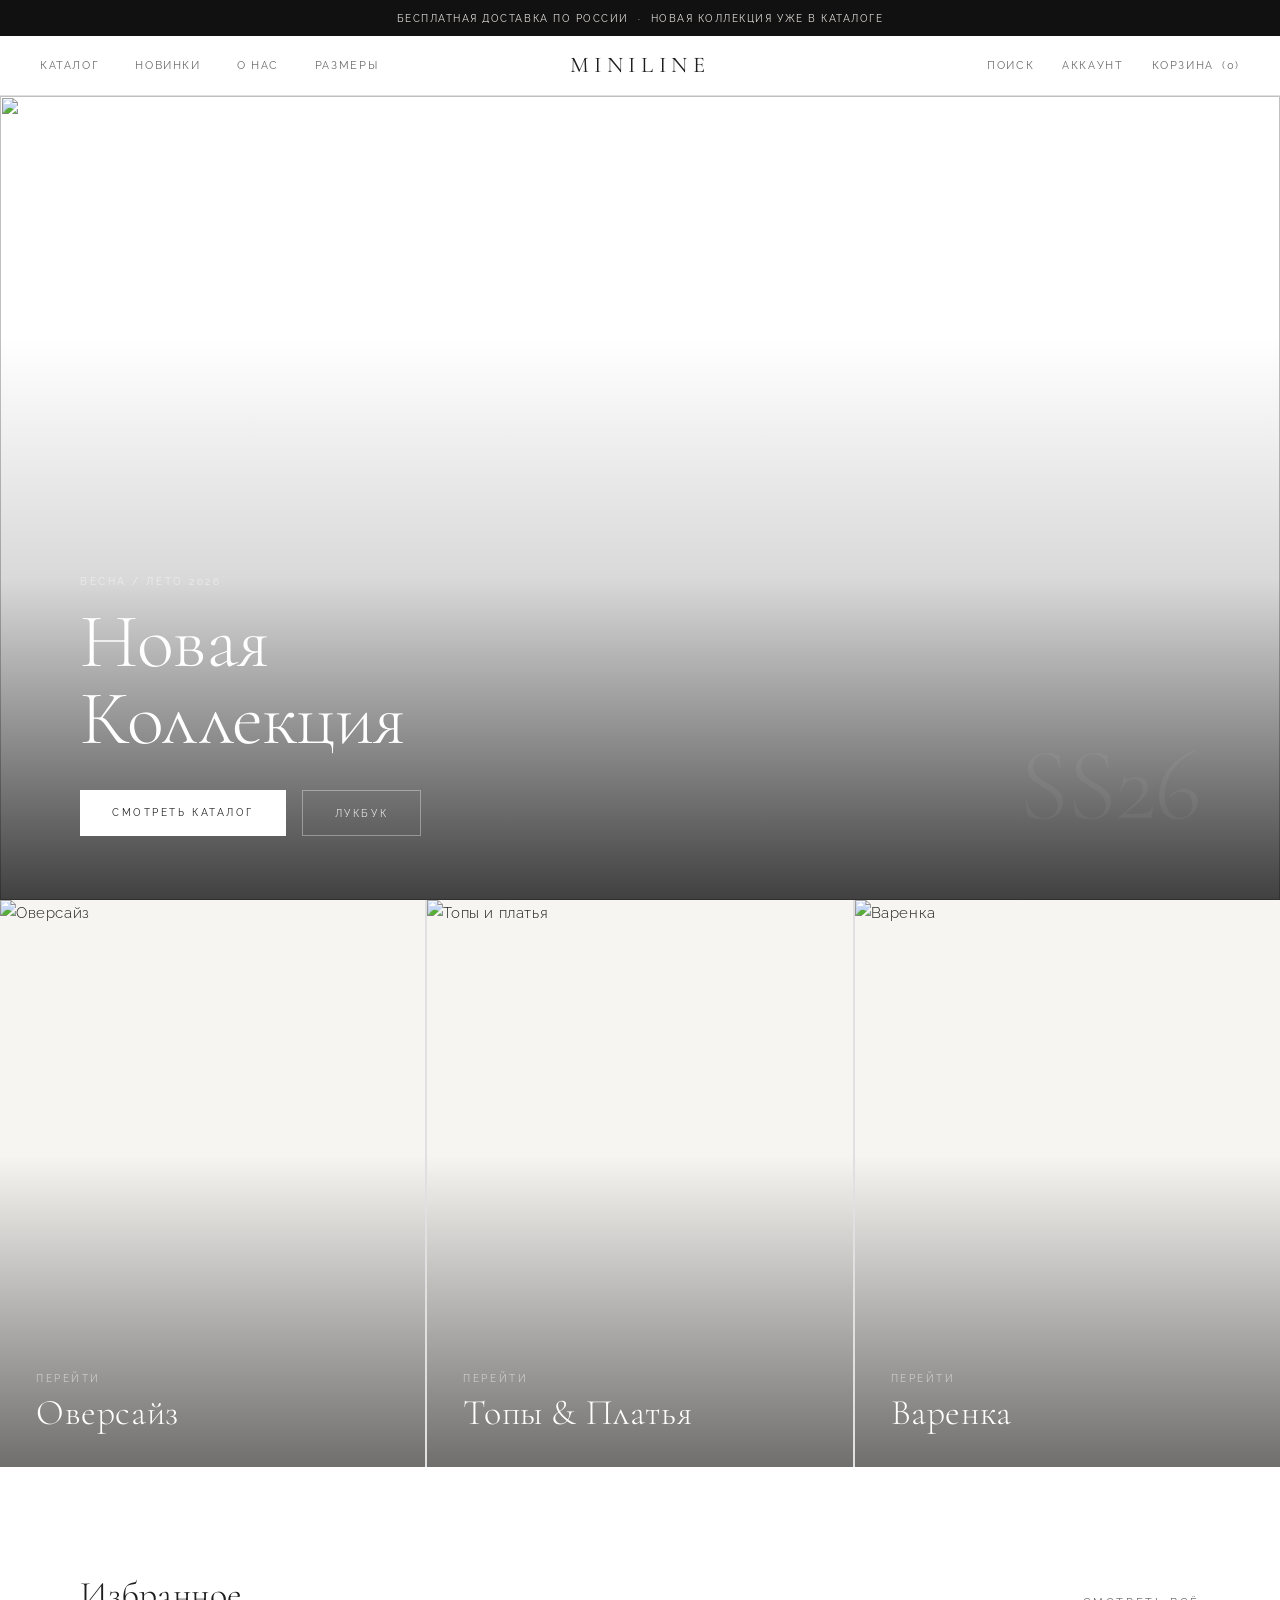
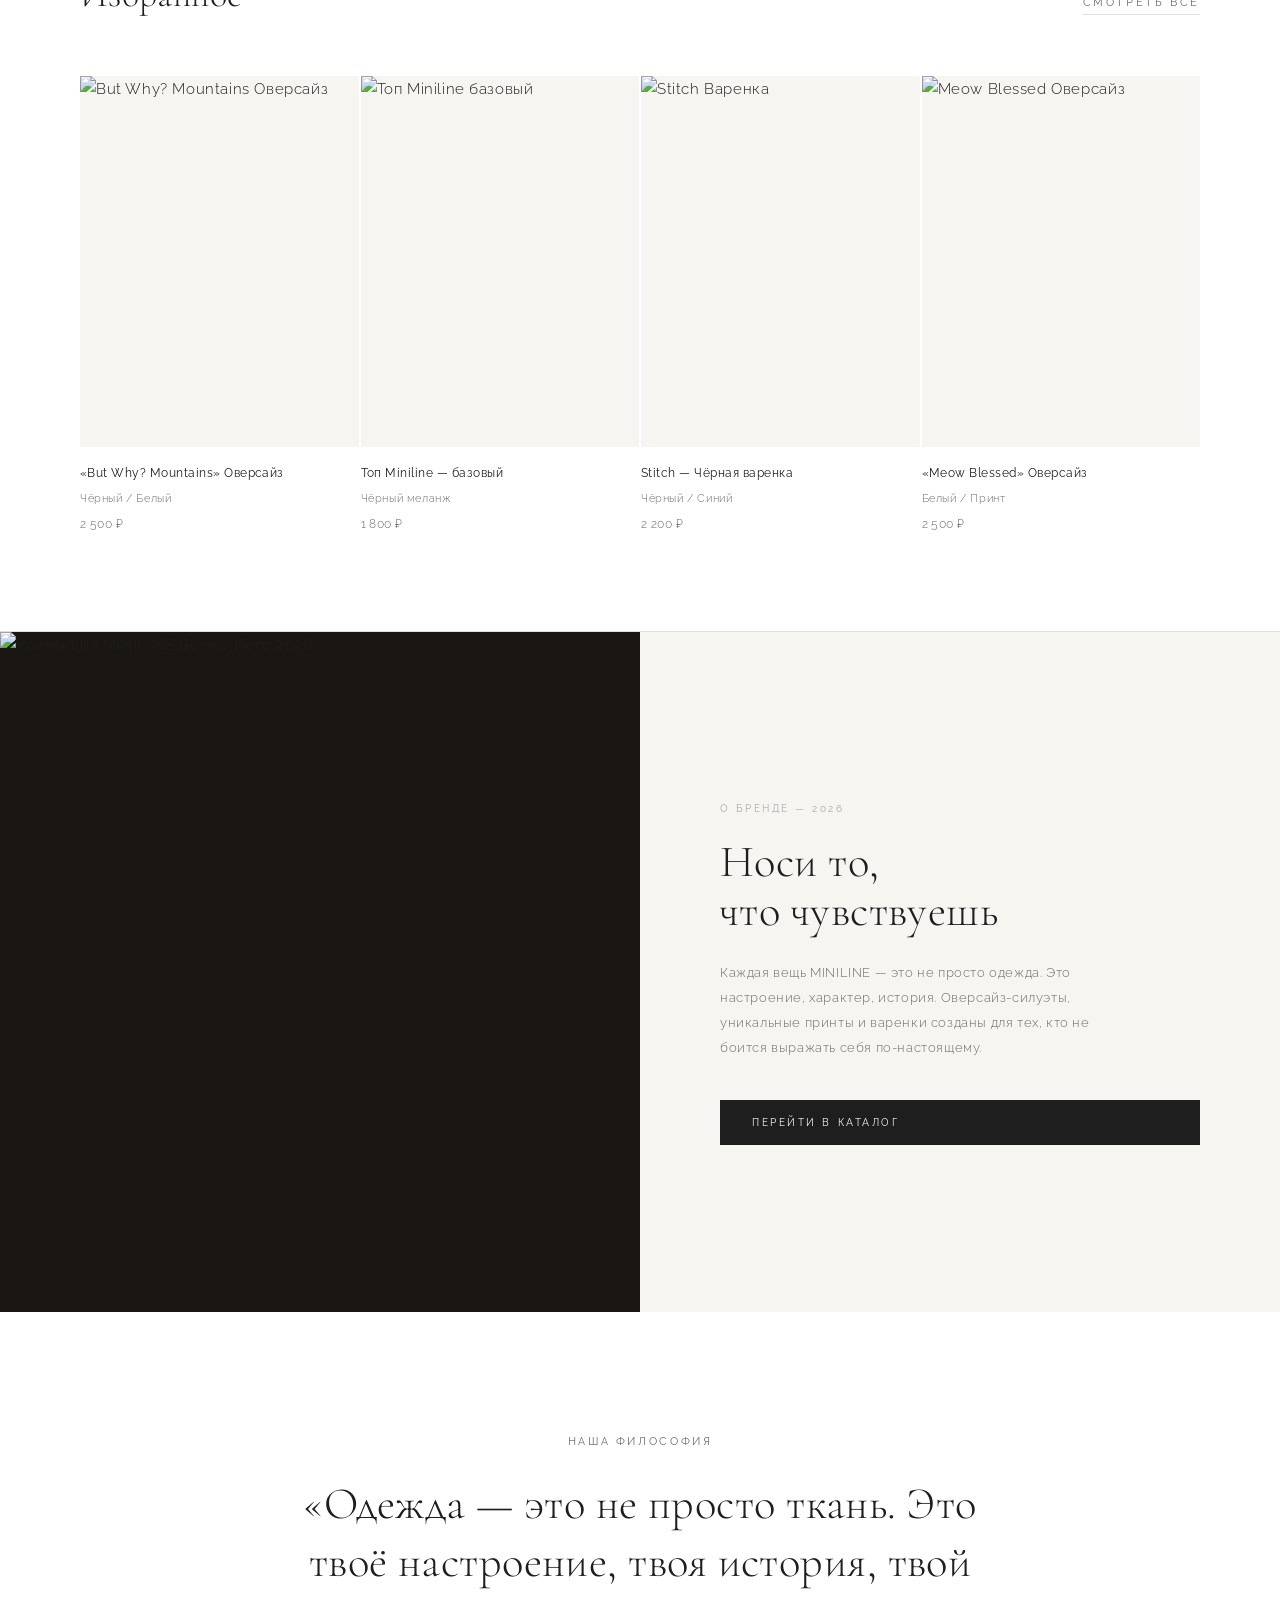
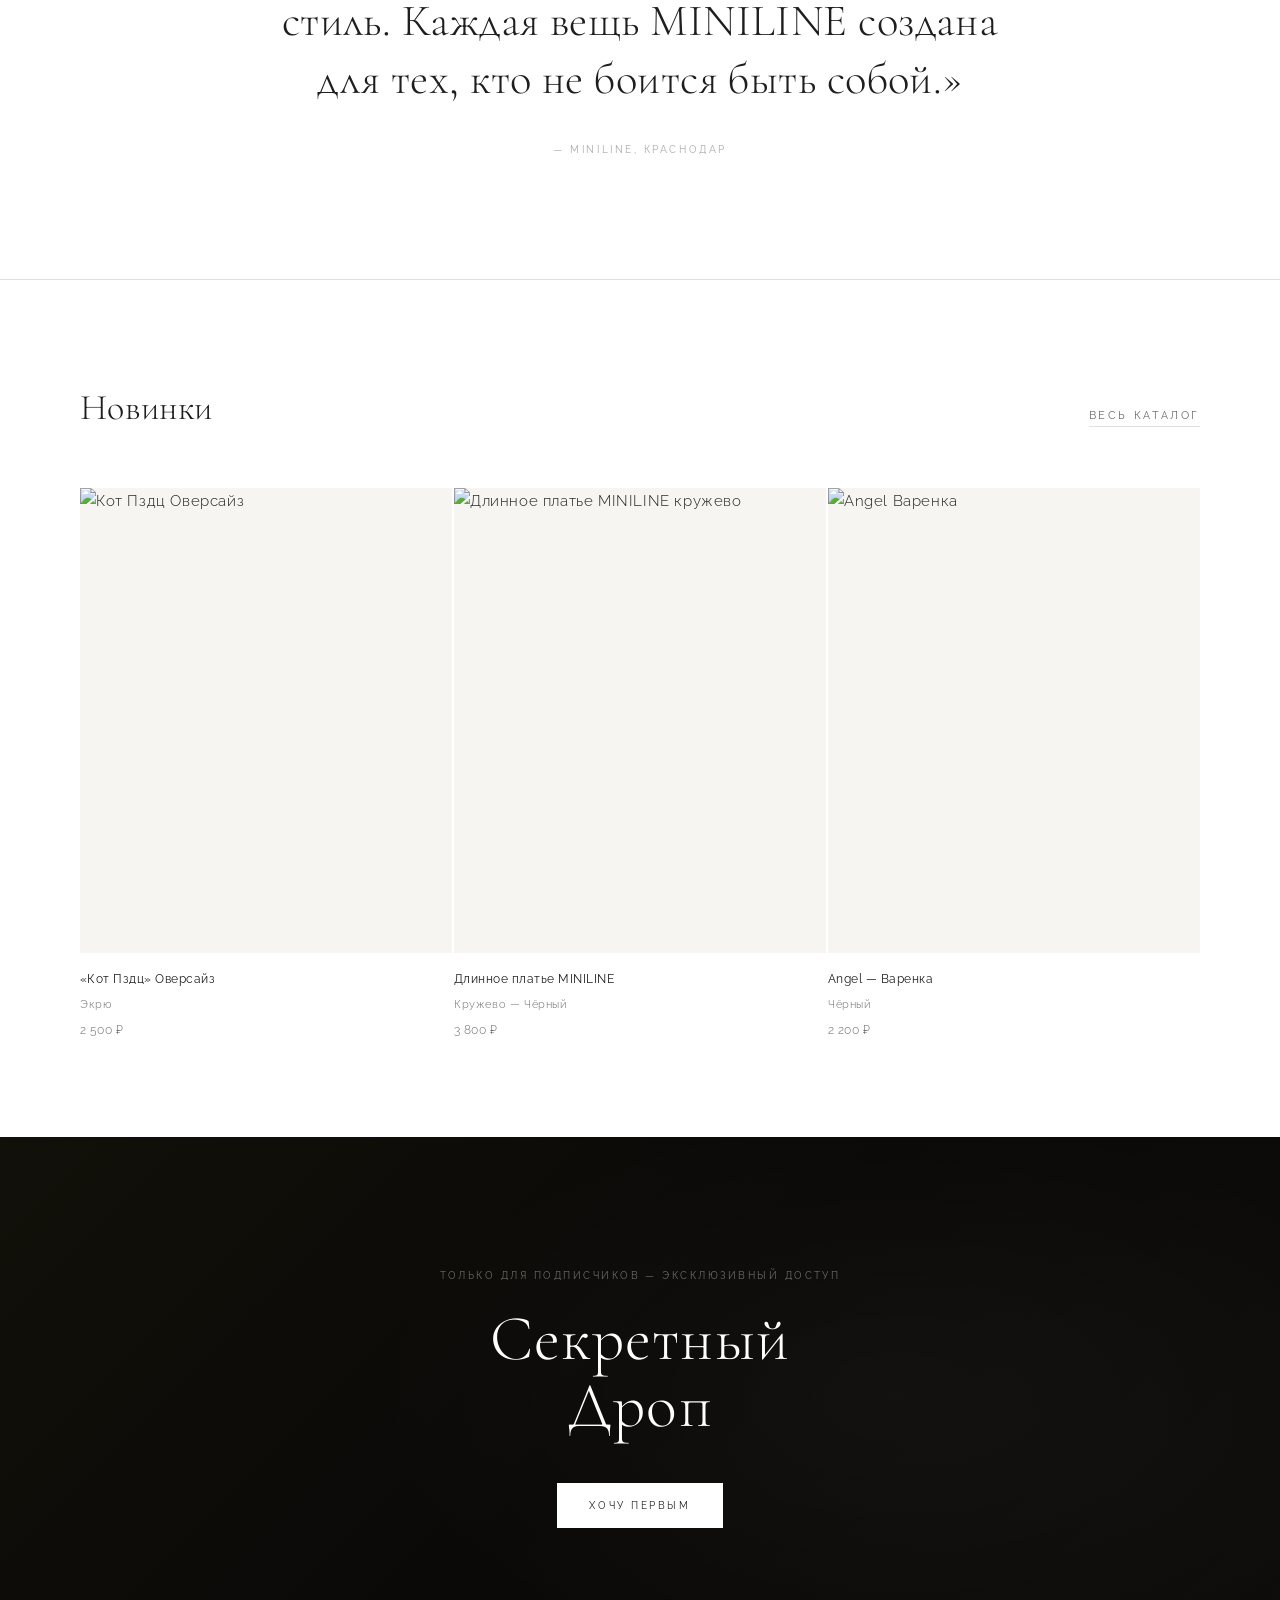
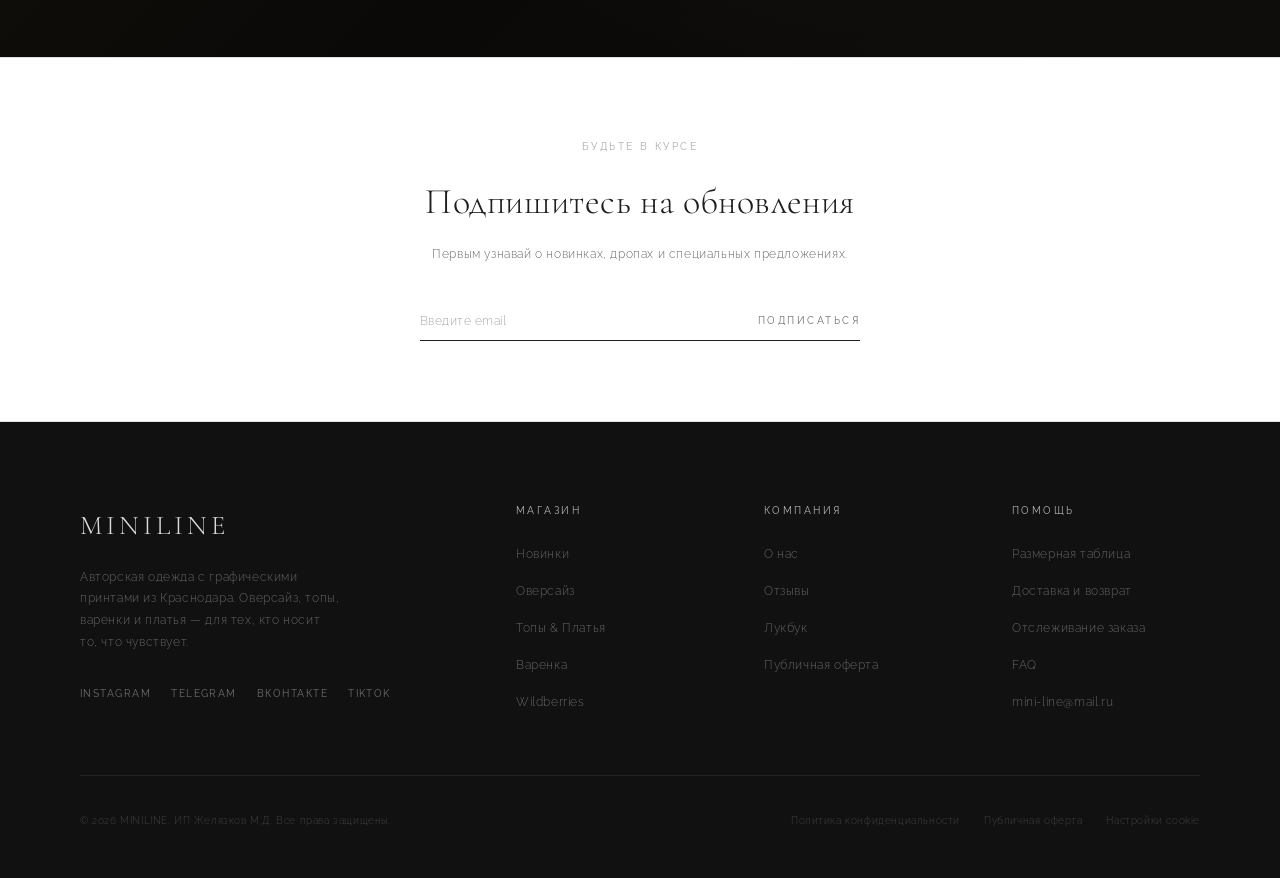
==== index.html @ 0793bf59 "Add files via upload" ====
<!DOCTYPE html>
<html lang="ru">
<head>
  <meta charset="UTF-8">
  <meta name="viewport" content="width=device-width, initial-scale=1.0">
  <title>MINILINE — Стиль и качество</title>
  <link rel="preconnect" href="https://fonts.googleapis.com">
  <link rel="preconnect" href="https://fonts.gstatic.com" crossorigin>
  <link href="https://fonts.googleapis.com/css2?family=Cormorant+Garamond:ital,wght@0,300;0,400;0,500;1,300;1,400&family=Raleway:wght@300;400;500&subset=cyrillic&display=swap" rel="stylesheet">
  <link rel="stylesheet" href="styles.css">
</head>
<body>

  <!-- =====================================================
       Announcement Bar
  ====================================================== -->
  <div class="announcement">
    Бесплатная доставка по России &nbsp;·&nbsp; Новая коллекция уже в каталоге
  </div>

  <!-- =====================================================
       Header
  ====================================================== -->
  <header class="header" id="header">
    <div class="header__inner">

      <nav class="nav__links">
        <a href="#">Каталог</a>
        <a href="#">Новинки</a>
        <a href="#">О нас</a>
        <a href="#">Размеры</a>
      </nav>

      <a href="#" class="logo">Miniline</a>

      <div class="nav__actions">
        <a href="#">Поиск</a>
        <a href="#">Аккаунт</a>
        <a href="#">Корзина &thinsp;(0)</a>
        <button class="nav__burger" id="burgerBtn" aria-label="Открыть меню">
          <span></span>
          <span></span>
          <span></span>
        </button>
      </div>

    </div>
  </header>

  <!-- =====================================================
       Mobile Navigation
  ====================================================== -->
  <nav class="mobile-nav" id="mobileNav">
    <button class="mobile-nav__close" id="navClose">Закрыть</button>
    <div class="mobile-nav__links">
      <a href="#">Каталог</a>
      <a href="#">Новинки</a>
      <a href="#">О нас</a>
      <a href="#">Размеры</a>
      <a href="#">Доставка</a>
    </div>
    <div class="mobile-nav__actions">
      <a href="#">Поиск</a>
      <a href="#">Аккаунт</a>
      <a href="#">Корзина (0)</a>
    </div>
  </nav>

  <!-- =====================================================
       Hero
  ====================================================== -->
  <section class="hero">
    <img
      class="hero__img"
      src="https://images.pexels.com/photos/30816952/pexels-photo-30816952.jpeg?auto=compress&cs=tinysrgb&w=1920&dpr=1"
      alt=""
      loading="eager"
    >
    <div class="hero__overlay"></div>

    <div class="hero__content">
      <div class="hero__text">
        <p class="hero__eyebrow">Весна / Лето 2026</p>
        <h1 class="hero__title">Новая<br>Коллекция</h1>
        <div class="hero__cta-group">
          <a href="#" class="btn btn--light">Смотреть каталог</a>
          <a href="#" class="btn btn--ghost">Лукбук</a>
        </div>
      </div>
      <div class="hero__meta">
        <div class="hero__season">SS26</div>
      </div>
    </div>
  </section>

  <!-- =====================================================
       Category Tiles
  ====================================================== -->
  <div class="categories">

    <div class="category">
      <img
        class="category__img"
        src="https://images.pexels.com/photos/12301327/pexels-photo-12301327.jpeg?auto=compress&cs=tinysrgb&w=900&dpr=1"
        alt="Оверсайз"
        loading="lazy"
      >
      <div class="category__inner">
        <span class="category__label">Перейти</span>
        <span class="category__name">Оверсайз</span>
      </div>
    </div>

    <div class="category">
      <img
        class="category__img"
        src="https://images.pexels.com/photos/24287022/pexels-photo-24287022.jpeg?auto=compress&cs=tinysrgb&w=900&dpr=1"
        alt="Топы и платья"
        loading="lazy"
      >
      <div class="category__inner">
        <span class="category__label">Перейти</span>
        <span class="category__name">Топы & Платья</span>
      </div>
    </div>

    <div class="category">
      <img
        class="category__img"
        src="https://images.pexels.com/photos/14666378/pexels-photo-14666378.jpeg?auto=compress&cs=tinysrgb&w=900&dpr=1"
        alt="Варенка"
        loading="lazy"
      >
      <div class="category__inner">
        <span class="category__label">Перейти</span>
        <span class="category__name">Варенка</span>
      </div>
    </div>

  </div>

  <!-- =====================================================
       Featured Collection
  ====================================================== -->
  <div class="section">
    <div class="section__header">
      <h2 class="section__title">Избранное</h2>
      <a href="#" class="section__link">Смотреть всё</a>
    </div>

    <div class="product-grid product-grid--4">

      <div class="product-card">
        <div class="product-card__image">
          <img
            class="product-card__img"
            src="https://images.pexels.com/photos/35587808/pexels-photo-35587808.jpeg?auto=compress&cs=tinysrgb&w=700&dpr=1"
            alt="But Why? Mountains Оверсайз"
            loading="lazy"
          >
          <div class="product-card__image-overlay">
            <button class="product-card__quick-add">Добавить</button>
          </div>
        </div>
        <div class="product-card__info">
          <p class="product-card__name">«But Why? Mountains» Оверсайз</p>
          <p class="product-card__sub">Чёрный / Белый</p>
          <p class="product-card__price">2 500 ₽</p>
        </div>
      </div>

      <div class="product-card">
        <div class="product-card__image">
          <img
            class="product-card__img"
            src="https://images.pexels.com/photos/13644599/pexels-photo-13644599.jpeg?auto=compress&cs=tinysrgb&w=700&dpr=1"
            alt="Топ Miniline базовый"
            loading="lazy"
          >
          <div class="product-card__image-overlay">
            <button class="product-card__quick-add">Добавить</button>
          </div>
        </div>
        <div class="product-card__info">
          <p class="product-card__name">Топ Miniline — базовый</p>
          <p class="product-card__sub">Чёрный меланж</p>
          <p class="product-card__price">1 800 ₽</p>
        </div>
      </div>

      <div class="product-card">
        <div class="product-card__image">
          <img
            class="product-card__img"
            src="https://images.pexels.com/photos/28996386/pexels-photo-28996386.jpeg?auto=compress&cs=tinysrgb&w=700&dpr=1"
            alt="Stitch Варенка"
            loading="lazy"
          >
          <div class="product-card__image-overlay">
            <button class="product-card__quick-add">Добавить</button>
          </div>
        </div>
        <div class="product-card__info">
          <p class="product-card__name">Stitch — Чёрная варенка</p>
          <p class="product-card__sub">Чёрный / Синий</p>
          <p class="product-card__price">2 200 ₽</p>
        </div>
      </div>

      <div class="product-card">
        <div class="product-card__image">
          <img
            class="product-card__img"
            src="https://images.pexels.com/photos/2695854/pexels-photo-2695854.jpeg?auto=compress&cs=tinysrgb&w=700&dpr=1"
            alt="Meow Blessed Оверсайз"
            loading="lazy"
          >
          <div class="product-card__image-overlay">
            <button class="product-card__quick-add">Добавить</button>
          </div>
        </div>
        <div class="product-card__info">
          <p class="product-card__name">«Meow Blessed» Оверсайз</p>
          <p class="product-card__sub">Белый / Принт</p>
          <p class="product-card__price">2 500 ₽</p>
        </div>
      </div>

    </div>
  </div>

  <div class="divider"></div>

  <!-- =====================================================
       Editorial — Brand Story
  ====================================================== -->
  <div class="editorial">
    <div class="editorial__media">
      <img
        class="editorial__img"
        src="https://images.pexels.com/photos/32965721/pexels-photo-32965721.jpeg?auto=compress&cs=tinysrgb&w=1200&dpr=1"
        alt="Коллекция MINILINE Весна-Лето 2026"
        loading="lazy"
      >
    </div>
    <div class="editorial__content">
      <p class="editorial__eyebrow">О бренде — 2026</p>
      <h2 class="editorial__title">Носи то,<br>что чувствуешь</h2>
      <p class="editorial__body">
        Каждая вещь MINILINE — это не просто одежда. Это настроение, характер, история. Оверсайз-силуэты, уникальные принты и варенки созданы для тех, кто не боится выражать себя по-настоящему.
      </p>
      <a href="#" class="btn btn--dark">Перейти в каталог</a>
    </div>
  </div>

  <!-- =====================================================
       Brand Statement
  ====================================================== -->
  <div class="statement">
    <p class="t-label" style="margin-bottom: 24px;">Наша философия</p>
    <blockquote class="statement__quote">
      «Одежда — это не просто ткань. Это твоё настроение, твоя история, твой стиль. Каждая вещь MINILINE создана для тех, кто не боится быть собой.»
    </blockquote>
    <p class="statement__attr">— MINILINE, Краснодар</p>
  </div>

  <div class="divider"></div>

  <!-- =====================================================
       New Arrivals
  ====================================================== -->
  <div class="section">
    <div class="section__header">
      <h2 class="section__title">Новинки</h2>
      <a href="#" class="section__link">Весь каталог</a>
    </div>

    <div class="product-grid product-grid--3">

      <div class="product-card">
        <div class="product-card__image" style="aspect-ratio:4/5;">
          <img
            class="product-card__img"
            src="https://images.pexels.com/photos/3171641/pexels-photo-3171641.jpeg?auto=compress&cs=tinysrgb&w=700&dpr=1"
            alt="Кот Пздц Оверсайз"
            loading="lazy"
          >
          <div class="product-card__image-overlay">
            <button class="product-card__quick-add">Добавить</button>
          </div>
        </div>
        <div class="product-card__info">
          <p class="product-card__name">«Кот Пздц» Оверсайз</p>
          <p class="product-card__sub">Экрю</p>
          <p class="product-card__price">2 500 ₽</p>
        </div>
      </div>

      <div class="product-card">
        <div class="product-card__image" style="aspect-ratio:4/5;">
          <img
            class="product-card__img"
            src="https://images.pexels.com/photos/9594088/pexels-photo-9594088.jpeg?auto=compress&cs=tinysrgb&w=700&dpr=1"
            alt="Длинное платье MINILINE кружево"
            loading="lazy"
          >
          <div class="product-card__image-overlay">
            <button class="product-card__quick-add">Добавить</button>
          </div>
        </div>
        <div class="product-card__info">
          <p class="product-card__name">Длинное платье MINILINE</p>
          <p class="product-card__sub">Кружево — Чёрный</p>
          <p class="product-card__price">3 800 ₽</p>
        </div>
      </div>

      <div class="product-card">
        <div class="product-card__image" style="aspect-ratio:4/5;">
          <img
            class="product-card__img"
            src="https://images.pexels.com/photos/9594676/pexels-photo-9594676.jpeg?auto=compress&cs=tinysrgb&w=700&dpr=1"
            alt="Angel Варенка"
            loading="lazy"
          >
          <div class="product-card__image-overlay">
            <button class="product-card__quick-add">Добавить</button>
          </div>
        </div>
        <div class="product-card__info">
          <p class="product-card__name">Angel — Варенка</p>
          <p class="product-card__sub">Чёрный</p>
          <p class="product-card__price">2 200 ₽</p>
        </div>
      </div>

    </div>
  </div>

  <!-- =====================================================
       Banner — Secret Drop
  ====================================================== -->
  <div class="banner">
    <div class="banner__bg"></div>
    <div class="banner__content">
      <p class="banner__eyebrow">Только для подписчиков — эксклюзивный доступ</p>
      <h2 class="banner__title">Секретный<br>Дроп</h2>
      <a href="#" class="btn btn--light" style="margin-top:8px;">Хочу первым</a>
    </div>
  </div>

  <!-- =====================================================
       Newsletter
  ====================================================== -->
  <div class="newsletter">
    <p class="newsletter__label">Будьте в курсе</p>
    <h2 class="newsletter__title">Подпишитесь на обновления</h2>
    <p class="newsletter__sub">Первым узнавай о новинках, дропах и специальных предложениях.</p>
    <form class="newsletter__form" onsubmit="return false;">
      <input class="newsletter__input" type="email" placeholder="Введите email">
      <button class="newsletter__submit" type="submit">Подписаться</button>
    </form>
  </div>

  <!-- =====================================================
       Footer
  ====================================================== -->
  <footer class="footer">
    <div class="footer__top">

      <div>
        <p class="footer__brand-name">Miniline</p>
        <p class="footer__brand-desc">
          Авторская одежда с графическими принтами из Краснодара. Оверсайз, топы, варенки и платья — для тех, кто носит то, что чувствует.
        </p>
        <div class="footer__socials">
          <a href="https://instagram.com/miniline_shop/" class="footer__social" target="_blank" rel="noopener">Instagram</a>
          <a href="https://t.me/miniline_shop" class="footer__social" target="_blank" rel="noopener">Telegram</a>
          <a href="https://vk.com/miniline_shop" class="footer__social" target="_blank" rel="noopener">ВКонтакте</a>
          <a href="https://tiktok.com/@miniline_shop" class="footer__social" target="_blank" rel="noopener">TikTok</a>
        </div>
      </div>

      <div>
        <p class="footer__col-title">Магазин</p>
        <ul class="footer__col-links">
          <li><a href="#">Новинки</a></li>
          <li><a href="#">Оверсайз</a></li>
          <li><a href="#">Топы & Платья</a></li>
          <li><a href="#">Варенка</a></li>
          <li><a href="#">Wildberries</a></li>
        </ul>
      </div>

      <div>
        <p class="footer__col-title">Компания</p>
        <ul class="footer__col-links">
          <li><a href="#">О нас</a></li>
          <li><a href="#">Отзывы</a></li>
          <li><a href="#">Лукбук</a></li>
          <li><a href="#">Публичная оферта</a></li>
        </ul>
      </div>

      <div>
        <p class="footer__col-title">Помощь</p>
        <ul class="footer__col-links">
          <li><a href="#">Размерная таблица</a></li>
          <li><a href="#">Доставка и возврат</a></li>
          <li><a href="#">Отслеживание заказа</a></li>
          <li><a href="#">FAQ</a></li>
          <li><a href="mailto:mini-line@mail.ru">mini-line@mail.ru</a></li>
        </ul>
      </div>

    </div>

    <div class="footer__bottom">
      <span>&copy; 2026 MINILINE. ИП Желязков М.Д. Все права защищены.</span>
      <div class="footer__legal">
        <a href="#">Политика конфиденциальности</a>
        <a href="#">Публичная оферта</a>
        <a href="#">Настройки cookie</a>
      </div>
    </div>
  </footer>

  <!-- =====================================================
       Script — Header scroll + Mobile nav
  ====================================================== -->
  <script>
    // Header shadow on scroll
    const header = document.getElementById('header');
    window.addEventListener('scroll', () => {
      header.classList.toggle('scrolled', window.scrollY > 10);
    }, { passive: true });

    // Mobile nav
    const burger    = document.getElementById('burgerBtn');
    const mobileNav = document.getElementById('mobileNav');
    const navClose  = document.getElementById('navClose');

    burger.addEventListener('click', () => mobileNav.classList.add('open'));
    navClose.addEventListener('click', () => mobileNav.classList.remove('open'));
  </script>

</body>
</html>
---- styles.css ----
/* ============================================================
   Design Tokens
============================================================ */
:root {
  --bg:              #ffffff;
  --text-primary:    #1e1e1e;
  --text-secondary:  #6b6b6b;
  --text-muted:      #a8a8a8;
  --border:          #e0e0e0;
  --surface:         #f7f5f2;
  --surface-dark:    #111111;

  --font-display: 'Cormorant Garamond', 'Times New Roman', Georgia, serif;
  --font-body:    'Raleway', 'Optima', 'Segoe UI', system-ui, sans-serif;

  --header-h:         60px;
  --announce-h:       36px;

  --ease: 0.3s ease;
  --ease-fast: 0.15s ease;

  --ls-wide:  0.15em;
  --ls-wider: 0.25em;
  --ls-body:  0.04em;
}

/* ============================================================
   Reset & Base
============================================================ */
*, *::before, *::after { box-sizing: border-box; margin: 0; padding: 0; }

html { font-size: 15px; scroll-behavior: smooth; }

body {
  background: var(--bg);
  color: var(--text-primary);
  font-family: var(--font-body);
  font-weight: 300;
  line-height: 1.8;
  letter-spacing: var(--ls-body);
  -webkit-font-smoothing: antialiased;
}

img { display: block; max-width: 100%; }

a { color: inherit; text-decoration: none; }

ul { list-style: none; }

/* ============================================================
   Typography Helpers
============================================================ */
.t-display {
  font-family: var(--font-display);
  font-weight: 300;
  letter-spacing: 0.02em;
  line-height: 1.1;
}

.t-label {
  font-size: 0.7rem;
  font-weight: 400;
  letter-spacing: var(--ls-wider);
  text-transform: uppercase;
  color: var(--text-secondary);
}

/* ============================================================
   Announcement Bar
============================================================ */
.announcement {
  height: var(--announce-h);
  background: var(--surface-dark);
  color: #e8e4de;
  display: flex;
  align-items: center;
  justify-content: center;
  font-size: 0.68rem;
  font-weight: 400;
  letter-spacing: var(--ls-wide);
  text-transform: uppercase;
}

/* ============================================================
   Header
============================================================ */
.header {
  position: sticky;
  top: 0;
  z-index: 100;
  height: var(--header-h);
  background: var(--bg);
  border-bottom: 1px solid var(--border);
  transition: box-shadow var(--ease);
}

.header.scrolled {
  box-shadow: 0 1px 12px rgba(0,0,0,0.06);
}

.header__inner {
  max-width: 1440px;
  height: 100%;
  margin: 0 auto;
  padding: 0 40px;
  display: grid;
  grid-template-columns: 1fr auto 1fr;
  align-items: center;
}

.nav__links {
  display: flex;
  gap: 36px;
}

.nav__links a {
  font-size: 0.72rem;
  font-weight: 400;
  letter-spacing: var(--ls-wide);
  text-transform: uppercase;
  color: var(--text-secondary);
  transition: color var(--ease-fast);
  position: relative;
}

.nav__links a::after {
  content: '';
  position: absolute;
  bottom: -2px;
  left: 0;
  width: 0;
  height: 1px;
  background: var(--text-primary);
  transition: width var(--ease);
}

.nav__links a:hover { color: var(--text-primary); }
.nav__links a:hover::after { width: 100%; }

.logo {
  text-align: center;
  font-family: var(--font-display);
  font-size: 1.5rem;
  font-weight: 400;
  letter-spacing: var(--ls-wider);
  text-transform: uppercase;
  color: var(--text-primary);
}

.nav__actions {
  display: flex;
  gap: 28px;
  justify-content: flex-end;
  align-items: center;
}

.nav__actions a {
  font-size: 0.72rem;
  font-weight: 400;
  letter-spacing: var(--ls-wide);
  text-transform: uppercase;
  color: var(--text-secondary);
  transition: color var(--ease-fast);
  display: flex;
  align-items: center;
  gap: 6px;
}

.nav__actions a:hover { color: var(--text-primary); }

.nav__burger {
  display: none;
  flex-direction: column;
  gap: 5px;
  cursor: pointer;
  padding: 4px;
}
.nav__burger span {
  display: block;
  width: 22px;
  height: 1px;
  background: var(--text-primary);
  transition: var(--ease);
}

/* ============================================================
   Hero
============================================================ */
.hero {
  position: relative;
  height: calc(100vh - var(--header-h) - var(--announce-h));
  min-height: 600px;
  overflow: hidden;
}

.hero__bg {
  position: absolute;
  inset: 0;
  background:
    linear-gradient(160deg, #1a1712 0%, #0d0c0a 50%, #0a0908 100%);
}

/* decorative vertical lines */
.hero__bg::before {
  content: '';
  position: absolute;
  inset: 0;
  background:
    repeating-linear-gradient(
      90deg,
      transparent,
      transparent 160px,
      rgba(255,255,255,0.015) 160px,
      rgba(255,255,255,0.015) 161px
    );
}

.hero__visual {
  position: absolute;
  inset: 0;
  display: grid;
  grid-template-columns: 1fr 1fr;
}

.hero__visual-pane {
  height: 100%;
  position: relative;
  overflow: hidden;
}

.hero__visual-pane--left {
  background: linear-gradient(135deg, #1c1813 0%, #111009 100%);
}

.hero__visual-pane--right {
  background: linear-gradient(225deg, #14130f 0%, #0e0d0a 100%);
}

/* Simulated garment silhouettes via CSS */
.hero__visual-pane--left::after {
  content: '';
  position: absolute;
  bottom: 0;
  left: 50%;
  transform: translateX(-50%);
  width: 52%;
  height: 78%;
  background: linear-gradient(180deg,
    rgba(40,36,30,0.6) 0%,
    rgba(25,23,18,0.9) 60%,
    rgba(15,14,11,1) 100%);
  clip-path: polygon(20% 0%, 80% 0%, 95% 100%, 5% 100%);
}

.hero__visual-pane--right::after {
  content: '';
  position: absolute;
  bottom: 0;
  left: 50%;
  transform: translateX(-50%);
  width: 46%;
  height: 82%;
  background: linear-gradient(180deg,
    rgba(45,40,33,0.5) 0%,
    rgba(28,25,20,0.85) 55%,
    rgba(12,11,9,1) 100%);
  clip-path: polygon(10% 0%, 90% 0%, 100% 100%, 0% 100%);
}

.hero__overlay {
  position: absolute;
  inset: 0;
  background: linear-gradient(
    to top,
    rgba(0,0,0,0.75) 0%,
    rgba(0,0,0,0.15) 40%,
    transparent 70%
  );
}

.hero__content {
  position: absolute;
  bottom: 0;
  left: 0;
  right: 0;
  padding: 0 80px 64px;
  display: flex;
  align-items: flex-end;
  justify-content: space-between;
}

.hero__text { max-width: 560px; }

.hero__eyebrow {
  font-size: 0.68rem;
  font-weight: 400;
  letter-spacing: var(--ls-wider);
  text-transform: uppercase;
  color: rgba(255,255,255,0.55);
  margin-bottom: 14px;
}

.hero__title {
  font-family: var(--font-display);
  font-size: clamp(3rem, 6vw, 5.5rem);
  font-weight: 300;
  line-height: 1.0;
  letter-spacing: -0.01em;
  color: #ffffff;
  margin-bottom: 32px;
}

.hero__cta-group {
  display: flex;
  gap: 16px;
  flex-wrap: wrap;
}

.btn {
  display: inline-block;
  padding: 13px 32px;
  font-family: var(--font-body);
  font-size: 0.68rem;
  font-weight: 400;
  letter-spacing: var(--ls-wider);
  text-transform: uppercase;
  cursor: pointer;
  transition: var(--ease);
  border: none;
}

.btn--light {
  background: #ffffff;
  color: var(--text-primary);
}
.btn--light:hover {
  background: #f0ede8;
}

.btn--ghost {
  background: transparent;
  color: rgba(255,255,255,0.85);
  border: 1px solid rgba(255,255,255,0.35);
}
.btn--ghost:hover {
  background: rgba(255,255,255,0.08);
  border-color: rgba(255,255,255,0.65);
  color: #ffffff;
}

.btn--dark {
  background: var(--text-primary);
  color: #ffffff;
}
.btn--dark:hover { background: #3a3a3a; }

.btn--outline {
  background: transparent;
  color: var(--text-primary);
  border: 1px solid var(--border);
}
.btn--outline:hover {
  border-color: var(--text-primary);
}

.hero__meta {
  text-align: right;
  color: rgba(255,255,255,0.4);
}

.hero__season {
  font-family: var(--font-display);
  font-size: clamp(4rem, 8vw, 8rem);
  font-weight: 300;
  line-height: 1;
  letter-spacing: -0.02em;
  opacity: 0.12;
}

/* ============================================================
   Section Commons
============================================================ */
.section { max-width: 1440px; margin: 0 auto; padding: 96px 80px; }

.section--flush { padding-left: 0; padding-right: 0; max-width: 100%; }

.section__header {
  display: flex;
  align-items: baseline;
  justify-content: space-between;
  margin-bottom: 48px;
}

.section__title {
  font-family: var(--font-display);
  font-size: clamp(1.6rem, 3vw, 2.4rem);
  font-weight: 300;
  letter-spacing: 0.01em;
}

.section__link {
  font-size: 0.7rem;
  font-weight: 400;
  letter-spacing: var(--ls-wider);
  text-transform: uppercase;
  color: var(--text-secondary);
  border-bottom: 1px solid var(--border);
  padding-bottom: 2px;
  transition: color var(--ease-fast), border-color var(--ease-fast);
}

.section__link:hover {
  color: var(--text-primary);
  border-color: var(--text-primary);
}

/* ============================================================
   Category Tiles
============================================================ */
.categories {
  display: grid;
  grid-template-columns: repeat(3, 1fr);
  gap: 2px;
  background: var(--border);
}

.category {
  position: relative;
  aspect-ratio: 3/4;
  overflow: hidden;
  background: var(--surface);
  cursor: pointer;
}

.category--dark-1 {
  background: linear-gradient(160deg, #1e1b16 0%, #141210 100%);
}
.category--warm {
  background: linear-gradient(160deg, #c8bdb0 0%, #b0a496 100%);
}
.category--dark-2 {
  background: linear-gradient(160deg, #222018 0%, #161410 100%);
}

/* inner texture */
.category::before {
  content: '';
  position: absolute;
  inset: 0;
  background: inherit;
  transition: transform 0.6s cubic-bezier(0.25, 0.46, 0.45, 0.94);
}

.category:hover::before {
  transform: scale(1.04);
}

.category__inner {
  position: absolute;
  inset: 0;
  display: flex;
  flex-direction: column;
  justify-content: flex-end;
  padding: 36px;
  background: linear-gradient(to top, rgba(0,0,0,0.55) 0%, transparent 55%);
  z-index: 1;
}

.category__label {
  font-size: 0.68rem;
  font-weight: 400;
  letter-spacing: var(--ls-wider);
  text-transform: uppercase;
  color: rgba(255,255,255,0.55);
  margin-bottom: 8px;
}

.category__name {
  font-family: var(--font-display);
  font-size: 2.4rem;
  font-weight: 300;
  color: #ffffff;
  line-height: 1;
}

.category--warm .category__inner {
  background: linear-gradient(to top, rgba(0,0,0,0.45) 0%, transparent 55%);
}

/* ============================================================
   Product Grid
============================================================ */
.product-grid {
  display: grid;
  gap: 2px;
}

.product-grid--4 { grid-template-columns: repeat(4, 1fr); }
.product-grid--3 { grid-template-columns: repeat(3, 1fr); }

.product-card {
  position: relative;
  cursor: pointer;
}

.product-card__image {
  position: relative;
  aspect-ratio: 3/4;
  background: var(--surface);
  overflow: hidden;
}

.product-card--warm .product-card__image {
  background: linear-gradient(160deg, #ede8e0 0%, #e2dbd0 100%);
}
.product-card--cool .product-card__image {
  background: linear-gradient(160deg, #e5e8ec 0%, #d8dce2 100%);
}
.product-card--dark .product-card__image {
  background: linear-gradient(160deg, #2c2a25 0%, #1e1c18 100%);
}
.product-card--stone .product-card__image {
  background: linear-gradient(160deg, #d4cfc7 0%, #c8c2b8 100%);
}

/* garment silhouette */
.product-card__image::after {
  content: '';
  position: absolute;
  bottom: 0;
  left: 50%;
  transform: translateX(-50%);
  width: 55%;
  height: 72%;
  border-radius: 2px 2px 0 0;
  background: rgba(0,0,0,0.06);
  clip-path: polygon(15% 0%, 85% 0%, 92% 100%, 8% 100%);
  transition: opacity var(--ease);
}

.product-card__image-overlay {
  position: absolute;
  inset: 0;
  background: rgba(0,0,0,0);
  transition: background var(--ease);
  display: flex;
  align-items: flex-end;
  justify-content: center;
  padding: 24px;
}

.product-card:hover .product-card__image-overlay {
  background: rgba(0,0,0,0.04);
}

.product-card__quick-add {
  width: 100%;
  padding: 12px;
  font-size: 0.65rem;
  font-weight: 400;
  letter-spacing: var(--ls-wider);
  text-transform: uppercase;
  background: var(--bg);
  color: var(--text-primary);
  border: none;
  cursor: pointer;
  opacity: 0;
  transform: translateY(8px);
  transition: opacity var(--ease), transform var(--ease);
}

.product-card:hover .product-card__quick-add {
  opacity: 1;
  transform: translateY(0);
}

.product-card__quick-add:hover {
  background: var(--text-primary);
  color: var(--bg);
}

.product-card__info {
  padding: 16px 0 0;
}

.product-card__name {
  font-size: 0.8rem;
  font-weight: 400;
  letter-spacing: var(--ls-body);
  color: var(--text-primary);
  margin-bottom: 4px;
}

.product-card__sub {
  font-size: 0.72rem;
  color: var(--text-secondary);
  margin-bottom: 6px;
}

.product-card__price {
  font-size: 0.78rem;
  font-weight: 300;
  letter-spacing: var(--ls-body);
  color: var(--text-secondary);
}

/* ============================================================
   Editorial
============================================================ */
.editorial {
  display: grid;
  grid-template-columns: 1fr 1fr;
  min-height: 680px;
}

.editorial--reverse { direction: rtl; }
.editorial--reverse > * { direction: ltr; }

.editorial__media {
  position: relative;
  overflow: hidden;
  background: #1a1712;
  min-height: 580px;
}

.editorial__media-inner {
  position: absolute;
  inset: 0;
  background: linear-gradient(135deg, #1c1912 0%, #0e0d0a 100%);
  transition: transform 0.7s cubic-bezier(0.25, 0.46, 0.45, 0.94);
}

.editorial:hover .editorial__media-inner {
  transform: scale(1.03);
}

/* styled figure element as fashion image stand-in */
.editorial__figure {
  position: absolute;
  bottom: 0;
  left: 50%;
  transform: translateX(-50%);
  width: 56%;
  height: 88%;
  background: linear-gradient(180deg,
    rgba(50,44,35,0.7) 0%,
    rgba(30,27,21,0.9) 50%,
    rgba(10,9,7,1) 100%);
  clip-path: polygon(18% 0%, 82% 0%, 90% 100%, 10% 100%);
}

.editorial__content {
  background: var(--surface);
  display: flex;
  flex-direction: column;
  justify-content: center;
  padding: 80px;
}

.editorial__eyebrow {
  font-size: 0.66rem;
  font-weight: 400;
  letter-spacing: var(--ls-wider);
  text-transform: uppercase;
  color: var(--text-muted);
  margin-bottom: 20px;
}

.editorial__title {
  font-family: var(--font-display);
  font-size: clamp(2rem, 3.5vw, 3.2rem);
  font-weight: 300;
  line-height: 1.1;
  letter-spacing: 0.01em;
  color: var(--text-primary);
  margin-bottom: 24px;
}

.editorial__body {
  font-size: 0.88rem;
  line-height: 1.9;
  color: var(--text-secondary);
  max-width: 400px;
  margin-bottom: 40px;
}

/* ============================================================
   Brand Statement
============================================================ */
.statement {
  max-width: 900px;
  margin: 0 auto;
  padding: 120px 80px;
  text-align: center;
}

.statement__quote {
  font-family: var(--font-display);
  font-size: clamp(1.6rem, 3.5vw, 3rem);
  font-weight: 300;
  line-height: 1.3;
  letter-spacing: 0.01em;
  color: var(--text-primary);
  margin-bottom: 32px;
}

.statement__attr {
  font-size: 0.68rem;
  font-weight: 400;
  letter-spacing: var(--ls-wider);
  text-transform: uppercase;
  color: var(--text-muted);
}

/* ============================================================
   Feature Banner
============================================================ */
.banner {
  position: relative;
  height: 520px;
  overflow: hidden;
  background: var(--surface-dark);
}

.banner__bg {
  position: absolute;
  inset: 0;
  background: linear-gradient(135deg, #111009 0%, #0a0908 50%, #0e0d0b 100%);
}

.banner__bg::after {
  content: '';
  position: absolute;
  inset: 0;
  background:
    radial-gradient(ellipse 60% 80% at 70% 50%,
      rgba(255,255,255,0.03) 0%,
      transparent 70%);
}

.banner__content {
  position: absolute;
  inset: 0;
  display: flex;
  flex-direction: column;
  align-items: center;
  justify-content: center;
  text-align: center;
  padding: 60px 80px;
  z-index: 1;
}

.banner__eyebrow {
  font-size: 0.66rem;
  font-weight: 400;
  letter-spacing: var(--ls-wider);
  text-transform: uppercase;
  color: rgba(255,255,255,0.4);
  margin-bottom: 20px;
}

.banner__title {
  font-family: var(--font-display);
  font-size: clamp(2.4rem, 5vw, 5rem);
  font-weight: 300;
  color: #ffffff;
  letter-spacing: 0.02em;
  line-height: 1.05;
  margin-bottom: 36px;
}

/* ============================================================
   Newsletter
============================================================ */
.newsletter {
  border-top: 1px solid var(--border);
  border-bottom: 1px solid var(--border);
  padding: 80px;
  text-align: center;
}

.newsletter__label {
  font-size: 0.66rem;
  font-weight: 400;
  letter-spacing: var(--ls-wider);
  text-transform: uppercase;
  color: var(--text-muted);
  margin-bottom: 14px;
}

.newsletter__title {
  font-family: var(--font-display);
  font-size: clamp(1.6rem, 3vw, 2.4rem);
  font-weight: 300;
  color: var(--text-primary);
  margin-bottom: 8px;
}

.newsletter__sub {
  font-size: 0.82rem;
  color: var(--text-secondary);
  margin-bottom: 36px;
}

.newsletter__form {
  display: flex;
  max-width: 440px;
  margin: 0 auto;
  border-bottom: 1px solid var(--text-primary);
}

.newsletter__input {
  flex: 1;
  padding: 12px 0;
  font-family: var(--font-body);
  font-size: 0.82rem;
  font-weight: 300;
  letter-spacing: var(--ls-body);
  color: var(--text-primary);
  background: transparent;
  border: none;
  outline: none;
}

.newsletter__input::placeholder { color: var(--text-muted); }

.newsletter__submit {
  padding: 12px 0 12px 24px;
  font-family: var(--font-body);
  font-size: 0.66rem;
  font-weight: 400;
  letter-spacing: var(--ls-wider);
  text-transform: uppercase;
  color: var(--text-secondary);
  background: transparent;
  border: none;
  cursor: pointer;
  transition: color var(--ease-fast);
}

.newsletter__submit:hover { color: var(--text-primary); }

/* ============================================================
   Footer
============================================================ */
.footer {
  background: var(--surface-dark);
  color: rgba(255,255,255,0.5);
  padding: 80px 80px 48px;
}

.footer__top {
  display: grid;
  grid-template-columns: 2fr 1fr 1fr 1fr;
  gap: 60px;
  padding-bottom: 60px;
  border-bottom: 1px solid rgba(255,255,255,0.08);
  margin-bottom: 36px;
}

.footer__brand-name {
  font-family: var(--font-display);
  font-size: 1.8rem;
  font-weight: 300;
  letter-spacing: var(--ls-wide);
  text-transform: uppercase;
  color: rgba(255,255,255,0.85);
  margin-bottom: 16px;
}

.footer__brand-desc {
  font-size: 0.78rem;
  line-height: 1.85;
  color: rgba(255,255,255,0.35);
  max-width: 260px;
  margin-bottom: 32px;
}

.footer__socials {
  display: flex;
  gap: 20px;
}

.footer__social {
  font-size: 0.65rem;
  font-weight: 400;
  letter-spacing: var(--ls-wide);
  text-transform: uppercase;
  color: rgba(255,255,255,0.4);
  transition: color var(--ease-fast);
}

.footer__social:hover { color: rgba(255,255,255,0.85); }

.footer__col-title {
  font-size: 0.65rem;
  font-weight: 400;
  letter-spacing: var(--ls-wider);
  text-transform: uppercase;
  color: rgba(255,255,255,0.7);
  margin-bottom: 20px;
}

.footer__col-links {
  display: flex;
  flex-direction: column;
  gap: 10px;
}

.footer__col-links a {
  font-size: 0.78rem;
  color: rgba(255,255,255,0.35);
  transition: color var(--ease-fast);
}

.footer__col-links a:hover { color: rgba(255,255,255,0.75); }

.footer__bottom {
  display: flex;
  align-items: center;
  justify-content: space-between;
  font-size: 0.66rem;
  letter-spacing: 0.06em;
  color: rgba(255,255,255,0.2);
}

.footer__legal {
  display: flex;
  gap: 24px;
}

.footer__legal a {
  color: rgba(255,255,255,0.2);
  transition: color var(--ease-fast);
}
.footer__legal a:hover { color: rgba(255,255,255,0.5); }

/* ============================================================
   Divider
============================================================ */
.divider {
  height: 1px;
  background: var(--border);
  margin: 0;
}

/* ============================================================
   Mobile Nav Overlay
============================================================ */
.mobile-nav {
  position: fixed;
  inset: 0;
  background: var(--bg);
  z-index: 200;
  display: flex;
  flex-direction: column;
  padding: 80px 48px;
  opacity: 0;
  pointer-events: none;
  transform: translateY(-8px);
  transition: opacity 0.4s ease, transform 0.4s ease;
}

.mobile-nav.open {
  opacity: 1;
  pointer-events: all;
  transform: translateY(0);
}

.mobile-nav__close {
  position: absolute;
  top: 20px;
  right: 40px;
  font-size: 0.7rem;
  letter-spacing: var(--ls-wide);
  text-transform: uppercase;
  color: var(--text-secondary);
  cursor: pointer;
  background: none;
  border: none;
  font-family: var(--font-body);
  transition: color var(--ease-fast);
}
.mobile-nav__close:hover { color: var(--text-primary); }

.mobile-nav__links {
  display: flex;
  flex-direction: column;
  gap: 8px;
  margin-bottom: 48px;
}

.mobile-nav__links a {
  font-family: var(--font-display);
  font-size: clamp(2rem, 6vw, 3rem);
  font-weight: 300;
  color: var(--text-primary);
  line-height: 1.3;
  padding: 6px 0;
  border-bottom: 1px solid transparent;
  transition: border-color var(--ease-fast), color var(--ease-fast);
}

.mobile-nav__links a:hover {
  color: var(--text-secondary);
  border-color: var(--border);
}

.mobile-nav__actions {
  display: flex;
  gap: 28px;
  margin-top: auto;
}

.mobile-nav__actions a {
  font-size: 0.7rem;
  letter-spacing: var(--ls-wider);
  text-transform: uppercase;
  color: var(--text-secondary);
}

/* ============================================================
   Real Image Handling
============================================================ */

/* Remove CSS silhouette placeholder — real images are in place */
.product-card__image::after { content: none; }

/* Hero */
.hero__img {
  position: absolute;
  inset: 0;
  width: 100%;
  height: 100%;
  object-fit: cover;
  object-position: center 20%;
}

/* Category tiles — disable gradient ::before, use img */
.category::before { content: none; }

.category__img {
  position: absolute;
  inset: 0;
  width: 100%;
  height: 100%;
  object-fit: cover;
  object-position: center top;
  transition: transform 0.65s cubic-bezier(0.25, 0.46, 0.45, 0.94);
}

.category:hover .category__img { transform: scale(1.06); }

/* Product cards */
.product-card__img {
  position: absolute;
  inset: 0;
  width: 100%;
  height: 100%;
  object-fit: cover;
  object-position: center top;
  transition: transform 0.5s cubic-bezier(0.25, 0.46, 0.45, 0.94);
}

.product-card:hover .product-card__img { transform: scale(1.04); }

/* Editorial */
.editorial__img {
  position: absolute;
  inset: 0;
  width: 100%;
  height: 100%;
  object-fit: cover;
  object-position: center top;
  transition: transform 0.7s cubic-bezier(0.25, 0.46, 0.45, 0.94);
}

.editorial:hover .editorial__img { transform: scale(1.03); }

/* ============================================================
   Responsive
============================================================ */
@media (max-width: 1100px) {
  .section { padding: 72px 48px; }
  .footer { padding: 64px 48px 40px; }
  .newsletter { padding: 64px 48px; }
  .statement { padding: 96px 48px; }

  .product-grid--4 { grid-template-columns: repeat(2, 1fr); }
  .footer__top { grid-template-columns: 1fr 1fr; gap: 40px; }
  .hero__content { padding: 0 48px 48px; }
}

@media (max-width: 860px) {
  .header__inner { padding: 0 24px; }
  .nav__links { display: none; }
  .nav__burger { display: flex; }

  .categories { grid-template-columns: 1fr; }
  .category { aspect-ratio: 16/9; }

  .editorial { grid-template-columns: 1fr; }
  .editorial__media { min-height: 360px; aspect-ratio: 4/3; }
  .editorial__content { padding: 48px 40px; }

  .section { padding: 56px 24px; }
  .newsletter { padding: 56px 24px; }
  .statement { padding: 72px 24px; }
  .footer { padding: 56px 24px 36px; }
  .footer__top { grid-template-columns: 1fr 1fr; gap: 32px; }
  .banner__content { padding: 48px 24px; }
  .hero__content { padding: 0 24px 40px; }
  .hero__meta { display: none; }
}

@media (max-width: 600px) {
  :root { --header-h: 52px; }
  .logo { font-size: 1.2rem; }
  .product-grid--3 { grid-template-columns: repeat(2, 1fr); }
  .footer__top { grid-template-columns: 1fr; }
  .footer__bottom { flex-direction: column; gap: 16px; text-align: center; }
  .hero__season { display: none; }
  .hero__title { font-size: 2.8rem; }
}
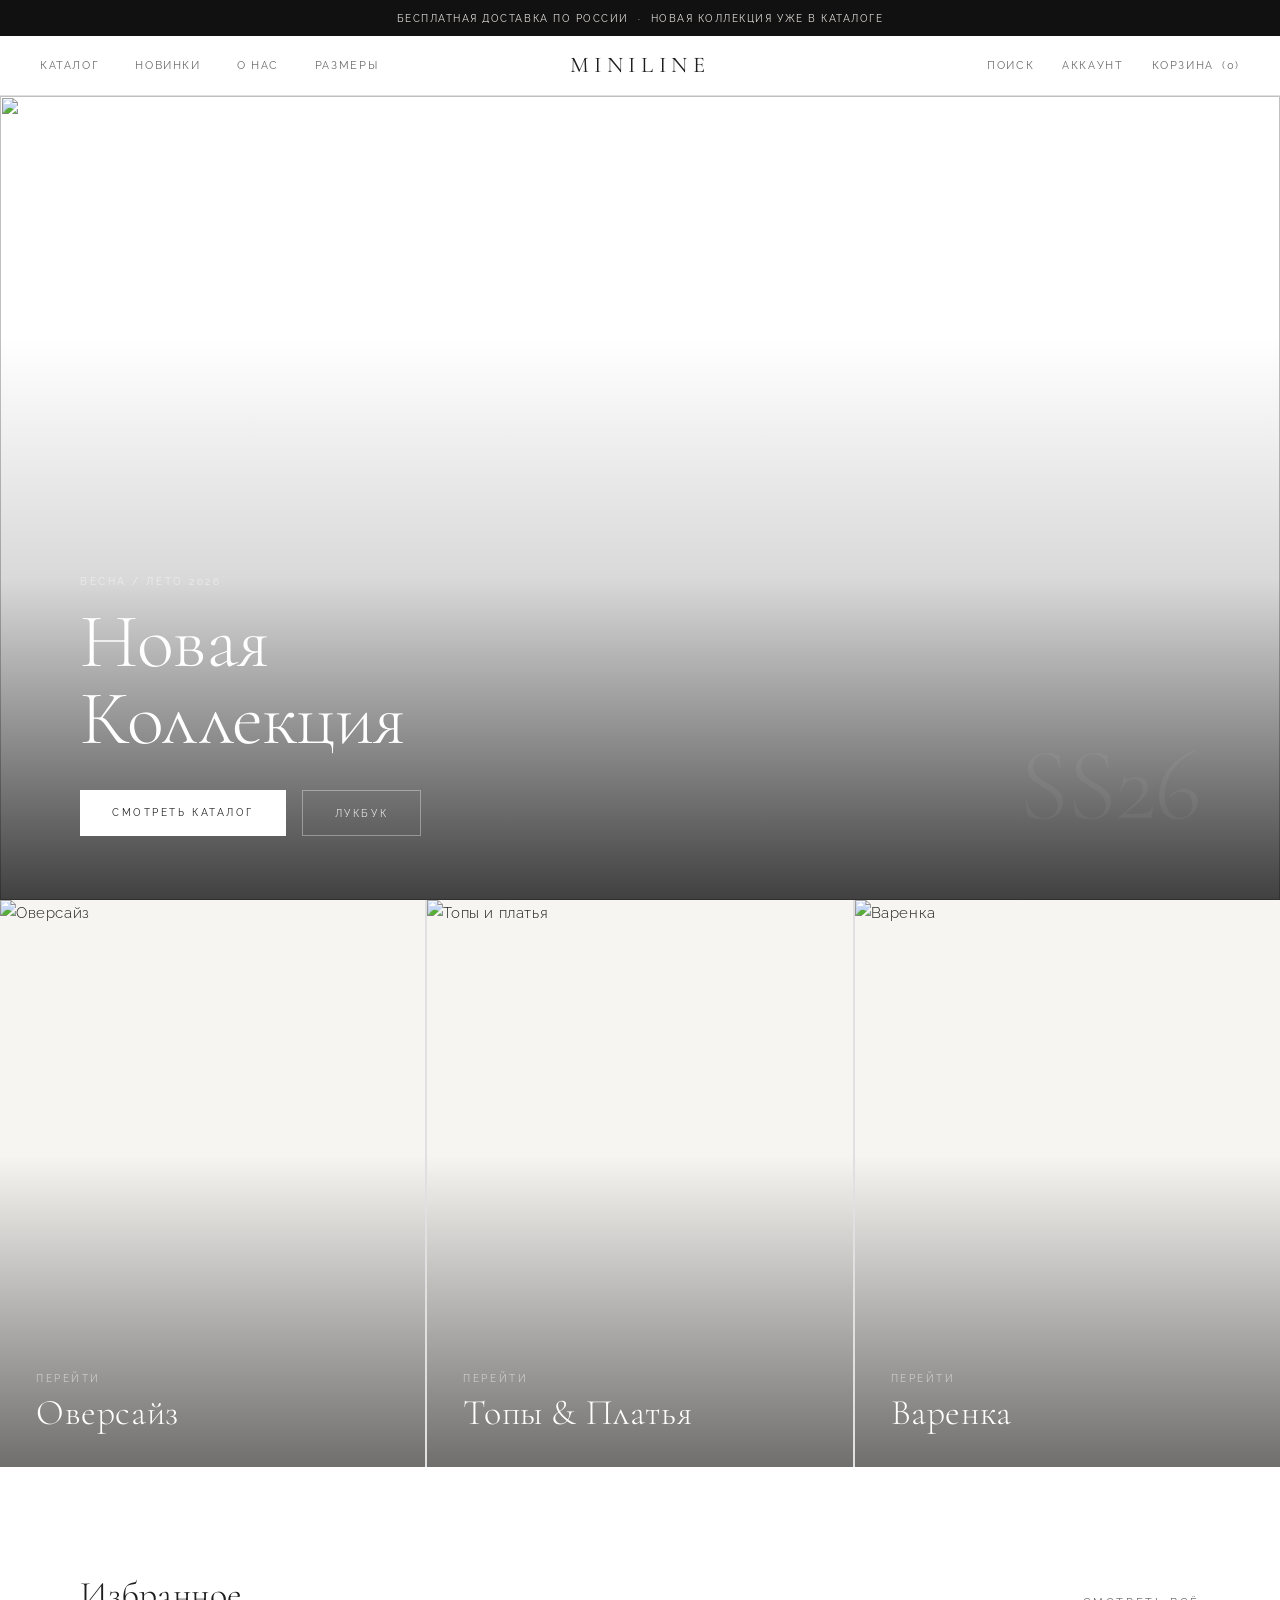
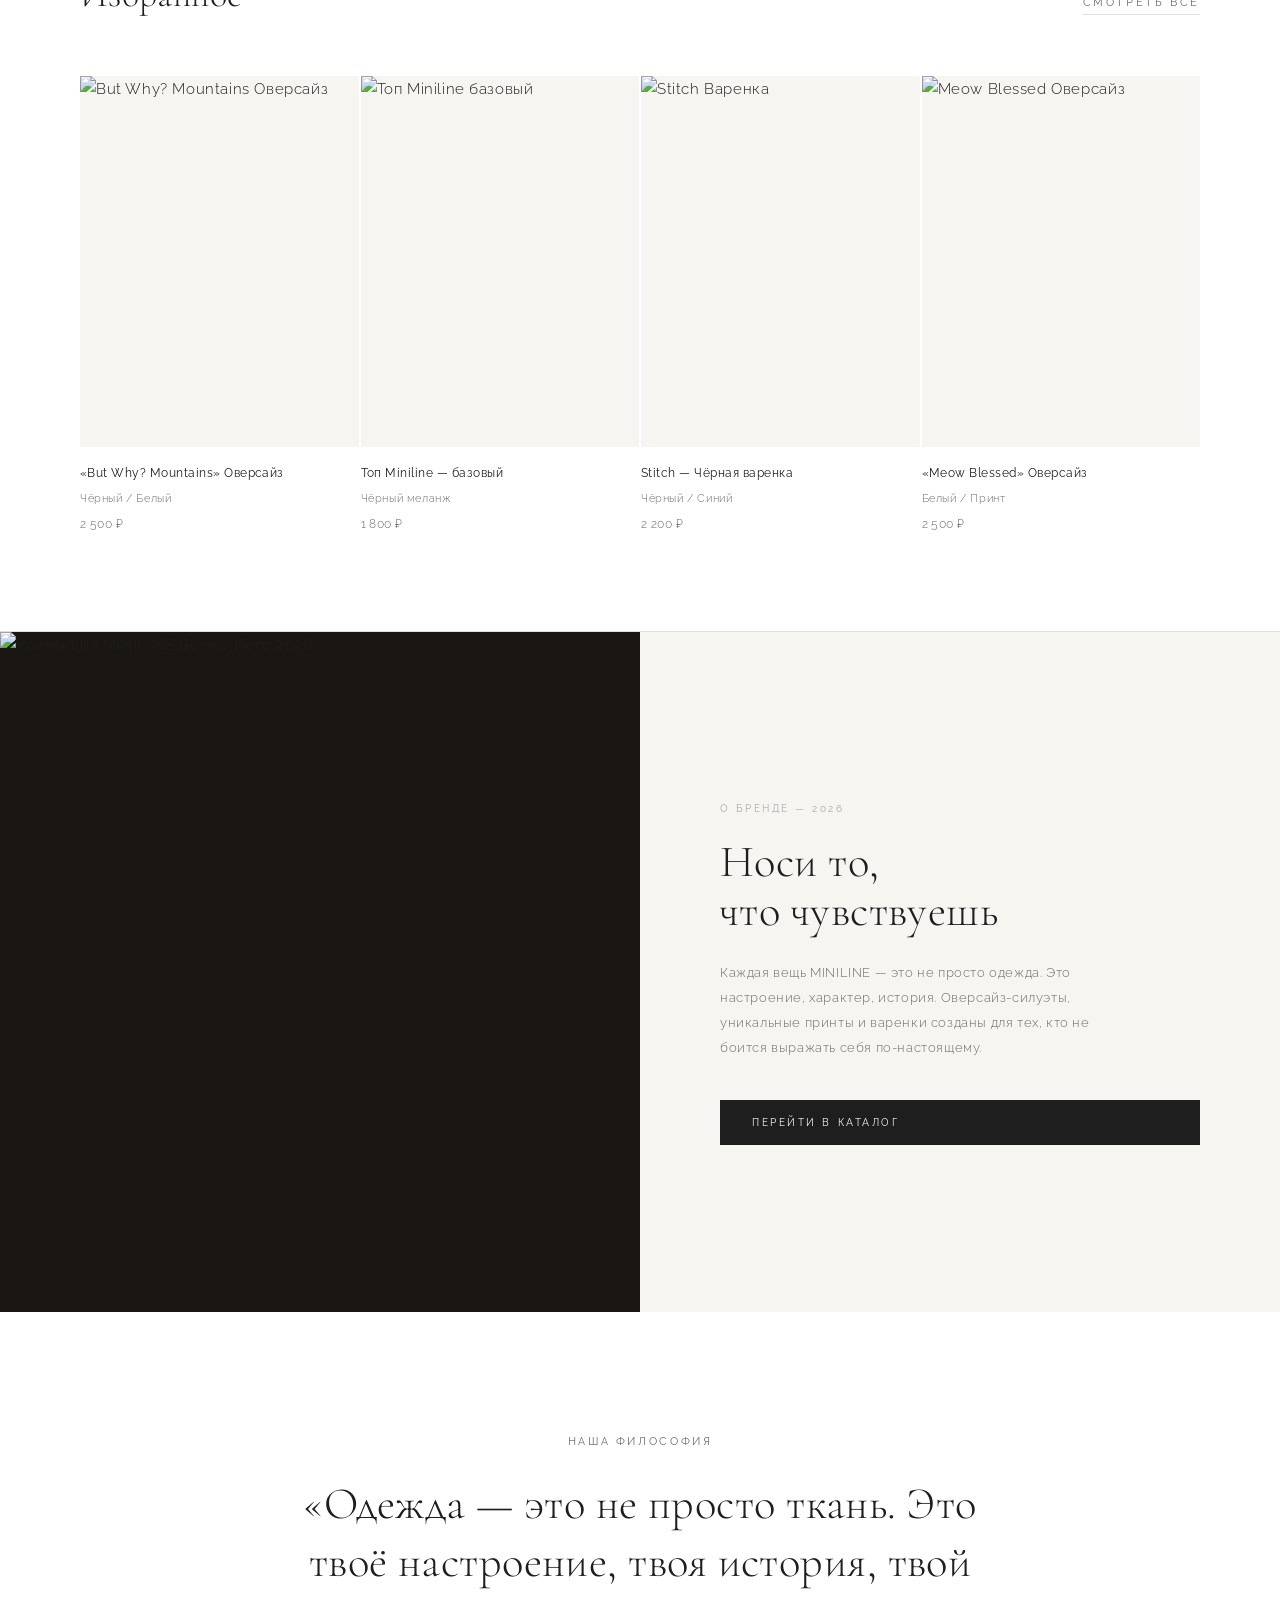
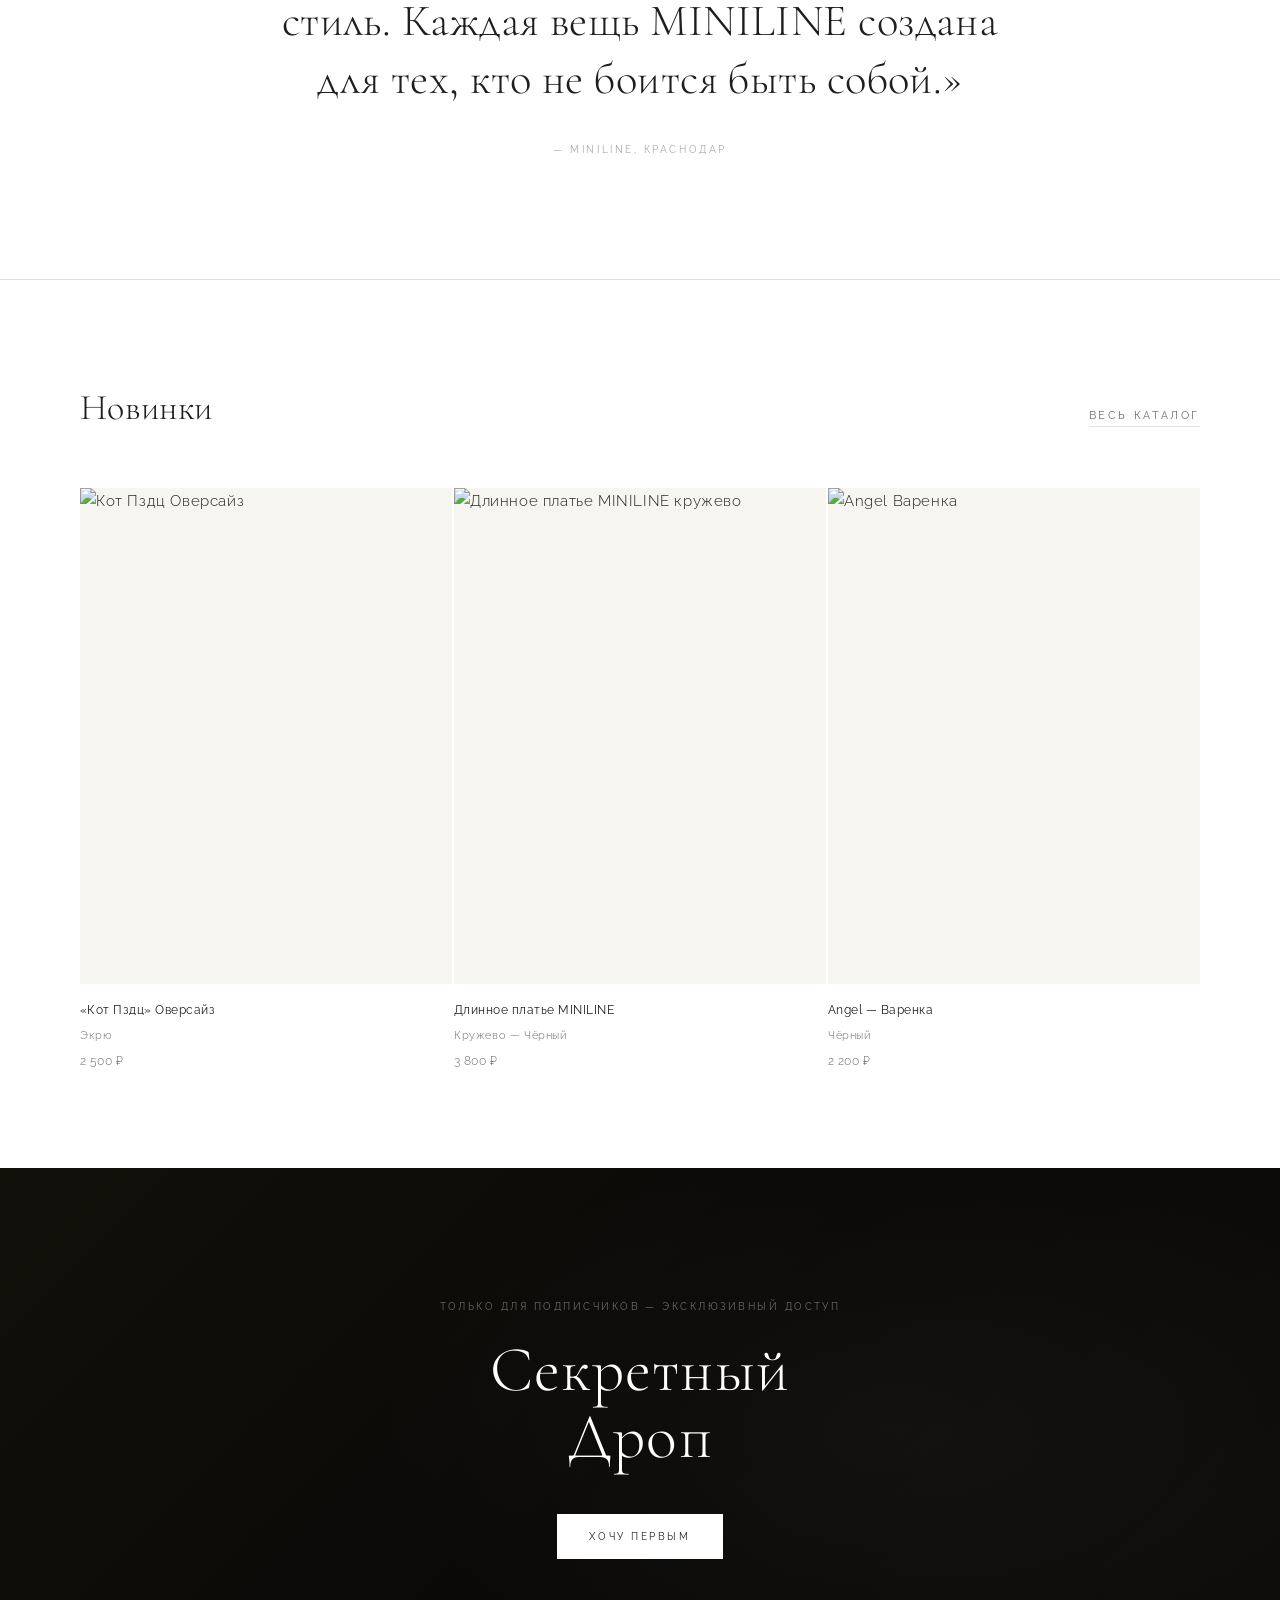
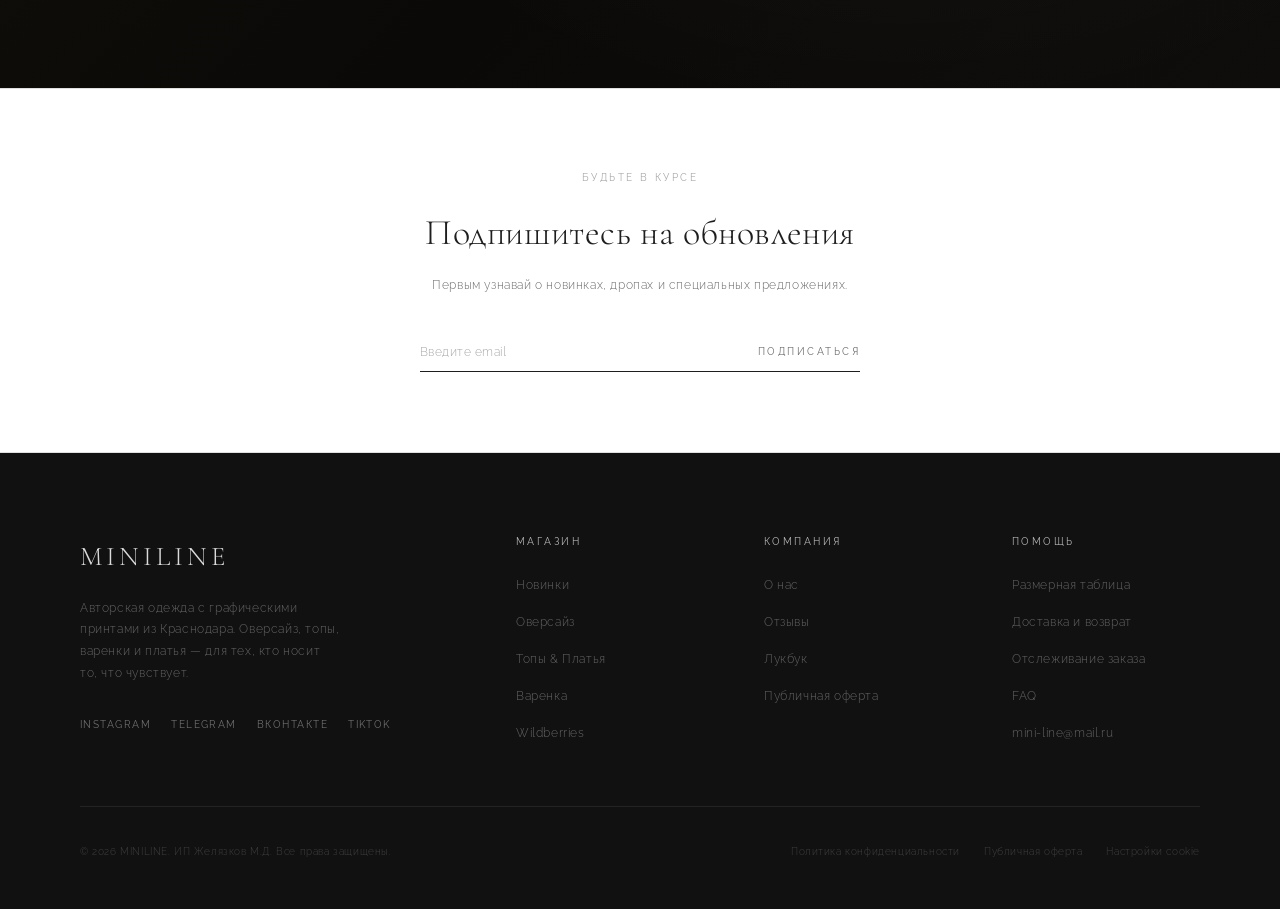
==== commit 2f8947a5: "Update index.html" ====
--- a/index.html
+++ b/index.html
@@ -278,9 +278,9 @@
     <div class="product-grid product-grid--3">
 
       <div class="product-card">
-        <div class="product-card__image" style="aspect-ratio:4/5;">
-          <img
-            class="product-card__img"
+        <div class="product-card__image">
+          <img
+            class="product-card__img product-card__img--45"
             src="https://images.pexels.com/photos/3171641/pexels-photo-3171641.jpeg?auto=compress&cs=tinysrgb&w=700&dpr=1"
             alt="Кот Пздц Оверсайз"
             loading="lazy"
@@ -297,9 +297,9 @@
       </div>
 
       <div class="product-card">
-        <div class="product-card__image" style="aspect-ratio:4/5;">
-          <img
-            class="product-card__img"
+        <div class="product-card__image">
+          <img
+            class="product-card__img product-card__img--45"
             src="https://images.pexels.com/photos/9594088/pexels-photo-9594088.jpeg?auto=compress&cs=tinysrgb&w=700&dpr=1"
             alt="Длинное платье MINILINE кружево"
             loading="lazy"
@@ -316,9 +316,9 @@
       </div>
 
       <div class="product-card">
-        <div class="product-card__image" style="aspect-ratio:4/5;">
-          <img
-            class="product-card__img"
+        <div class="product-card__image">
+          <img
+            class="product-card__img product-card__img--45"
             src="https://images.pexels.com/photos/9594676/pexels-photo-9594676.jpeg?auto=compress&cs=tinysrgb&w=700&dpr=1"
             alt="Angel Варенка"
             loading="lazy"
@@ -435,13 +435,35 @@
       header.classList.toggle('scrolled', window.scrollY > 10);
     }, { passive: true });
 
-    // Mobile nav
+    // Mobile nav + burger animation
     const burger    = document.getElementById('burgerBtn');
     const mobileNav = document.getElementById('mobileNav');
     const navClose  = document.getElementById('navClose');
 
-    burger.addEventListener('click', () => mobileNav.classList.add('open'));
-    navClose.addEventListener('click', () => mobileNav.classList.remove('open'));
+    function openNav() {
+      mobileNav.classList.add('open');
+      burger.classList.add('open');
+      document.body.style.overflow = 'hidden'; // lock scroll when menu open
+    }
+
+    function closeNav() {
+      mobileNav.classList.remove('open');
+      burger.classList.remove('open');
+      document.body.style.overflow = '';
+    }
+
+    burger.addEventListener('click', openNav);
+    navClose.addEventListener('click', closeNav);
+
+    // Close on outside tap
+    mobileNav.addEventListener('click', (e) => {
+      if (e.target === mobileNav) closeNav();
+    });
+
+    // Close on Escape
+    document.addEventListener('keydown', (e) => {
+      if (e.key === 'Escape') closeNav();
+    });
   </script>
 
 </body>
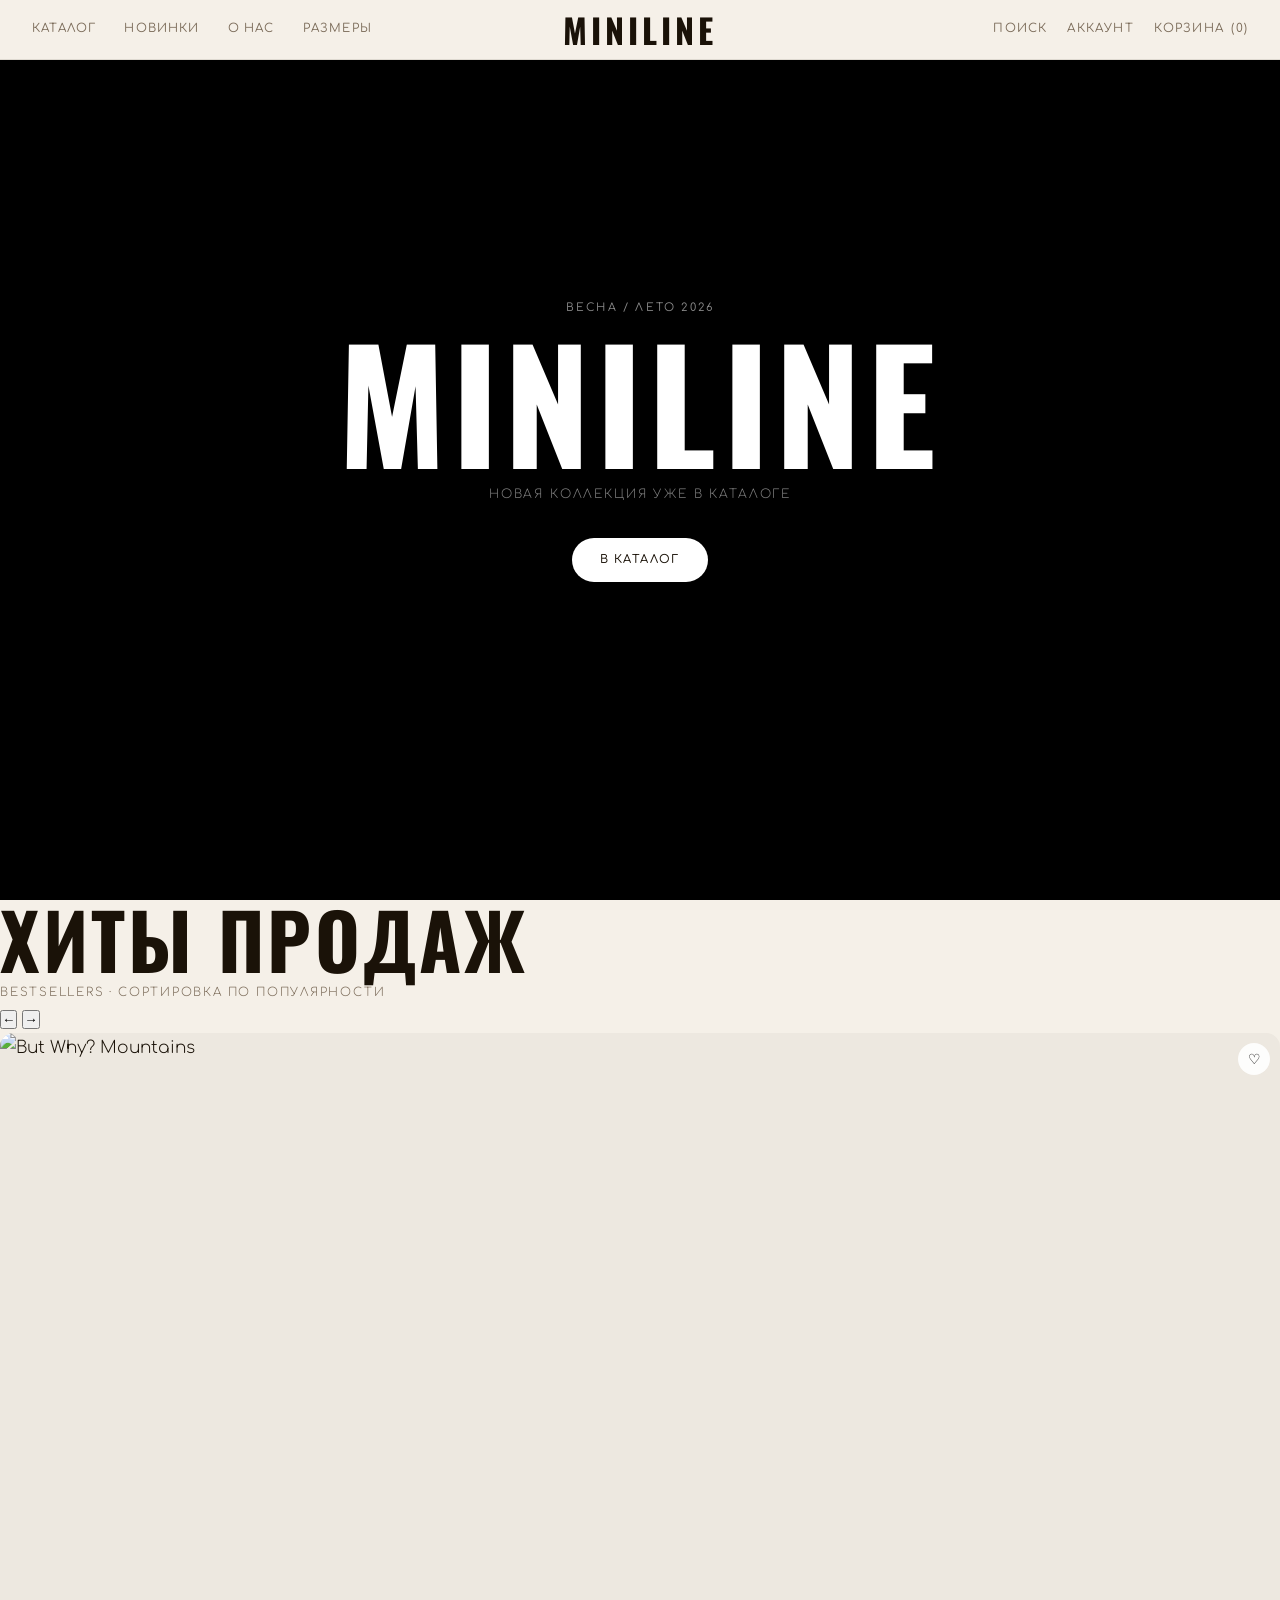
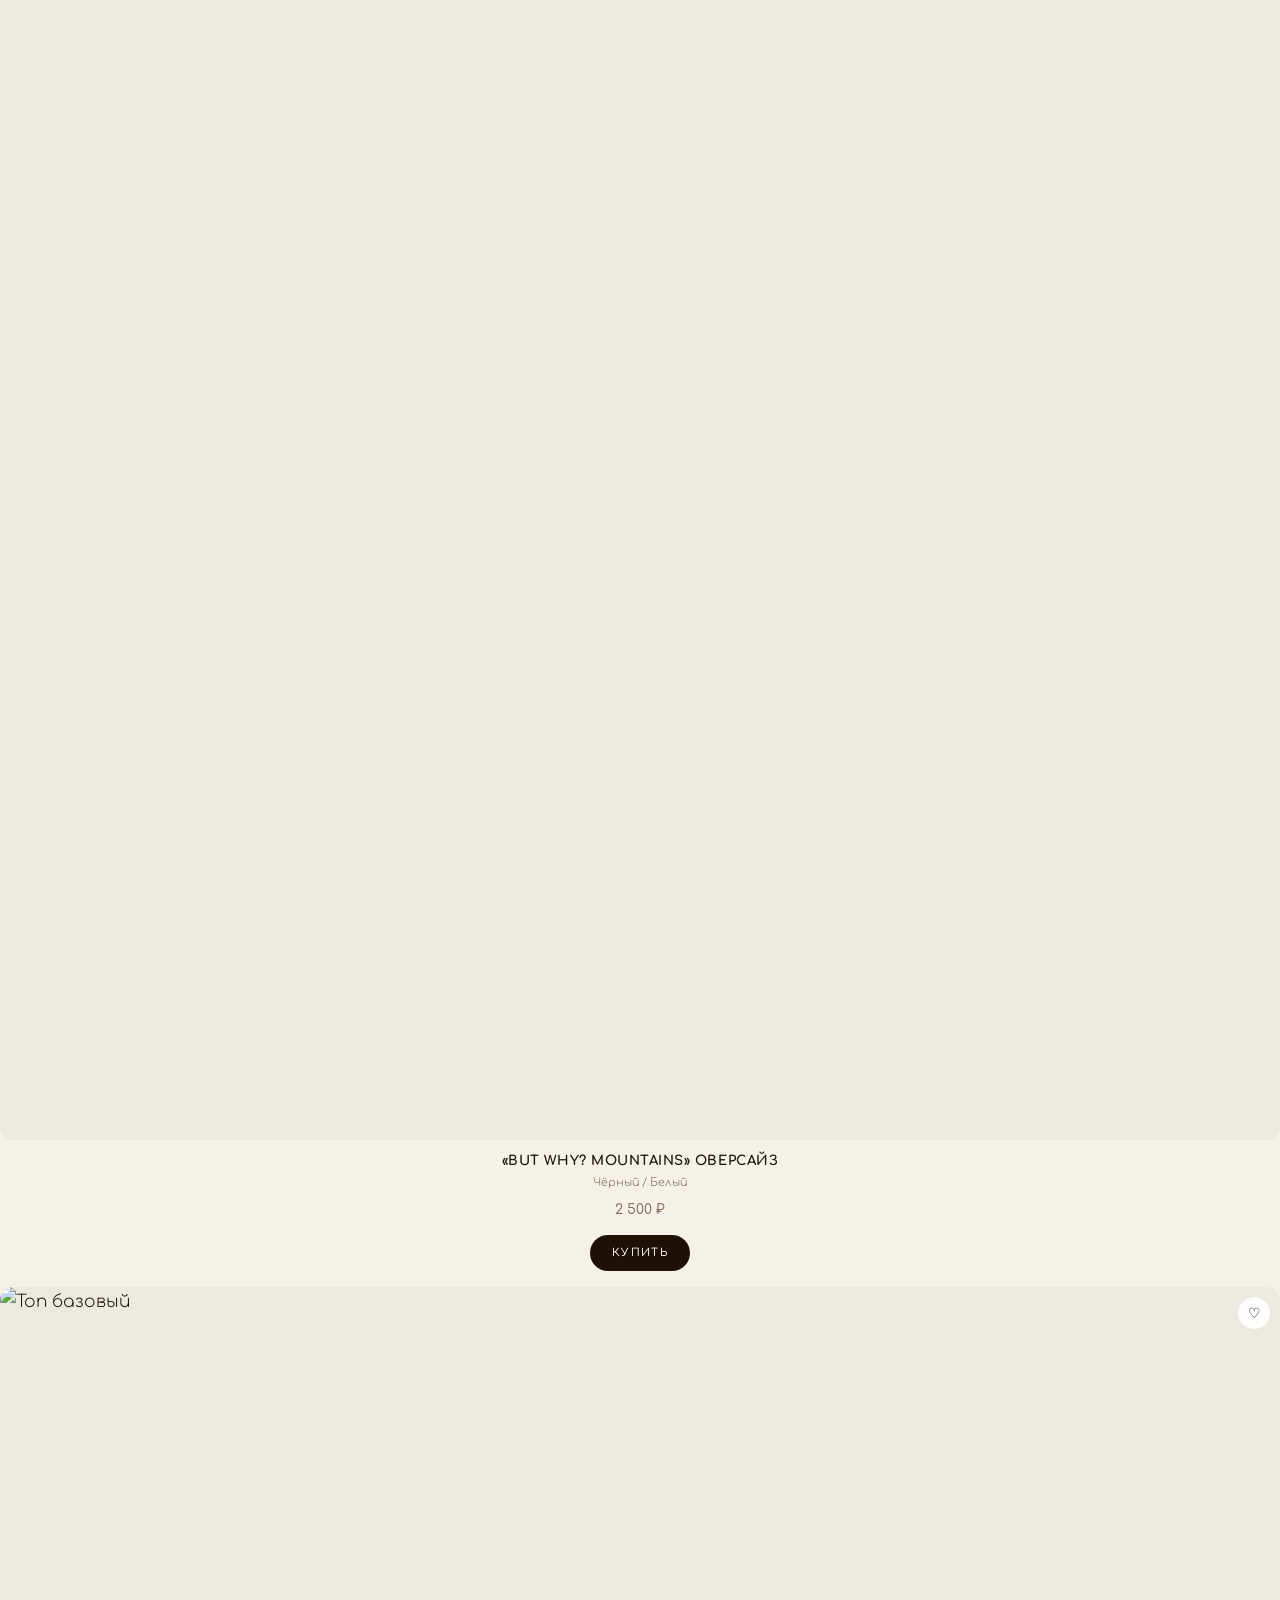
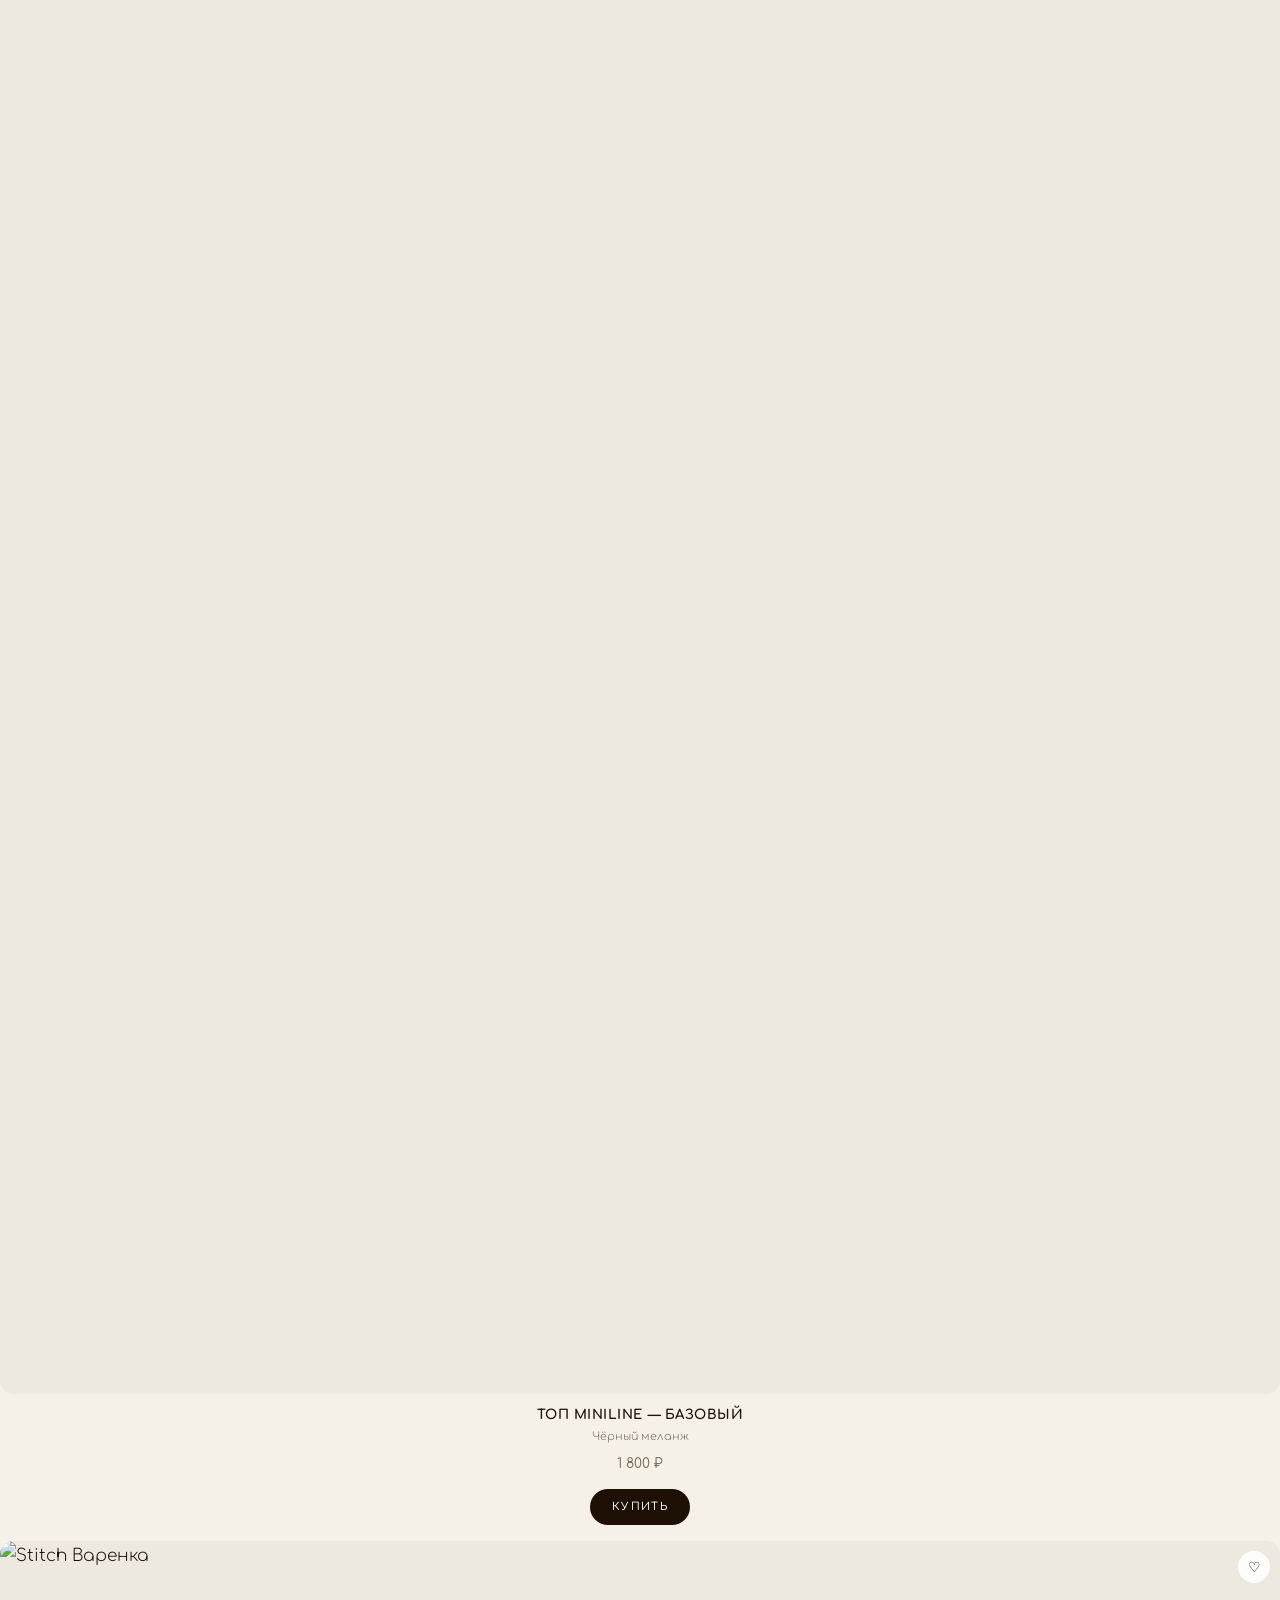
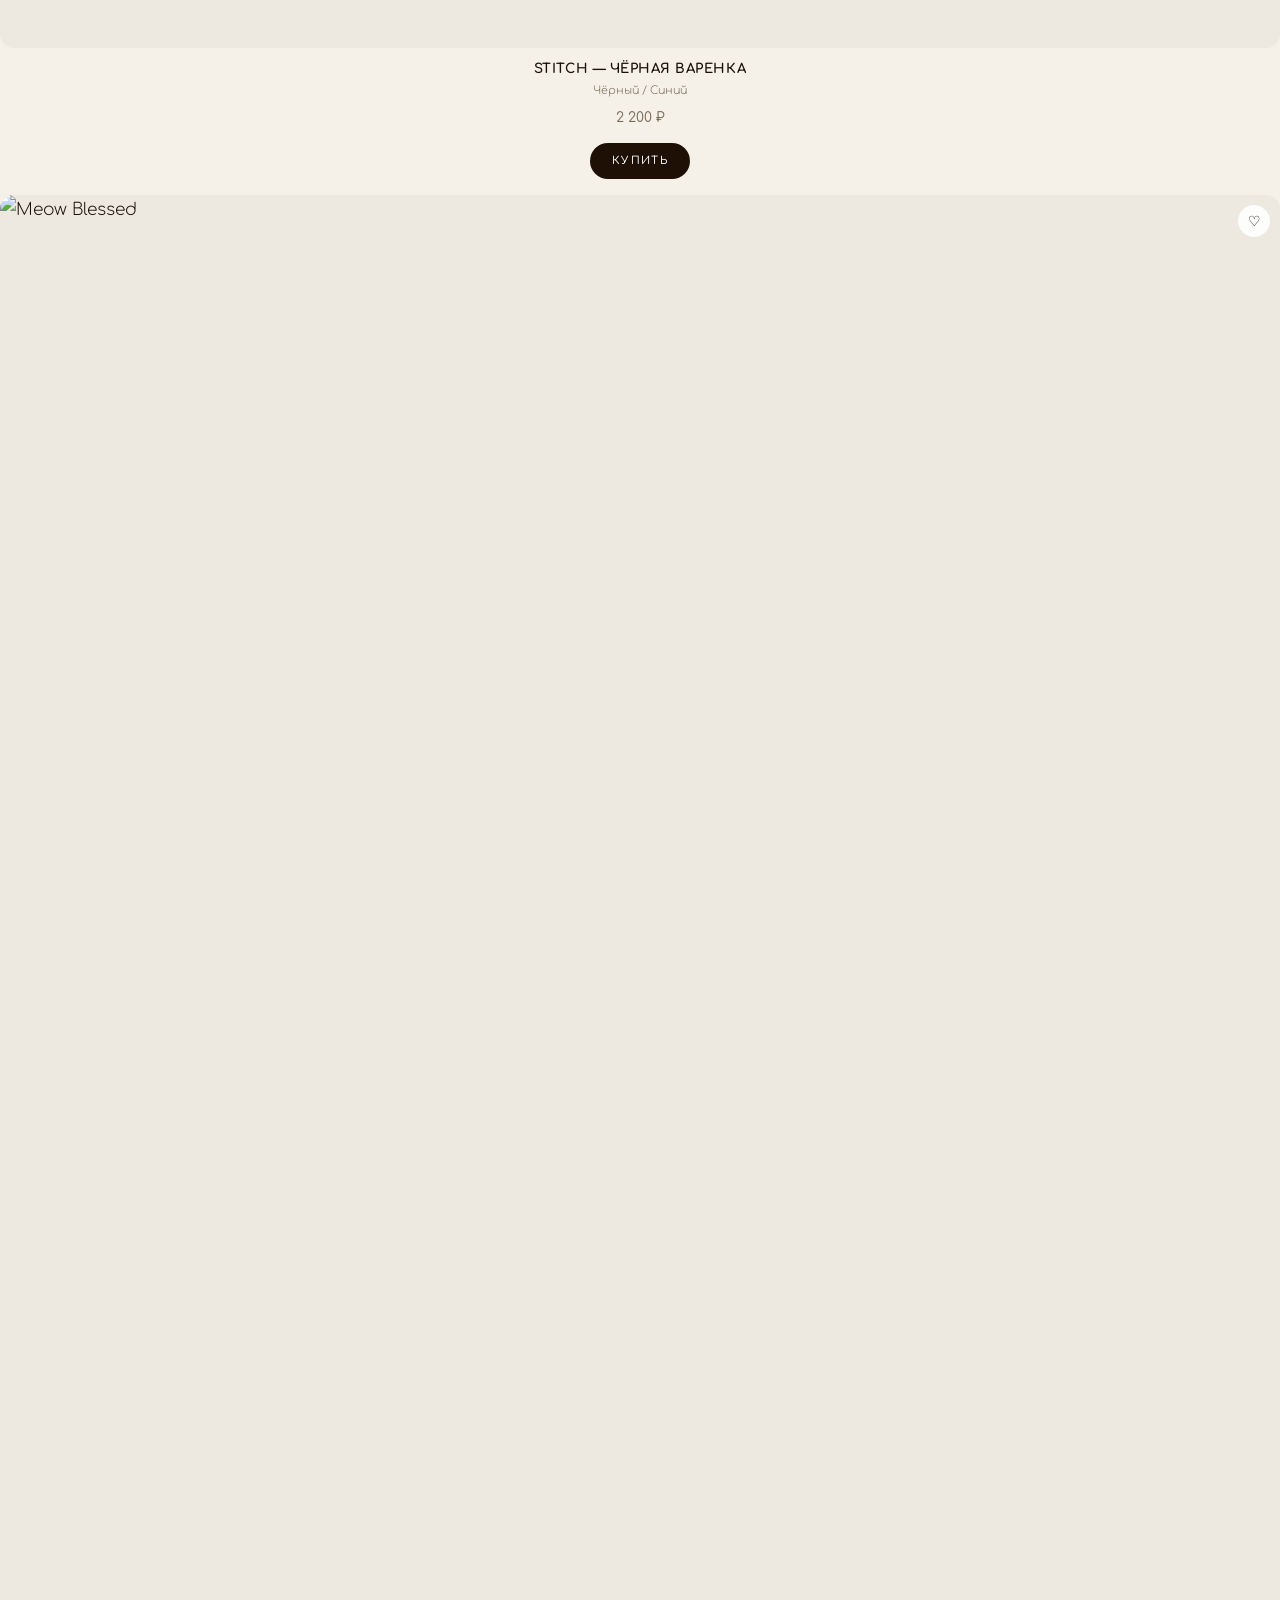
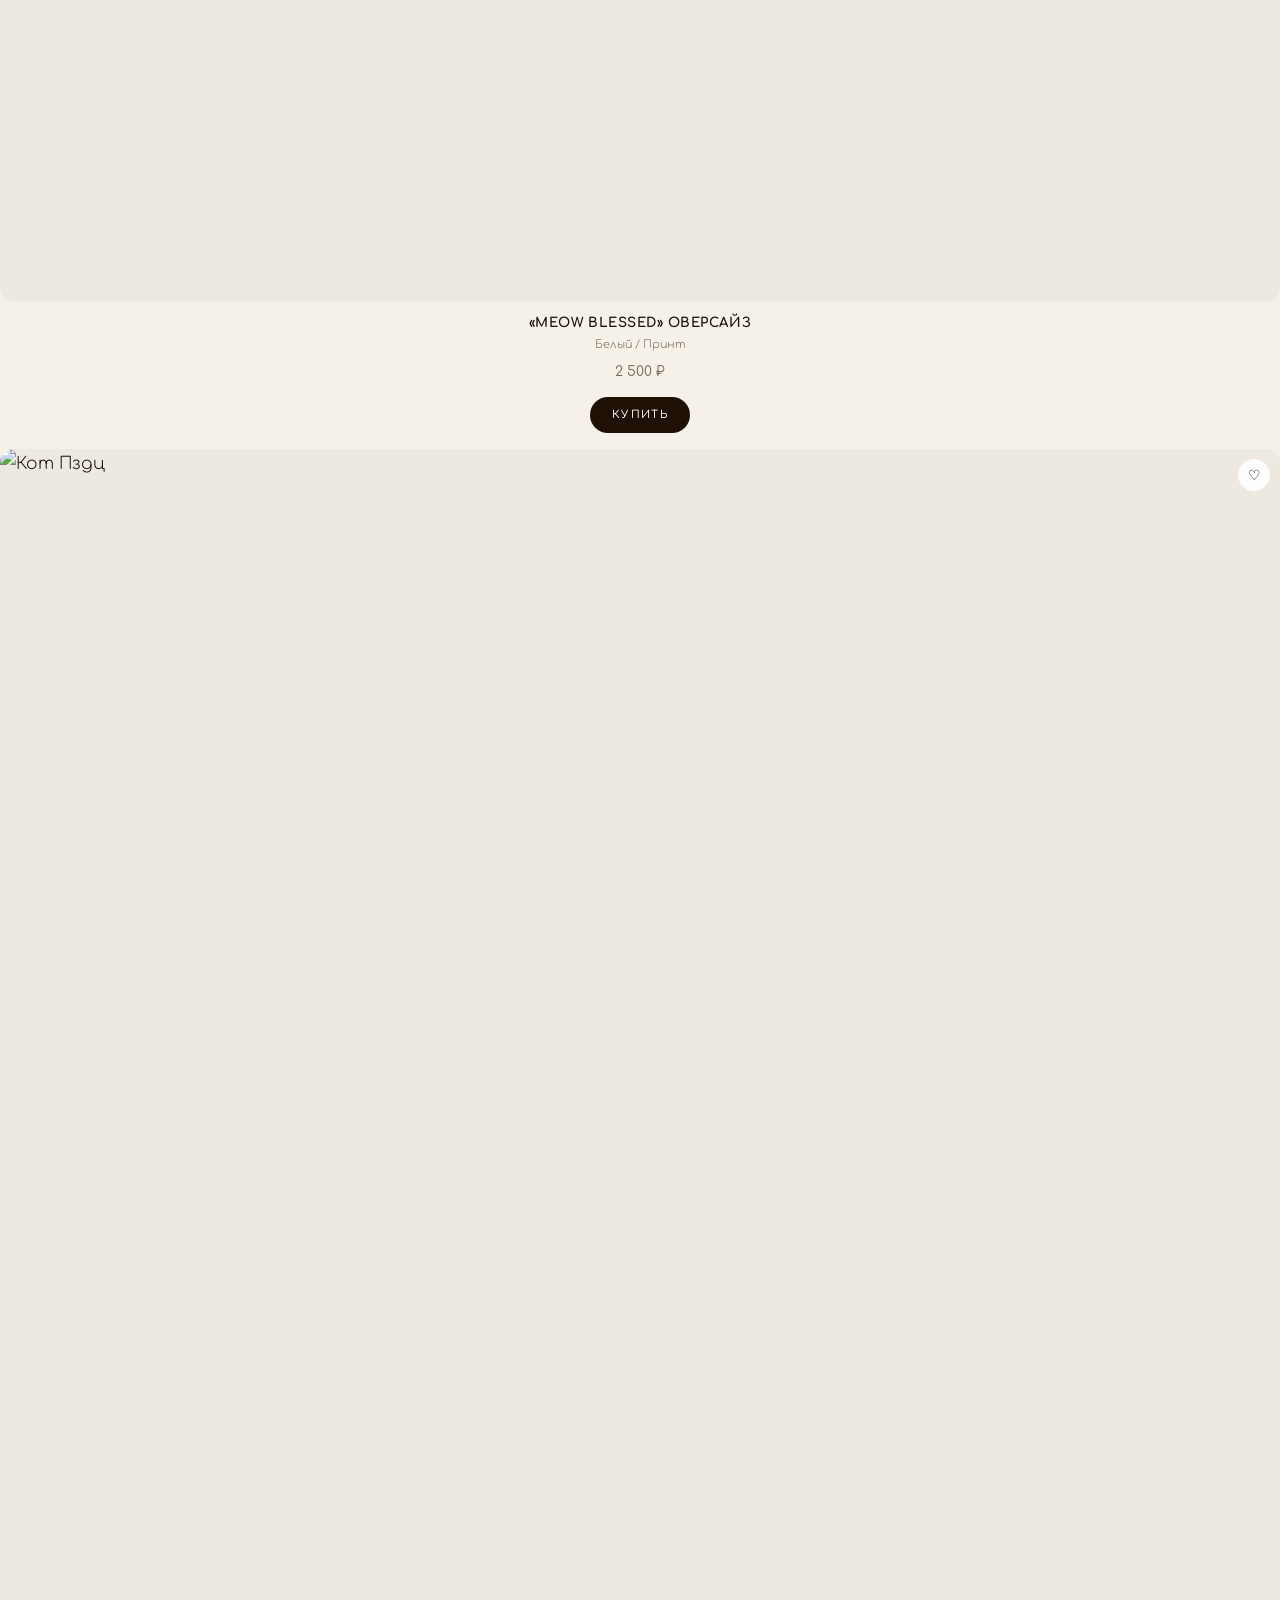
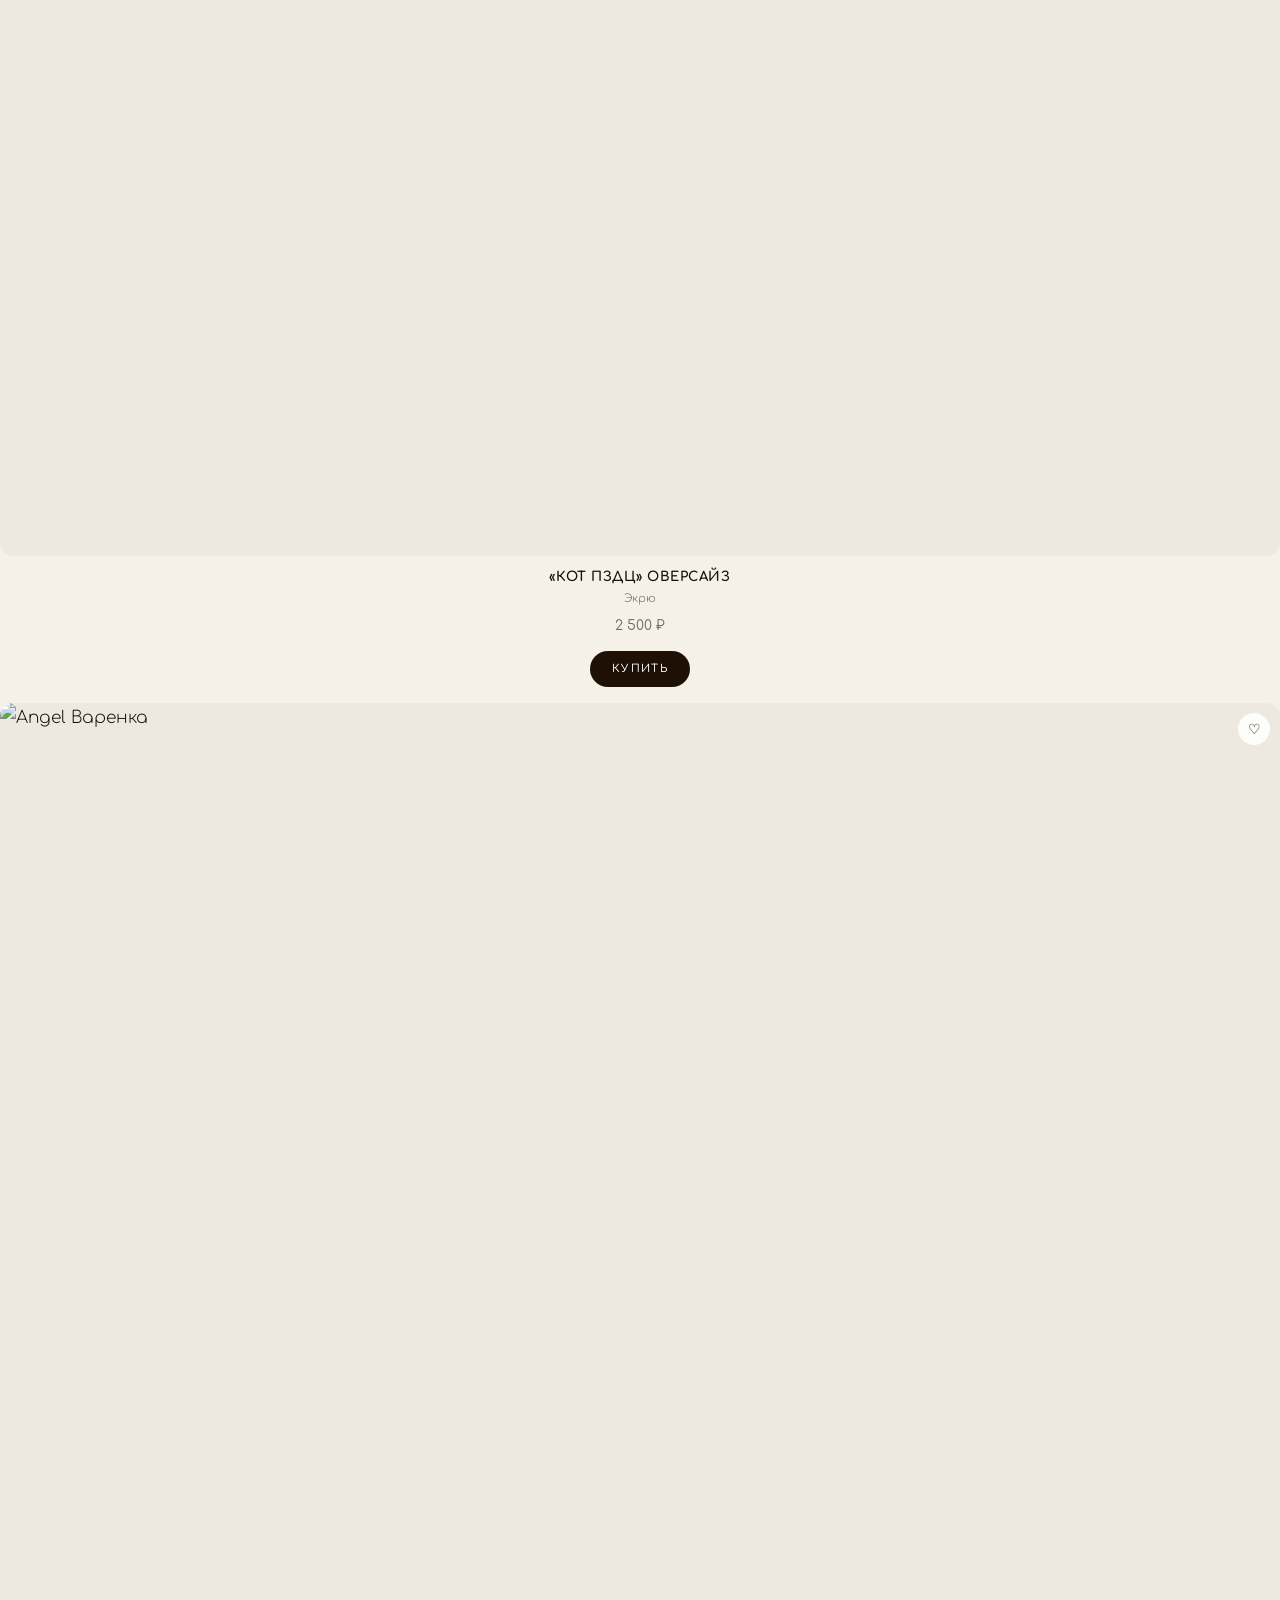
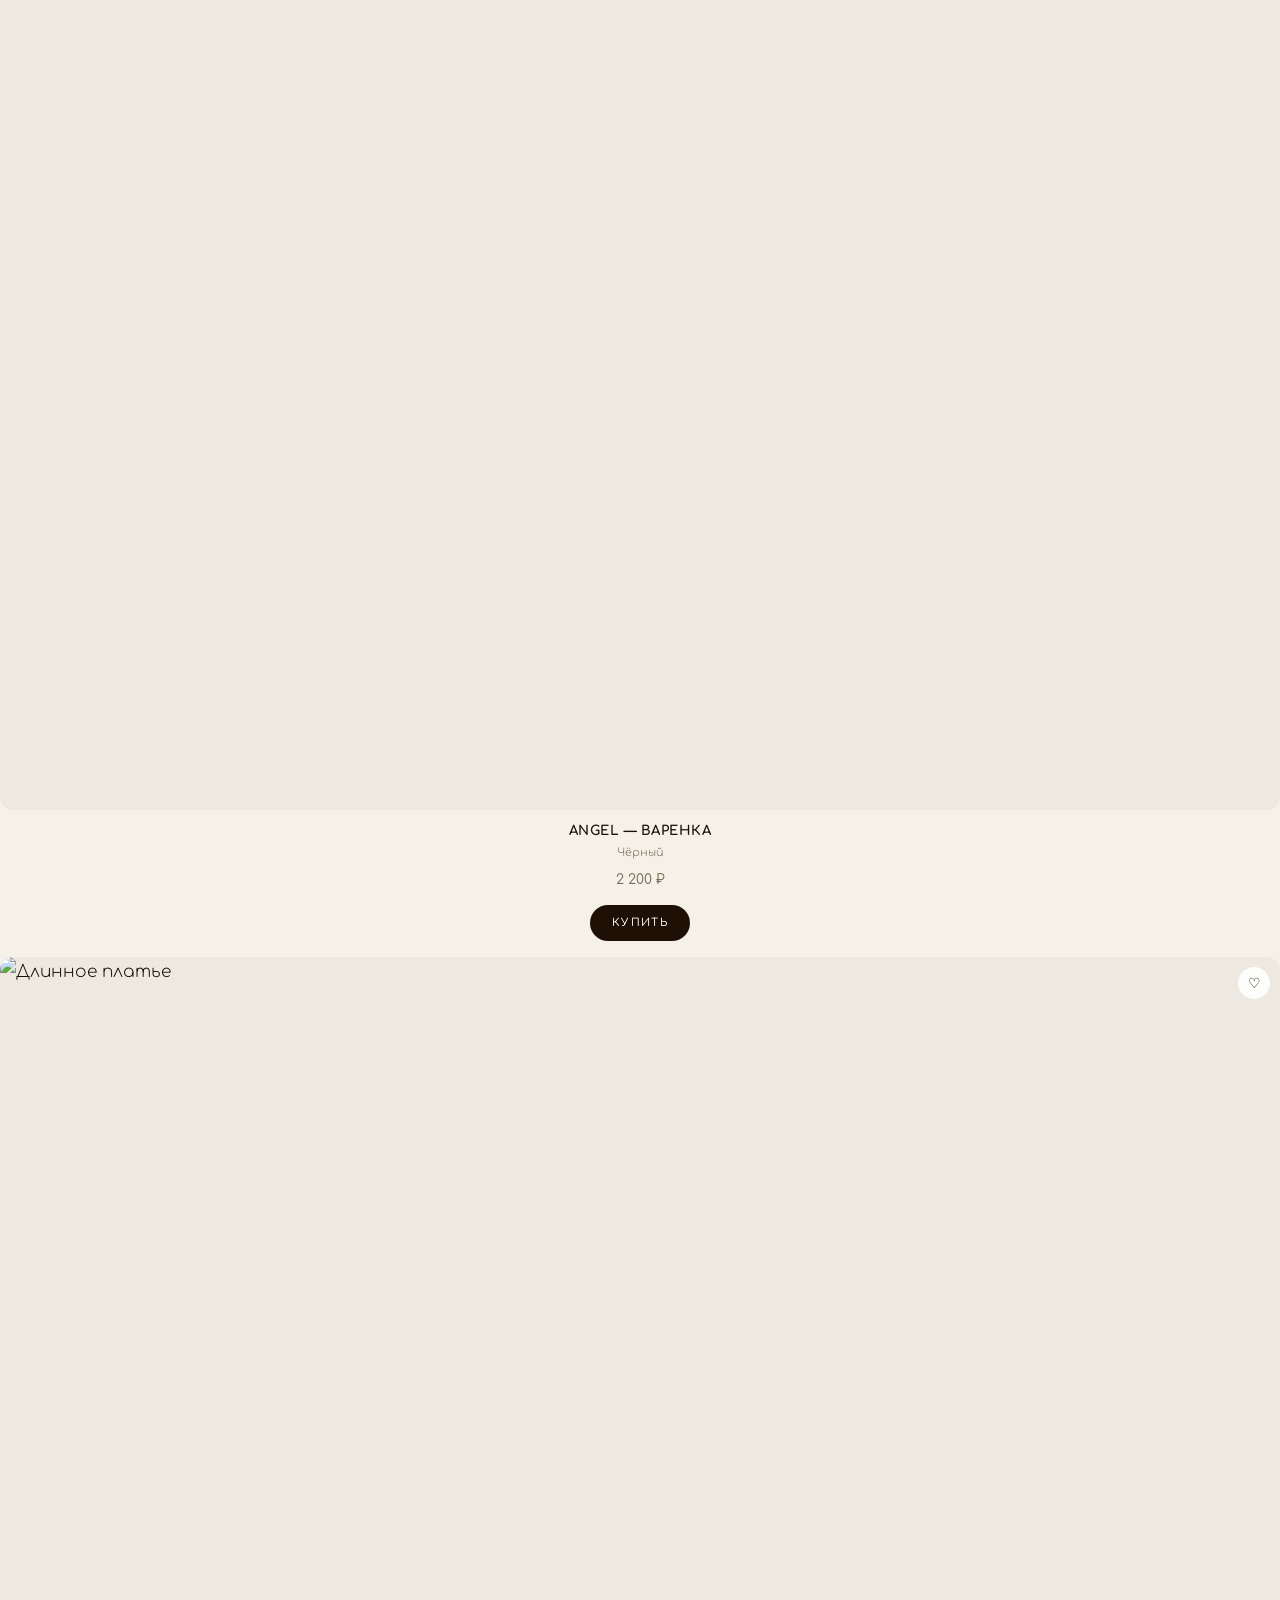
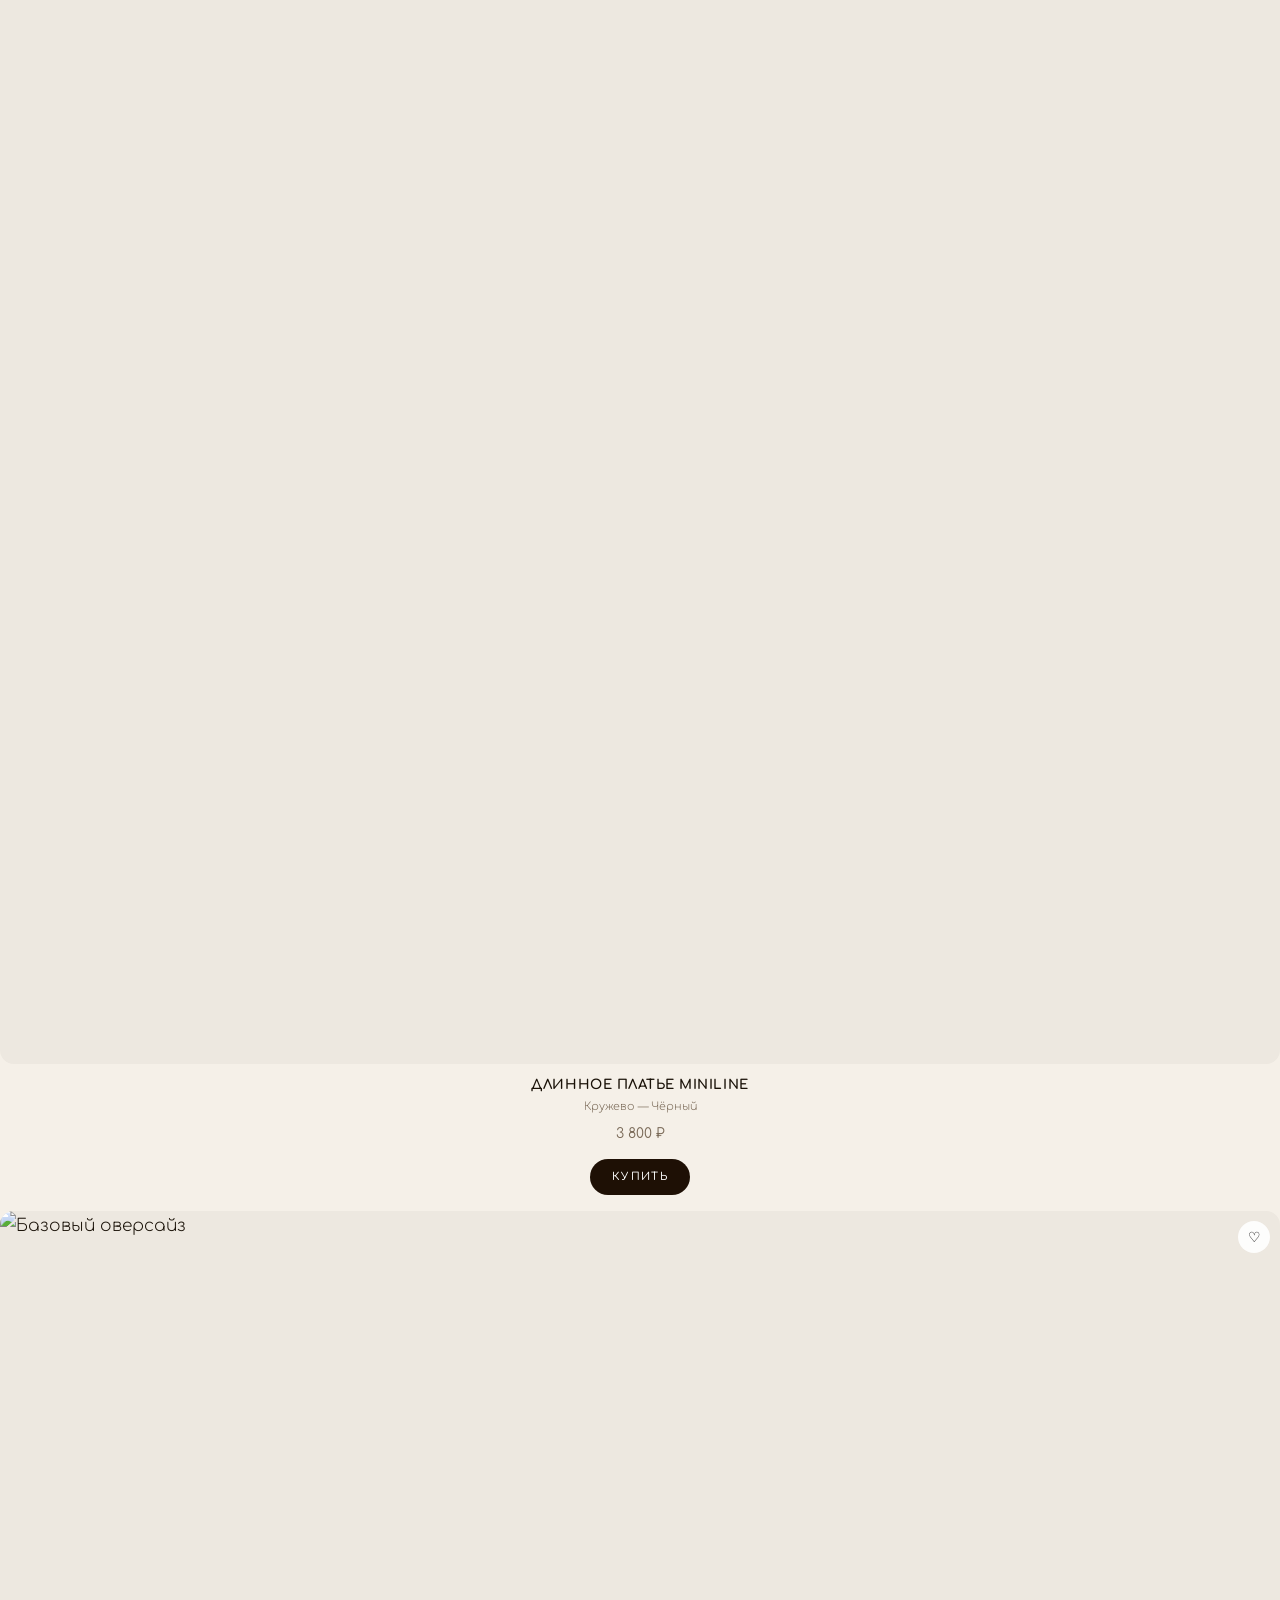
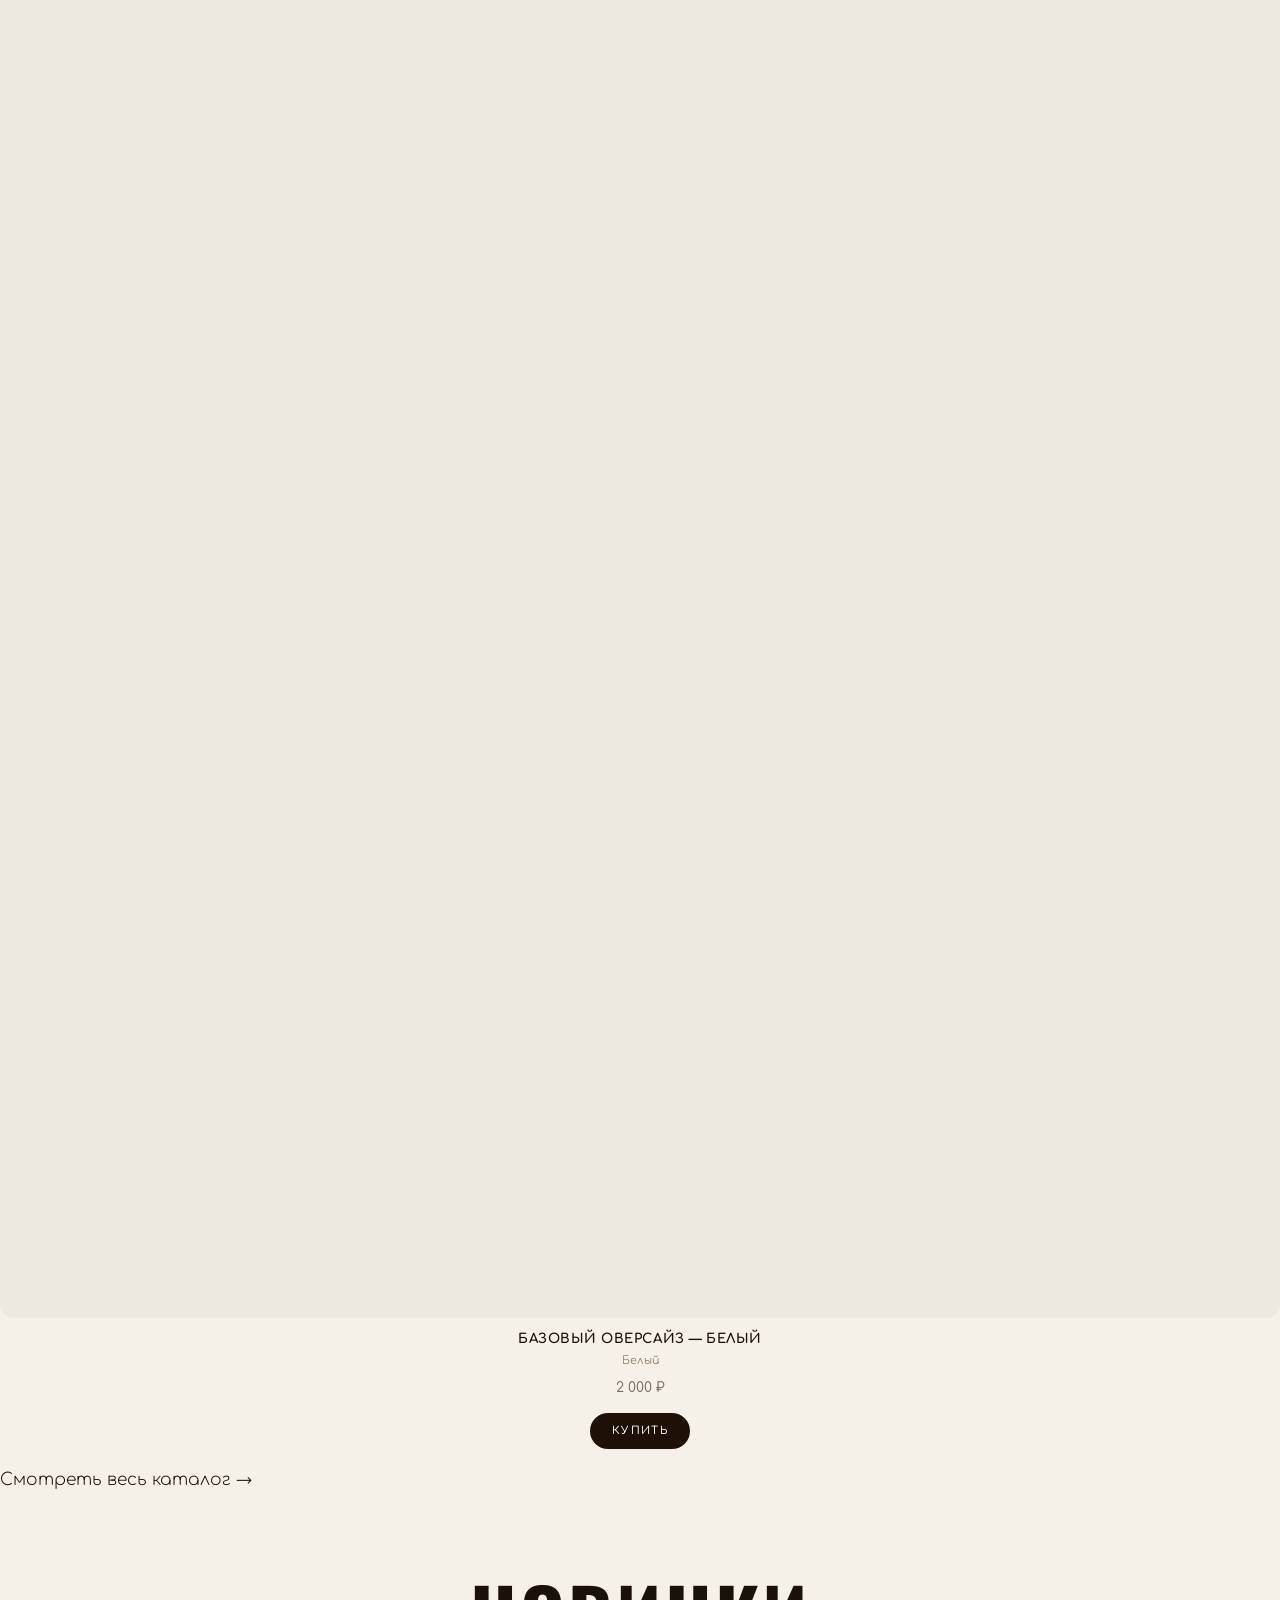
==== commit 947f9b31: "Add files via upload" ====
--- a/index.html
+++ b/index.html
@@ -6,166 +6,224 @@
   <title>MINILINE — Стиль и качество</title>
   <link rel="preconnect" href="https://fonts.googleapis.com">
   <link rel="preconnect" href="https://fonts.gstatic.com" crossorigin>
-  <link href="https://fonts.googleapis.com/css2?family=Cormorant+Garamond:ital,wght@0,300;0,400;0,500;1,300;1,400&family=Raleway:wght@300;400;500&subset=cyrillic&display=swap" rel="stylesheet">
+  <link href="https://fonts.googleapis.com/css2?family=Comfortaa:wght@300;400;500;600;700&family=Oswald:wght@400;600;700&display=swap" rel="stylesheet">
   <link rel="stylesheet" href="styles.css">
 </head>
 <body>
 
   <!-- =====================================================
-       Announcement Bar
-  ====================================================== -->
-  <div class="announcement">
-    Бесплатная доставка по России &nbsp;·&nbsp; Новая коллекция уже в каталоге
-  </div>
-
-  <!-- =====================================================
        Header
   ====================================================== -->
   <header class="header" id="header">
     <div class="header__inner">
 
       <nav class="nav__links">
-        <a href="#">Каталог</a>
-        <a href="#">Новинки</a>
-        <a href="#">О нас</a>
-        <a href="#">Размеры</a>
+        <a href="catalog.html">Каталог</a>
+        <a href="shop.html">Новинки</a>
+        <a href="delivery.html">О нас</a>
+        <a href="delivery.html">Размеры</a>
       </nav>
 
-      <a href="#" class="logo">Miniline</a>
+      <a href="index.html" class="logo">Miniline</a>
 
       <div class="nav__actions">
         <a href="#">Поиск</a>
-        <a href="#">Аккаунт</a>
-        <a href="#">Корзина &thinsp;(0)</a>
+        <a href="account.html">Аккаунт</a>
+        <a href="cart.html">Корзина &thinsp;(0)</a>
         <button class="nav__burger" id="burgerBtn" aria-label="Открыть меню">
-          <span></span>
-          <span></span>
-          <span></span>
+          <span></span><span></span><span></span>
         </button>
       </div>
 
     </div>
   </header>
 
-  <!-- =====================================================
-       Mobile Navigation
-  ====================================================== -->
+  <!-- Mobile Nav -->
   <nav class="mobile-nav" id="mobileNav">
     <button class="mobile-nav__close" id="navClose">Закрыть</button>
     <div class="mobile-nav__links">
-      <a href="#">Каталог</a>
-      <a href="#">Новинки</a>
-      <a href="#">О нас</a>
-      <a href="#">Размеры</a>
-      <a href="#">Доставка</a>
+      <a href="catalog.html">Каталог</a>
+      <a href="shop.html">Новинки</a>
+      <a href="delivery.html">О нас</a>
+      <a href="delivery.html">Размеры</a>
+      <a href="delivery.html">Доставка</a>
     </div>
     <div class="mobile-nav__actions">
       <a href="#">Поиск</a>
-      <a href="#">Аккаунт</a>
-      <a href="#">Корзина (0)</a>
+      <a href="account.html">Аккаунт</a>
+      <a href="cart.html">Корзина (0)</a>
     </div>
   </nav>
 
   <!-- =====================================================
        Hero
   ====================================================== -->
-  <section class="hero">
-    <img
-      class="hero__img"
-      src="https://images.pexels.com/photos/30816952/pexels-photo-30816952.jpeg?auto=compress&cs=tinysrgb&w=1920&dpr=1"
-      alt=""
-      loading="eager"
-    >
-    <div class="hero__overlay"></div>
-
+  <section class="hero hero--dark">
     <div class="hero__content">
-      <div class="hero__text">
-        <p class="hero__eyebrow">Весна / Лето 2026</p>
-        <h1 class="hero__title">Новая<br>Коллекция</h1>
-        <div class="hero__cta-group">
-          <a href="#" class="btn btn--light">Смотреть каталог</a>
-          <a href="#" class="btn btn--ghost">Лукбук</a>
-        </div>
-      </div>
-      <div class="hero__meta">
-        <div class="hero__season">SS26</div>
+      <p class="hero__eyebrow">Весна / Лето 2026</p>
+      <h1 class="hero__title">Miniline</h1>
+      <p class="hero__sub">Новая коллекция уже в каталоге</p>
+      <div class="hero__cta-group">
+        <a href="catalog.html" class="btn btn--light">В каталог</a>
       </div>
     </div>
   </section>
 
-  <!-- =====================================================
-       Category Tiles
-  ====================================================== -->
-  <div class="categories">
-
-    <div class="category">
-      <img
-        class="category__img"
-        src="https://images.pexels.com/photos/12301327/pexels-photo-12301327.jpeg?auto=compress&cs=tinysrgb&w=900&dpr=1"
-        alt="Оверсайз"
-        loading="lazy"
-      >
-      <div class="category__inner">
-        <span class="category__label">Перейти</span>
-        <span class="category__name">Оверсайз</span>
-      </div>
-    </div>
-
-    <div class="category">
-      <img
-        class="category__img"
-        src="https://images.pexels.com/photos/24287022/pexels-photo-24287022.jpeg?auto=compress&cs=tinysrgb&w=900&dpr=1"
-        alt="Топы и платья"
-        loading="lazy"
-      >
-      <div class="category__inner">
-        <span class="category__label">Перейти</span>
-        <span class="category__name">Топы & Платья</span>
-      </div>
-    </div>
-
-    <div class="category">
-      <img
-        class="category__img"
-        src="https://images.pexels.com/photos/14666378/pexels-photo-14666378.jpeg?auto=compress&cs=tinysrgb&w=900&dpr=1"
-        alt="Варенка"
-        loading="lazy"
-      >
-      <div class="category__inner">
-        <span class="category__label">Перейти</span>
-        <span class="category__name">Варенка</span>
-      </div>
-    </div>
-
+
+  <!-- =====================================================
+       Bestsellers Carousel
+  ====================================================== -->
+  <div class="carousel-section">
+    <div class="carousel-section__head">
+      <div>
+        <span class="section__title">Хиты продаж</span>
+        <span class="section__subtitle">Bestsellers · сортировка по популярности</span>
+      </div>
+      <div class="carousel-nav">
+        <button class="carousel-btn" id="bestPrev" aria-label="Назад">←</button>
+        <button class="carousel-btn" id="bestNext" aria-label="Вперёд">→</button>
+      </div>
+    </div>
+
+    <div class="carousel-track-wrap">
+      <div class="carousel-track" id="bestTrack">
+
+        <div class="product-card carousel-card">
+          <div class="product-card__image">
+            <img class="product-card__img" src="https://images.pexels.com/photos/35587808/pexels-photo-35587808.jpeg?auto=compress&cs=tinysrgb&w=700&dpr=1" alt="But Why? Mountains" loading="lazy">
+            <button class="product-card__wish" aria-label="В избранное">♡</button>
+          </div>
+          <div class="product-card__info">
+            <p class="product-card__name">«But Why? Mountains» Оверсайз</p>
+            <p class="product-card__sub">Чёрный / Белый</p>
+            <p class="product-card__price">2 500 ₽</p>
+            <a href="product.html" class="product-card__buy">Купить</a>
+          </div>
+        </div>
+
+        <div class="product-card carousel-card">
+          <div class="product-card__image">
+            <img class="product-card__img" src="https://images.pexels.com/photos/13644599/pexels-photo-13644599.jpeg?auto=compress&cs=tinysrgb&w=700&dpr=1" alt="Топ базовый" loading="lazy">
+            <button class="product-card__wish" aria-label="В избранное">♡</button>
+          </div>
+          <div class="product-card__info">
+            <p class="product-card__name">Топ Miniline — базовый</p>
+            <p class="product-card__sub">Чёрный меланж</p>
+            <p class="product-card__price">1 800 ₽</p>
+            <a href="product.html" class="product-card__buy">Купить</a>
+          </div>
+        </div>
+
+        <div class="product-card carousel-card">
+          <div class="product-card__image">
+            <img class="product-card__img" src="https://images.pexels.com/photos/28996386/pexels-photo-28996386.jpeg?auto=compress&cs=tinysrgb&w=700&dpr=1" alt="Stitch Варенка" loading="lazy">
+            <button class="product-card__wish" aria-label="В избранное">♡</button>
+          </div>
+          <div class="product-card__info">
+            <p class="product-card__name">Stitch — Чёрная варенка</p>
+            <p class="product-card__sub">Чёрный / Синий</p>
+            <p class="product-card__price">2 200 ₽</p>
+            <a href="product.html" class="product-card__buy">Купить</a>
+          </div>
+        </div>
+
+        <div class="product-card carousel-card">
+          <div class="product-card__image">
+            <img class="product-card__img" src="https://images.pexels.com/photos/2695854/pexels-photo-2695854.jpeg?auto=compress&cs=tinysrgb&w=700&dpr=1" alt="Meow Blessed" loading="lazy">
+            <button class="product-card__wish" aria-label="В избранное">♡</button>
+          </div>
+          <div class="product-card__info">
+            <p class="product-card__name">«Meow Blessed» Оверсайз</p>
+            <p class="product-card__sub">Белый / Принт</p>
+            <p class="product-card__price">2 500 ₽</p>
+            <a href="product.html" class="product-card__buy">Купить</a>
+          </div>
+        </div>
+
+        <div class="product-card carousel-card">
+          <div class="product-card__image">
+            <img class="product-card__img" src="https://images.pexels.com/photos/3171641/pexels-photo-3171641.jpeg?auto=compress&cs=tinysrgb&w=700&dpr=1" alt="Кот Пздц" loading="lazy">
+            <button class="product-card__wish" aria-label="В избранное">♡</button>
+          </div>
+          <div class="product-card__info">
+            <p class="product-card__name">«Кот Пздц» Оверсайз</p>
+            <p class="product-card__sub">Экрю</p>
+            <p class="product-card__price">2 500 ₽</p>
+            <a href="product.html" class="product-card__buy">Купить</a>
+          </div>
+        </div>
+
+        <div class="product-card carousel-card">
+          <div class="product-card__image">
+            <img class="product-card__img" src="https://images.pexels.com/photos/9594676/pexels-photo-9594676.jpeg?auto=compress&cs=tinysrgb&w=700&dpr=1" alt="Angel Варенка" loading="lazy">
+            <button class="product-card__wish" aria-label="В избранное">♡</button>
+          </div>
+          <div class="product-card__info">
+            <p class="product-card__name">Angel — Варенка</p>
+            <p class="product-card__sub">Чёрный</p>
+            <p class="product-card__price">2 200 ₽</p>
+            <a href="product.html" class="product-card__buy">Купить</a>
+          </div>
+        </div>
+
+        <div class="product-card carousel-card">
+          <div class="product-card__image">
+            <img class="product-card__img" src="https://images.pexels.com/photos/9594088/pexels-photo-9594088.jpeg?auto=compress&cs=tinysrgb&w=700&dpr=1" alt="Длинное платье" loading="lazy">
+            <button class="product-card__wish" aria-label="В избранное">♡</button>
+          </div>
+          <div class="product-card__info">
+            <p class="product-card__name">Длинное платье MINILINE</p>
+            <p class="product-card__sub">Кружево — Чёрный</p>
+            <p class="product-card__price">3 800 ₽</p>
+            <a href="product.html" class="product-card__buy">Купить</a>
+          </div>
+        </div>
+
+        <div class="product-card carousel-card">
+          <div class="product-card__image">
+            <img class="product-card__img" src="https://images.pexels.com/photos/2695854/pexels-photo-2695854.jpeg?auto=compress&cs=tinysrgb&w=700&dpr=1" alt="Базовый оверсайз" loading="lazy">
+            <button class="product-card__wish" aria-label="В избранное">♡</button>
+          </div>
+          <div class="product-card__info">
+            <p class="product-card__name">Базовый оверсайз — Белый</p>
+            <p class="product-card__sub">Белый</p>
+            <p class="product-card__price">2 000 ₽</p>
+            <a href="product.html" class="product-card__buy">Купить</a>
+          </div>
+        </div>
+
+      </div>
+    </div>
+
+    <a href="catalog.html" class="carousel-section__all">Смотреть весь каталог →</a>
   </div>
 
   <!-- =====================================================
-       Featured Collection
+       New Arrivals
   ====================================================== -->
   <div class="section">
-    <div class="section__header">
-      <h2 class="section__title">Избранное</h2>
-      <a href="#" class="section__link">Смотреть всё</a>
-    </div>
-
-    <div class="product-grid product-grid--4">
+    <div class="section__heading">
+      <span class="section__title">Новинки</span>
+      <span class="section__subtitle">New Drop</span>
+    </div>
+
+    <div class="product-grid product-grid--3">
 
       <div class="product-card">
         <div class="product-card__image">
           <img
             class="product-card__img"
-            src="https://images.pexels.com/photos/35587808/pexels-photo-35587808.jpeg?auto=compress&cs=tinysrgb&w=700&dpr=1"
-            alt="But Why? Mountains Оверсайз"
+            src="https://images.pexels.com/photos/3171641/pexels-photo-3171641.jpeg?auto=compress&cs=tinysrgb&w=700&dpr=1"
+            alt="Кот Пздц Оверсайз"
             loading="lazy"
           >
-          <div class="product-card__image-overlay">
-            <button class="product-card__quick-add">Добавить</button>
-          </div>
+          <button class="product-card__wish" aria-label="В избранное">♡</button>
         </div>
         <div class="product-card__info">
-          <p class="product-card__name">«But Why? Mountains» Оверсайз</p>
-          <p class="product-card__sub">Чёрный / Белый</p>
+          <p class="product-card__name">«Кот Пздц» Оверсайз</p>
+          <p class="product-card__sub">Экрю</p>
           <p class="product-card__price">2 500 ₽</p>
+          <button class="product-card__buy">Купить</button>
         </div>
       </div>
 
@@ -173,18 +231,17 @@
         <div class="product-card__image">
           <img
             class="product-card__img"
-            src="https://images.pexels.com/photos/13644599/pexels-photo-13644599.jpeg?auto=compress&cs=tinysrgb&w=700&dpr=1"
-            alt="Топ Miniline базовый"
+            src="https://images.pexels.com/photos/9594088/pexels-photo-9594088.jpeg?auto=compress&cs=tinysrgb&w=700&dpr=1"
+            alt="Длинное платье MINILINE кружево"
             loading="lazy"
           >
-          <div class="product-card__image-overlay">
-            <button class="product-card__quick-add">Добавить</button>
-          </div>
+          <button class="product-card__wish" aria-label="В избранное">♡</button>
         </div>
         <div class="product-card__info">
-          <p class="product-card__name">Топ Miniline — базовый</p>
-          <p class="product-card__sub">Чёрный меланж</p>
-          <p class="product-card__price">1 800 ₽</p>
+          <p class="product-card__name">Длинное платье MINILINE</p>
+          <p class="product-card__sub">Кружево — Чёрный</p>
+          <p class="product-card__price">3 800 ₽</p>
+          <button class="product-card__buy">Купить</button>
         </div>
       </div>
 
@@ -192,145 +249,17 @@
         <div class="product-card__image">
           <img
             class="product-card__img"
-            src="https://images.pexels.com/photos/28996386/pexels-photo-28996386.jpeg?auto=compress&cs=tinysrgb&w=700&dpr=1"
-            alt="Stitch Варенка"
-            loading="lazy"
-          >
-          <div class="product-card__image-overlay">
-            <button class="product-card__quick-add">Добавить</button>
-          </div>
-        </div>
-        <div class="product-card__info">
-          <p class="product-card__name">Stitch — Чёрная варенка</p>
-          <p class="product-card__sub">Чёрный / Синий</p>
-          <p class="product-card__price">2 200 ₽</p>
-        </div>
-      </div>
-
-      <div class="product-card">
-        <div class="product-card__image">
-          <img
-            class="product-card__img"
-            src="https://images.pexels.com/photos/2695854/pexels-photo-2695854.jpeg?auto=compress&cs=tinysrgb&w=700&dpr=1"
-            alt="Meow Blessed Оверсайз"
-            loading="lazy"
-          >
-          <div class="product-card__image-overlay">
-            <button class="product-card__quick-add">Добавить</button>
-          </div>
-        </div>
-        <div class="product-card__info">
-          <p class="product-card__name">«Meow Blessed» Оверсайз</p>
-          <p class="product-card__sub">Белый / Принт</p>
-          <p class="product-card__price">2 500 ₽</p>
-        </div>
-      </div>
-
-    </div>
-  </div>
-
-  <div class="divider"></div>
-
-  <!-- =====================================================
-       Editorial — Brand Story
-  ====================================================== -->
-  <div class="editorial">
-    <div class="editorial__media">
-      <img
-        class="editorial__img"
-        src="https://images.pexels.com/photos/32965721/pexels-photo-32965721.jpeg?auto=compress&cs=tinysrgb&w=1200&dpr=1"
-        alt="Коллекция MINILINE Весна-Лето 2026"
-        loading="lazy"
-      >
-    </div>
-    <div class="editorial__content">
-      <p class="editorial__eyebrow">О бренде — 2026</p>
-      <h2 class="editorial__title">Носи то,<br>что чувствуешь</h2>
-      <p class="editorial__body">
-        Каждая вещь MINILINE — это не просто одежда. Это настроение, характер, история. Оверсайз-силуэты, уникальные принты и варенки созданы для тех, кто не боится выражать себя по-настоящему.
-      </p>
-      <a href="#" class="btn btn--dark">Перейти в каталог</a>
-    </div>
-  </div>
-
-  <!-- =====================================================
-       Brand Statement
-  ====================================================== -->
-  <div class="statement">
-    <p class="t-label" style="margin-bottom: 24px;">Наша философия</p>
-    <blockquote class="statement__quote">
-      «Одежда — это не просто ткань. Это твоё настроение, твоя история, твой стиль. Каждая вещь MINILINE создана для тех, кто не боится быть собой.»
-    </blockquote>
-    <p class="statement__attr">— MINILINE, Краснодар</p>
-  </div>
-
-  <div class="divider"></div>
-
-  <!-- =====================================================
-       New Arrivals
-  ====================================================== -->
-  <div class="section">
-    <div class="section__header">
-      <h2 class="section__title">Новинки</h2>
-      <a href="#" class="section__link">Весь каталог</a>
-    </div>
-
-    <div class="product-grid product-grid--3">
-
-      <div class="product-card">
-        <div class="product-card__image">
-          <img
-            class="product-card__img product-card__img--45"
-            src="https://images.pexels.com/photos/3171641/pexels-photo-3171641.jpeg?auto=compress&cs=tinysrgb&w=700&dpr=1"
-            alt="Кот Пздц Оверсайз"
-            loading="lazy"
-          >
-          <div class="product-card__image-overlay">
-            <button class="product-card__quick-add">Добавить</button>
-          </div>
-        </div>
-        <div class="product-card__info">
-          <p class="product-card__name">«Кот Пздц» Оверсайз</p>
-          <p class="product-card__sub">Экрю</p>
-          <p class="product-card__price">2 500 ₽</p>
-        </div>
-      </div>
-
-      <div class="product-card">
-        <div class="product-card__image">
-          <img
-            class="product-card__img product-card__img--45"
-            src="https://images.pexels.com/photos/9594088/pexels-photo-9594088.jpeg?auto=compress&cs=tinysrgb&w=700&dpr=1"
-            alt="Длинное платье MINILINE кружево"
-            loading="lazy"
-          >
-          <div class="product-card__image-overlay">
-            <button class="product-card__quick-add">Добавить</button>
-          </div>
-        </div>
-        <div class="product-card__info">
-          <p class="product-card__name">Длинное платье MINILINE</p>
-          <p class="product-card__sub">Кружево — Чёрный</p>
-          <p class="product-card__price">3 800 ₽</p>
-        </div>
-      </div>
-
-      <div class="product-card">
-        <div class="product-card__image">
-          <img
-            class="product-card__img product-card__img--45"
             src="https://images.pexels.com/photos/9594676/pexels-photo-9594676.jpeg?auto=compress&cs=tinysrgb&w=700&dpr=1"
             alt="Angel Варенка"
             loading="lazy"
           >
-          <div class="product-card__image-overlay">
-            <button class="product-card__quick-add">Добавить</button>
-          </div>
+          <button class="product-card__wish" aria-label="В избранное">♡</button>
         </div>
         <div class="product-card__info">
           <p class="product-card__name">Angel — Варенка</p>
           <p class="product-card__sub">Чёрный</p>
           <p class="product-card__price">2 200 ₽</p>
+          <button class="product-card__buy">Купить</button>
         </div>
       </div>
 
@@ -338,28 +267,46 @@
   </div>
 
   <!-- =====================================================
-       Banner — Secret Drop
-  ====================================================== -->
-  <div class="banner">
-    <div class="banner__bg"></div>
-    <div class="banner__content">
-      <p class="banner__eyebrow">Только для подписчиков — эксклюзивный доступ</p>
-      <h2 class="banner__title">Секретный<br>Дроп</h2>
-      <a href="#" class="btn btn--light" style="margin-top:8px;">Хочу первым</a>
-    </div>
-  </div>
-
-  <!-- =====================================================
-       Newsletter
-  ====================================================== -->
-  <div class="newsletter">
-    <p class="newsletter__label">Будьте в курсе</p>
-    <h2 class="newsletter__title">Подпишитесь на обновления</h2>
-    <p class="newsletter__sub">Первым узнавай о новинках, дропах и специальных предложениях.</p>
-    <form class="newsletter__form" onsubmit="return false;">
-      <input class="newsletter__input" type="email" placeholder="Введите email">
-      <button class="newsletter__submit" type="submit">Подписаться</button>
-    </form>
+       Socials
+  ====================================================== -->
+  <div class="socials-section">
+    <p class="socials-section__label">Следите за нами</p>
+    <h2 class="socials-section__title">Мы в соцсетях</h2>
+    <div class="socials-grid">
+
+      <a href="https://instagram.com/miniline_shop/" class="social-card" target="_blank" rel="noopener">
+        <span class="social-card__icon">
+          <svg width="24" height="24" viewBox="0 0 24 24" fill="none" xmlns="http://www.w3.org/2000/svg"><rect x="2" y="2" width="20" height="20" rx="5.5" stroke="currentColor" stroke-width="1.7"/><circle cx="12" cy="12" r="4.5" stroke="currentColor" stroke-width="1.7"/><circle cx="17.5" cy="6.5" r="1" fill="currentColor"/></svg>
+        </span>
+        <span class="social-card__name">Instagram</span>
+        <span class="social-card__handle">@miniline_shop</span>
+      </a>
+
+      <a href="https://t.me/miniline_shop" class="social-card" target="_blank" rel="noopener">
+        <span class="social-card__icon">
+          <svg width="24" height="24" viewBox="0 0 24 24" fill="none" xmlns="http://www.w3.org/2000/svg"><path d="M21.5 3.5L2.5 10.5L9.5 13L17.5 7L11.5 14.5L18.5 18.5L21.5 3.5Z" stroke="currentColor" stroke-width="1.7" stroke-linejoin="round"/><path d="M9.5 13L11.5 20.5L14.5 16.5" stroke="currentColor" stroke-width="1.7" stroke-linejoin="round"/></svg>
+        </span>
+        <span class="social-card__name">Telegram</span>
+        <span class="social-card__handle">@miniline_shop</span>
+      </a>
+
+      <a href="https://vk.com/miniline_shop" class="social-card" target="_blank" rel="noopener">
+        <span class="social-card__icon">
+          <svg width="24" height="24" viewBox="0 0 24 24" fill="none" xmlns="http://www.w3.org/2000/svg"><path d="M2 6h4.5l2.5 7 2.5-7H16c.5 3 2 5.5 5 7" stroke="currentColor" stroke-width="1.7" stroke-linecap="round" stroke-linejoin="round"/><path d="M2 6C2 6 2 18 12 18C22 18 22 6 22 6" stroke="currentColor" stroke-width="1.7" stroke-linecap="round"/></svg>
+        </span>
+        <span class="social-card__name">ВКонтакте</span>
+        <span class="social-card__handle">miniline_shop</span>
+      </a>
+
+      <a href="https://tiktok.com/@miniline_shop" class="social-card" target="_blank" rel="noopener">
+        <span class="social-card__icon">
+          <svg width="24" height="24" viewBox="0 0 24 24" fill="none" xmlns="http://www.w3.org/2000/svg"><path d="M9 12a4 4 0 1 0 4 4V4c1 2 3 3 5 3" stroke="currentColor" stroke-width="1.7" stroke-linecap="round" stroke-linejoin="round"/></svg>
+        </span>
+        <span class="social-card__name">TikTok</span>
+        <span class="social-card__handle">@miniline_shop</span>
+      </a>
+
+    </div>
   </div>
 
   <!-- =====================================================
@@ -420,51 +367,12 @@
       <div class="footer__legal">
         <a href="#">Политика конфиденциальности</a>
         <a href="#">Публичная оферта</a>
-        <a href="#">Настройки cookie</a>
+        <a href="#">Cookie</a>
       </div>
     </div>
   </footer>
 
-  <!-- =====================================================
-       Script — Header scroll + Mobile nav
-  ====================================================== -->
-  <script>
-    // Header shadow on scroll
-    const header = document.getElementById('header');
-    window.addEventListener('scroll', () => {
-      header.classList.toggle('scrolled', window.scrollY > 10);
-    }, { passive: true });
-
-    // Mobile nav + burger animation
-    const burger    = document.getElementById('burgerBtn');
-    const mobileNav = document.getElementById('mobileNav');
-    const navClose  = document.getElementById('navClose');
-
-    function openNav() {
-      mobileNav.classList.add('open');
-      burger.classList.add('open');
-      document.body.style.overflow = 'hidden'; // lock scroll when menu open
-    }
-
-    function closeNav() {
-      mobileNav.classList.remove('open');
-      burger.classList.remove('open');
-      document.body.style.overflow = '';
-    }
-
-    burger.addEventListener('click', openNav);
-    navClose.addEventListener('click', closeNav);
-
-    // Close on outside tap
-    mobileNav.addEventListener('click', (e) => {
-      if (e.target === mobileNav) closeNav();
-    });
-
-    // Close on Escape
-    document.addEventListener('keydown', (e) => {
-      if (e.key === 'Escape') closeNav();
-    });
-  </script>
+  <script src="scripts.js"></script>
 
 </body>
 </html>
--- a/styles.css
+++ b/styles.css
@@ -2,26 +2,27 @@
    Design Tokens
 ============================================================ */
 :root {
-  --bg:              #ffffff;
-  --text-primary:    #1e1e1e;
-  --text-secondary:  #6b6b6b;
-  --text-muted:      #a8a8a8;
-  --border:          #e0e0e0;
-  --surface:         #f7f5f2;
-  --surface-dark:    #111111;
-
-  --font-display: 'Cormorant Garamond', 'Times New Roman', Georgia, serif;
-  --font-body:    'Raleway', 'Optima', 'Segoe UI', system-ui, sans-serif;
-
-  --header-h:         60px;
-  --announce-h:       36px;
-
-  --ease: 0.3s ease;
+  --bg:           #f5f0e8;
+  --bg-card:      #ffffff;
+  --text-primary:   #1a1208;
+  --text-secondary: #7a6a58;
+  --text-muted:     #a89880;
+  --border:         rgba(26,18,8,0.1);
+  --accent:         #1e1005;
+  --accent-hover:   #2f1d0a;
+
+  --font-display: 'Oswald', 'Impact', sans-serif;
+  --font-body:    'Comfortaa', system-ui, sans-serif;
+
+  --radius-card: 14px;
+  --radius-btn:  50px;
+  --shadow-card: 0 2px 14px rgba(0,0,0,0.07);
+
+  --header-h:    60px;
+  --announce-h:  0px;
+
+  --ease:      0.3s ease;
   --ease-fast: 0.15s ease;
-
-  --ls-wide:  0.15em;
-  --ls-wider: 0.25em;
-  --ls-body:  0.04em;
 }
 
 /* ============================================================
@@ -29,57 +30,35 @@
 ============================================================ */
 *, *::before, *::after { box-sizing: border-box; margin: 0; padding: 0; }
 
-html { font-size: 15px; scroll-behavior: smooth; }
+html {
+  font-size: 17px;
+  scroll-behavior: smooth;
+  overflow-x: hidden;
+}
 
 body {
   background: var(--bg);
   color: var(--text-primary);
   font-family: var(--font-body);
   font-weight: 300;
-  line-height: 1.8;
-  letter-spacing: var(--ls-body);
+  line-height: 1.75;
   -webkit-font-smoothing: antialiased;
+  overflow-x: hidden;
+  width: 100%;
 }
 
 img { display: block; max-width: 100%; }
-
-a { color: inherit; text-decoration: none; }
-
-ul { list-style: none; }
-
-/* ============================================================
-   Typography Helpers
-============================================================ */
-.t-display {
-  font-family: var(--font-display);
-  font-weight: 300;
-  letter-spacing: 0.02em;
-  line-height: 1.1;
-}
-
-.t-label {
-  font-size: 0.7rem;
-  font-weight: 400;
-  letter-spacing: var(--ls-wider);
-  text-transform: uppercase;
-  color: var(--text-secondary);
-}
-
+a   { color: inherit; text-decoration: none; }
+ul  { list-style: none; }
+
+::selection {
+  background: #ffcc00; /* Цвет фона выделения */
+  color: #333; /* Цвет самого текста */
+}
 /* ============================================================
    Announcement Bar
 ============================================================ */
-.announcement {
-  height: var(--announce-h);
-  background: var(--surface-dark);
-  color: #e8e4de;
-  display: flex;
-  align-items: center;
-  justify-content: center;
-  font-size: 0.68rem;
-  font-weight: 400;
-  letter-spacing: var(--ls-wide);
-  text-transform: uppercase;
-}
+.announcement { display: none; }
 
 /* ============================================================
    Header
@@ -93,36 +72,29 @@
   border-bottom: 1px solid var(--border);
   transition: box-shadow var(--ease);
 }
-
-.header.scrolled {
-  box-shadow: 0 1px 12px rgba(0,0,0,0.06);
-}
+.header.scrolled { box-shadow: 0 2px 16px rgba(0,0,0,0.08); }
 
 .header__inner {
   max-width: 1440px;
   height: 100%;
   margin: 0 auto;
-  padding: 0 40px;
+  padding: 0 32px;
   display: grid;
   grid-template-columns: 1fr auto 1fr;
   align-items: center;
 }
 
-.nav__links {
-  display: flex;
-  gap: 36px;
-}
+.nav__links { display: flex; gap: 28px; }
 
 .nav__links a {
-  font-size: 0.72rem;
+  font-size: 0.7rem;
   font-weight: 400;
-  letter-spacing: var(--ls-wide);
+  letter-spacing: 0.1em;
   text-transform: uppercase;
   color: var(--text-secondary);
   transition: color var(--ease-fast);
   position: relative;
 }
-
 .nav__links a::after {
   content: '';
   position: absolute;
@@ -133,54 +105,90 @@
   background: var(--text-primary);
   transition: width var(--ease);
 }
-
 .nav__links a:hover { color: var(--text-primary); }
 .nav__links a:hover::after { width: 100%; }
 
 .logo {
   text-align: center;
   font-family: var(--font-display);
-  font-size: 1.5rem;
+  font-size: 2rem;
+  font-weight: 700;
+  letter-spacing: 0.12em;
+  text-transform: uppercase;
+  color: var(--text-primary);
+}
+
+.nav__actions {
+  display: flex;
+  gap: 20px;
+  justify-content: flex-end;
+  align-items: center;
+}
+.nav__actions a {
+  font-size: 0.7rem;
   font-weight: 400;
-  letter-spacing: var(--ls-wider);
-  text-transform: uppercase;
-  color: var(--text-primary);
-}
-
-.nav__actions {
-  display: flex;
-  gap: 28px;
-  justify-content: flex-end;
-  align-items: center;
-}
-
-.nav__actions a {
-  font-size: 0.72rem;
-  font-weight: 400;
-  letter-spacing: var(--ls-wide);
+  letter-spacing: 0.1em;
   text-transform: uppercase;
   color: var(--text-secondary);
   transition: color var(--ease-fast);
-  display: flex;
-  align-items: center;
-  gap: 6px;
-}
-
+}
 .nav__actions a:hover { color: var(--text-primary); }
 
+/* Burger */
 .nav__burger {
   display: none;
   flex-direction: column;
+  justify-content: center;
   gap: 5px;
   cursor: pointer;
-  padding: 4px;
+  padding: 8px;
+  border: none;
+  background: none;
+  flex-shrink: 0;
 }
 .nav__burger span {
   display: block;
-  width: 22px;
-  height: 1px;
+  width: 24px;
+  height: 2px;
   background: var(--text-primary);
-  transition: var(--ease);
+  border-radius: 2px;
+  transition: transform var(--ease), opacity var(--ease);
+  transform-origin: center;
+}
+.nav__burger.open span:nth-child(1) { transform: translateY(7px) rotate(45deg); }
+.nav__burger.open span:nth-child(2) { opacity: 0; transform: scaleX(0); }
+.nav__burger.open span:nth-child(3) { transform: translateY(-7px) rotate(-45deg); }
+
+/* ============================================================
+   Buttons
+============================================================ */
+.btn {
+  display: inline-block;
+  padding: 12px 28px;
+  font-family: var(--font-body);
+  font-size: 0.68rem;
+  font-weight: 500;
+  letter-spacing: 0.12em;
+  text-transform: uppercase;
+  cursor: pointer;
+  border-radius: var(--radius-btn);
+  border: none;
+  transition: all var(--ease);
+  white-space: nowrap;
+}
+.btn--dark  { background: var(--accent); color: #fff; }
+.btn--dark:hover  { background: var(--accent-hover); }
+.btn--light { background: #fff; color: var(--text-primary); }
+.btn--light:hover { background: #f0ebe2; }
+.btn--ghost {
+  background: transparent;
+  color: rgba(255,255,255,0.85);
+  border: 1px solid rgba(255,255,255,0.4);
+}
+.btn--ghost:hover {
+  background: rgba(255,255,255,0.12);
+  border-color: rgba(255,255,255,0.7);
+  color: #fff;
 }
 
 /* ============================================================
@@ -189,882 +197,328 @@
 .hero {
   position: relative;
   height: calc(100vh - var(--header-h) - var(--announce-h));
-  min-height: 600px;
+  min-height: 560px;
   overflow: hidden;
 }
 
-.hero__bg {
+.hero--dark {
+  background: #000;
+}
+
+.hero__content {
   position: absolute;
   inset: 0;
-  background:
-    linear-gradient(160deg, #1a1712 0%, #0d0c0a 50%, #0a0908 100%);
-}
-
-/* decorative vertical lines */
-.hero__bg::before {
-  content: '';
-  position: absolute;
-  inset: 0;
-  background:
-    repeating-linear-gradient(
-      90deg,
-      transparent,
-      transparent 160px,
-      rgba(255,255,255,0.015) 160px,
-      rgba(255,255,255,0.015) 161px
-    );
-}
-
-.hero__visual {
-  position: absolute;
-  inset: 0;
+  display: flex;
+  flex-direction: column;
+  align-items: center;
+  justify-content: center;
+  padding: 0 32px 80px;
+  text-align: center;
+}
+
+.hero__eyebrow {
+  font-size: 0.65rem;
+  font-weight: 400;
+  letter-spacing: 0.2em;
+  text-transform: uppercase;
+  color: rgba(255,255,255,0.55);
+  margin-bottom: 12px;
+}
+
+.hero__title {
+  font-family: var(--font-display);
+  font-size: clamp(4.5rem, 12vw, 11rem);
+  font-weight: 700;
+  line-height: 0.92;
+  letter-spacing: 0.04em;
+  color: #ffffff;
+  text-transform: uppercase;
+  margin-bottom: 14px;
+}
+
+.hero__sub {
+  font-size: 0.72rem;
+  font-weight: 300;
+  letter-spacing: 0.15em;
+  color: rgba(255,255,255,0.5);
+  text-transform: uppercase;
+  margin-bottom: 32px;
+}
+
+.hero__cta-group {
+  display: flex;
+  gap: 12px;
+  flex-wrap: wrap;
+  justify-content: center;
+}
+
+/* ============================================================
+   Section Commons
+============================================================ */
+.section {
+  max-width: 1440px;
+  margin: 0 auto;
+  padding: 80px 32px;
+}
+
+/* Centered heading with big display title + small subtitle */
+.section__heading { text-align: center; margin-bottom: 48px; }
+
+.section__title {
+  display: block;
+  font-family: var(--font-display);
+  font-size: clamp(2.8rem, 6vw, 5.5rem);
+  font-weight: 700;
+  letter-spacing: 0.04em;
+  text-transform: uppercase;
+  color: var(--text-primary);
+  line-height: 1;
+}
+
+.section__subtitle {
+  display: block;
+  font-size: 0.7rem;
+  font-weight: 300;
+  letter-spacing: 0.15em;
+  text-transform: uppercase;
+  color: var(--text-secondary);
+  margin-top: 6px;
+}
+
+/* Header row with title-left + link-right */
+.section__header {
+  display: flex;
+  align-items: baseline;
+  justify-content: space-between;
+  margin-bottom: 40px;
+}
+.section__header .section__title {
+  font-size: clamp(2rem, 4vw, 3.8rem);
+  text-align: left;
+}
+.section__link {
+  font-size: 0.68rem;
+  font-weight: 400;
+  letter-spacing: 0.12em;
+  text-transform: uppercase;
+  color: var(--text-secondary);
+  border-bottom: 1px solid var(--border);
+  padding-bottom: 2px;
+  flex-shrink: 0;
+  transition: color var(--ease-fast), border-color var(--ease-fast);
+}
+.section__link:hover { color: var(--text-primary); border-color: var(--text-primary); }
+
+/* ============================================================
+   Category Tiles
+============================================================ */
+.categories {
   display: grid;
-  grid-template-columns: 1fr 1fr;
-}
-
-.hero__visual-pane {
-  height: 100%;
+  grid-template-columns: repeat(2, 1fr);
+  gap: 12px;
+  padding: 40px 32px 80px;
+  max-width: 1440px;
+  margin: 0 auto;
+}
+
+.category {
   position: relative;
   overflow: hidden;
-}
-
-.hero__visual-pane--left {
-  background: linear-gradient(135deg, #1c1813 0%, #111009 100%);
-}
-
-.hero__visual-pane--right {
-  background: linear-gradient(225deg, #14130f 0%, #0e0d0a 100%);
-}
-
-/* Simulated garment silhouettes via CSS */
-.hero__visual-pane--left::after {
-  content: '';
-  position: absolute;
-  bottom: 0;
-  left: 50%;
-  transform: translateX(-50%);
-  width: 52%;
-  height: 78%;
-  background: linear-gradient(180deg,
-    rgba(40,36,30,0.6) 0%,
-    rgba(25,23,18,0.9) 60%,
-    rgba(15,14,11,1) 100%);
-  clip-path: polygon(20% 0%, 80% 0%, 95% 100%, 5% 100%);
-}
-
-.hero__visual-pane--right::after {
-  content: '';
-  position: absolute;
-  bottom: 0;
-  left: 50%;
-  transform: translateX(-50%);
-  width: 46%;
-  height: 82%;
-  background: linear-gradient(180deg,
-    rgba(45,40,33,0.5) 0%,
-    rgba(28,25,20,0.85) 55%,
-    rgba(12,11,9,1) 100%);
-  clip-path: polygon(10% 0%, 90% 0%, 100% 100%, 0% 100%);
-}
-
-.hero__overlay {
-  position: absolute;
-  inset: 0;
-  background: linear-gradient(
-    to top,
-    rgba(0,0,0,0.75) 0%,
-    rgba(0,0,0,0.15) 40%,
-    transparent 70%
-  );
-}
-
-.hero__content {
+  border-radius: 18px;
+  cursor: pointer;
+  background: #e8e3db;
+}
+
+.category__img {
+  display: block;
+  width: 100%;
+  aspect-ratio: 3 / 4;
+  object-fit: cover;
+  object-position: center top;
+  transition: transform 0.6s cubic-bezier(0.25, 0.46, 0.45, 0.94);
+}
+.category:hover .category__img { transform: scale(1.04); }
+
+/* Градиент снизу — как в референсе */
+.category__inner {
   position: absolute;
   bottom: 0;
   left: 0;
   right: 0;
-  padding: 0 80px 64px;
+  padding: 60px 18px 20px;
+  background: linear-gradient(to top, rgba(0,0,0,0.55) 0%, transparent 100%);
   display: flex;
   align-items: flex-end;
   justify-content: space-between;
-}
-
-.hero__text { max-width: 560px; }
-
-.hero__eyebrow {
-  font-size: 0.68rem;
-  font-weight: 400;
-  letter-spacing: var(--ls-wider);
-  text-transform: uppercase;
-  color: rgba(255,255,255,0.55);
-  margin-bottom: 14px;
-}
-
-.hero__title {
-  font-family: var(--font-display);
-  font-size: clamp(3rem, 6vw, 5.5rem);
+  z-index: 1;
+}
+
+/* Крупный жирный текст как в референсе */
+.category__name {
+  font-family: var(--font-body);
+  font-size: 1rem;
+  font-weight: 700;
+  letter-spacing: 0.04em;
+  text-transform: uppercase;
+  color: #fff;
+  line-height: 1.2;
+  max-width: 70%;
+}
+
+/* Кружок с + как в референсе */
+.category__arrow {
+  width: 36px;
+  height: 36px;
+  border-radius: 50%;
+  background: rgba(255,255,255,0.22);
+  border: 1.5px solid rgba(255,255,255,0.55);
+  display: flex;
+  align-items: center;
+  justify-content: center;
+  color: #fff;
+  font-size: 1.1rem;
   font-weight: 300;
-  line-height: 1.0;
-  letter-spacing: -0.01em;
-  color: #ffffff;
-  margin-bottom: 32px;
-}
-
-.hero__cta-group {
-  display: flex;
-  gap: 16px;
-  flex-wrap: wrap;
-}
-
-.btn {
-  display: inline-block;
-  padding: 13px 32px;
-  font-family: var(--font-body);
-  font-size: 0.68rem;
-  font-weight: 400;
-  letter-spacing: var(--ls-wider);
-  text-transform: uppercase;
-  cursor: pointer;
-  transition: var(--ease);
-  border: none;
-}
-
-.btn--light {
-  background: #ffffff;
-  color: var(--text-primary);
-}
-.btn--light:hover {
-  background: #f0ede8;
-}
-
-.btn--ghost {
-  background: transparent;
-  color: rgba(255,255,255,0.85);
-  border: 1px solid rgba(255,255,255,0.35);
-}
-.btn--ghost:hover {
-  background: rgba(255,255,255,0.08);
-  border-color: rgba(255,255,255,0.65);
-  color: #ffffff;
-}
-
-.btn--dark {
-  background: var(--text-primary);
-  color: #ffffff;
-}
-.btn--dark:hover { background: #3a3a3a; }
-
-.btn--outline {
-  background: transparent;
-  color: var(--text-primary);
-  border: 1px solid var(--border);
-}
-.btn--outline:hover {
-  border-color: var(--text-primary);
-}
-
-.hero__meta {
-  text-align: right;
-  color: rgba(255,255,255,0.4);
-}
-
-.hero__season {
-  font-family: var(--font-display);
-  font-size: clamp(4rem, 8vw, 8rem);
-  font-weight: 300;
-  line-height: 1;
-  letter-spacing: -0.02em;
-  opacity: 0.12;
-}
-
-/* ============================================================
-   Section Commons
-============================================================ */
-.section { max-width: 1440px; margin: 0 auto; padding: 96px 80px; }
-
-.section--flush { padding-left: 0; padding-right: 0; max-width: 100%; }
-
-.section__header {
-  display: flex;
-  align-items: baseline;
-  justify-content: space-between;
-  margin-bottom: 48px;
-}
-
-.section__title {
-  font-family: var(--font-display);
-  font-size: clamp(1.6rem, 3vw, 2.4rem);
-  font-weight: 300;
-  letter-spacing: 0.01em;
-}
-
-.section__link {
-  font-size: 0.7rem;
-  font-weight: 400;
-  letter-spacing: var(--ls-wider);
-  text-transform: uppercase;
-  color: var(--text-secondary);
-  border-bottom: 1px solid var(--border);
-  padding-bottom: 2px;
-  transition: color var(--ease-fast), border-color var(--ease-fast);
-}
-
-.section__link:hover {
-  color: var(--text-primary);
-  border-color: var(--text-primary);
-}
-
-/* ============================================================
-   Category Tiles
-============================================================ */
-.categories {
-  display: grid;
-  grid-template-columns: repeat(3, 1fr);
-  gap: 2px;
-  background: var(--border);
-}
-
-.category {
-  position: relative;
-  aspect-ratio: 3/4;
-  overflow: hidden;
-  background: var(--surface);
-  cursor: pointer;
-}
-
-.category--dark-1 {
-  background: linear-gradient(160deg, #1e1b16 0%, #141210 100%);
-}
-.category--warm {
-  background: linear-gradient(160deg, #c8bdb0 0%, #b0a496 100%);
-}
-.category--dark-2 {
-  background: linear-gradient(160deg, #222018 0%, #161410 100%);
-}
-
-/* inner texture */
-.category::before {
-  content: '';
-  position: absolute;
-  inset: 0;
-  background: inherit;
-  transition: transform 0.6s cubic-bezier(0.25, 0.46, 0.45, 0.94);
-}
-
-.category:hover::before {
-  transform: scale(1.04);
-}
-
-.category__inner {
-  position: absolute;
-  inset: 0;
-  display: flex;
-  flex-direction: column;
-  justify-content: flex-end;
-  padding: 36px;
-  background: linear-gradient(to top, rgba(0,0,0,0.55) 0%, transparent 55%);
-  z-index: 1;
-}
-
-.category__label {
-  font-size: 0.68rem;
-  font-weight: 400;
-  letter-spacing: var(--ls-wider);
-  text-transform: uppercase;
-  color: rgba(255,255,255,0.55);
-  margin-bottom: 8px;
-}
-
-.category__name {
-  font-family: var(--font-display);
-  font-size: 2.4rem;
-  font-weight: 300;
-  color: #ffffff;
-  line-height: 1;
-}
-
-.category--warm .category__inner {
-  background: linear-gradient(to top, rgba(0,0,0,0.45) 0%, transparent 55%);
-}
+  flex-shrink: 0;
+  transition: background var(--ease-fast), transform var(--ease-fast);
+}
+.category:hover .category__arrow {
+  background: rgba(255,255,255,0.38);
+  transform: scale(1.08);
+}
+
+.category__label { display: none; }
 
 /* ============================================================
    Product Grid
 ============================================================ */
-.product-grid {
-  display: grid;
-  gap: 2px;
-}
-
+.product-grid { display: grid; gap: 16px; }
 .product-grid--4 { grid-template-columns: repeat(4, 1fr); }
 .product-grid--3 { grid-template-columns: repeat(3, 1fr); }
 
 .product-card {
-  position: relative;
-  cursor: pointer;
-}
+  cursor: pointer;
+  display: flex;
+  flex-direction: column;
+  transition: transform var(--ease);
+}
+.product-card:hover { transform: translateY(-4px); }
 
 .product-card__image {
   position: relative;
-  aspect-ratio: 3/4;
-  background: var(--surface);
   overflow: hidden;
-}
-
-.product-card--warm .product-card__image {
-  background: linear-gradient(160deg, #ede8e0 0%, #e2dbd0 100%);
-}
-.product-card--cool .product-card__image {
-  background: linear-gradient(160deg, #e5e8ec 0%, #d8dce2 100%);
-}
-.product-card--dark .product-card__image {
-  background: linear-gradient(160deg, #2c2a25 0%, #1e1c18 100%);
-}
-.product-card--stone .product-card__image {
-  background: linear-gradient(160deg, #d4cfc7 0%, #c8c2b8 100%);
-}
-
-/* garment silhouette */
-.product-card__image::after {
-  content: '';
-  position: absolute;
-  bottom: 0;
-  left: 50%;
-  transform: translateX(-50%);
-  width: 55%;
-  height: 72%;
-  border-radius: 2px 2px 0 0;
-  background: rgba(0,0,0,0.06);
-  clip-path: polygon(15% 0%, 85% 0%, 92% 100%, 8% 100%);
-  transition: opacity var(--ease);
-}
-
-.product-card__image-overlay {
-  position: absolute;
-  inset: 0;
-  background: rgba(0,0,0,0);
-  transition: background var(--ease);
-  display: flex;
-  align-items: flex-end;
-  justify-content: center;
-  padding: 24px;
-}
-
-.product-card:hover .product-card__image-overlay {
-  background: rgba(0,0,0,0.04);
-}
-
-.product-card__quick-add {
-  width: 100%;
-  padding: 12px;
-  font-size: 0.65rem;
-  font-weight: 400;
-  letter-spacing: var(--ls-wider);
-  text-transform: uppercase;
-  background: var(--bg);
-  color: var(--text-primary);
-  border: none;
-  cursor: pointer;
-  opacity: 0;
-  transform: translateY(8px);
-  transition: opacity var(--ease), transform var(--ease);
-}
-
-.product-card:hover .product-card__quick-add {
-  opacity: 1;
-  transform: translateY(0);
-}
-
-.product-card__quick-add:hover {
-  background: var(--text-primary);
-  color: var(--bg);
-}
-
-.product-card__info {
-  padding: 16px 0 0;
-}
-
-.product-card__name {
-  font-size: 0.8rem;
-  font-weight: 400;
-  letter-spacing: var(--ls-body);
-  color: var(--text-primary);
-  margin-bottom: 4px;
-}
-
-.product-card__sub {
-  font-size: 0.72rem;
-  color: var(--text-secondary);
-  margin-bottom: 6px;
-}
-
-.product-card__price {
-  font-size: 0.78rem;
-  font-weight: 300;
-  letter-spacing: var(--ls-body);
-  color: var(--text-secondary);
-}
-
-/* ============================================================
-   Editorial
-============================================================ */
-.editorial {
-  display: grid;
-  grid-template-columns: 1fr 1fr;
-  min-height: 680px;
-}
-
-.editorial--reverse { direction: rtl; }
-.editorial--reverse > * { direction: ltr; }
-
-.editorial__media {
-  position: relative;
-  overflow: hidden;
-  background: #1a1712;
-  min-height: 580px;
-}
-
-.editorial__media-inner {
-  position: absolute;
-  inset: 0;
-  background: linear-gradient(135deg, #1c1912 0%, #0e0d0a 100%);
-  transition: transform 0.7s cubic-bezier(0.25, 0.46, 0.45, 0.94);
-}
-
-.editorial:hover .editorial__media-inner {
-  transform: scale(1.03);
-}
-
-/* styled figure element as fashion image stand-in */
-.editorial__figure {
-  position: absolute;
-  bottom: 0;
-  left: 50%;
-  transform: translateX(-50%);
-  width: 56%;
-  height: 88%;
-  background: linear-gradient(180deg,
-    rgba(50,44,35,0.7) 0%,
-    rgba(30,27,21,0.9) 50%,
-    rgba(10,9,7,1) 100%);
-  clip-path: polygon(18% 0%, 82% 0%, 90% 100%, 10% 100%);
-}
-
-.editorial__content {
-  background: var(--surface);
-  display: flex;
-  flex-direction: column;
-  justify-content: center;
-  padding: 80px;
-}
-
-.editorial__eyebrow {
-  font-size: 0.66rem;
-  font-weight: 400;
-  letter-spacing: var(--ls-wider);
-  text-transform: uppercase;
-  color: var(--text-muted);
-  margin-bottom: 20px;
-}
-
-.editorial__title {
-  font-family: var(--font-display);
-  font-size: clamp(2rem, 3.5vw, 3.2rem);
-  font-weight: 300;
-  line-height: 1.1;
-  letter-spacing: 0.01em;
-  color: var(--text-primary);
-  margin-bottom: 24px;
-}
-
-.editorial__body {
-  font-size: 0.88rem;
-  line-height: 1.9;
-  color: var(--text-secondary);
-  max-width: 400px;
-  margin-bottom: 40px;
-}
-
-/* ============================================================
-   Brand Statement
-============================================================ */
-.statement {
-  max-width: 900px;
-  margin: 0 auto;
-  padding: 120px 80px;
-  text-align: center;
-}
-
-.statement__quote {
-  font-family: var(--font-display);
-  font-size: clamp(1.6rem, 3.5vw, 3rem);
-  font-weight: 300;
-  line-height: 1.3;
-  letter-spacing: 0.01em;
-  color: var(--text-primary);
-  margin-bottom: 32px;
-}
-
-.statement__attr {
-  font-size: 0.68rem;
-  font-weight: 400;
-  letter-spacing: var(--ls-wider);
-  text-transform: uppercase;
-  color: var(--text-muted);
-}
-
-/* ============================================================
-   Feature Banner
-============================================================ */
-.banner {
-  position: relative;
-  height: 520px;
-  overflow: hidden;
-  background: var(--surface-dark);
-}
-
-.banner__bg {
-  position: absolute;
-  inset: 0;
-  background: linear-gradient(135deg, #111009 0%, #0a0908 50%, #0e0d0b 100%);
-}
-
-.banner__bg::after {
-  content: '';
-  position: absolute;
-  inset: 0;
-  background:
-    radial-gradient(ellipse 60% 80% at 70% 50%,
-      rgba(255,255,255,0.03) 0%,
-      transparent 70%);
-}
-
-.banner__content {
-  position: absolute;
-  inset: 0;
-  display: flex;
-  flex-direction: column;
-  align-items: center;
-  justify-content: center;
-  text-align: center;
-  padding: 60px 80px;
-  z-index: 1;
-}
-
-.banner__eyebrow {
-  font-size: 0.66rem;
-  font-weight: 400;
-  letter-spacing: var(--ls-wider);
-  text-transform: uppercase;
-  color: rgba(255,255,255,0.4);
-  margin-bottom: 20px;
-}
-
-.banner__title {
-  font-family: var(--font-display);
-  font-size: clamp(2.4rem, 5vw, 5rem);
-  font-weight: 300;
-  color: #ffffff;
-  letter-spacing: 0.02em;
-  line-height: 1.05;
-  margin-bottom: 36px;
-}
-
-/* ============================================================
-   Newsletter
-============================================================ */
-.newsletter {
-  border-top: 1px solid var(--border);
-  border-bottom: 1px solid var(--border);
-  padding: 80px;
-  text-align: center;
-}
-
-.newsletter__label {
-  font-size: 0.66rem;
-  font-weight: 400;
-  letter-spacing: var(--ls-wider);
-  text-transform: uppercase;
-  color: var(--text-muted);
-  margin-bottom: 14px;
-}
-
-.newsletter__title {
-  font-family: var(--font-display);
-  font-size: clamp(1.6rem, 3vw, 2.4rem);
-  font-weight: 300;
-  color: var(--text-primary);
-  margin-bottom: 8px;
-}
-
-.newsletter__sub {
-  font-size: 0.82rem;
-  color: var(--text-secondary);
-  margin-bottom: 36px;
-}
-
-.newsletter__form {
-  display: flex;
-  max-width: 440px;
-  margin: 0 auto;
-  border-bottom: 1px solid var(--text-primary);
-}
-
-.newsletter__input {
-  flex: 1;
-  padding: 12px 0;
-  font-family: var(--font-body);
-  font-size: 0.82rem;
-  font-weight: 300;
-  letter-spacing: var(--ls-body);
-  color: var(--text-primary);
-  background: transparent;
-  border: none;
-  outline: none;
-}
-
-.newsletter__input::placeholder { color: var(--text-muted); }
-
-.newsletter__submit {
-  padding: 12px 0 12px 24px;
-  font-family: var(--font-body);
-  font-size: 0.66rem;
-  font-weight: 400;
-  letter-spacing: var(--ls-wider);
-  text-transform: uppercase;
-  color: var(--text-secondary);
-  background: transparent;
-  border: none;
-  cursor: pointer;
-  transition: color var(--ease-fast);
-}
-
-.newsletter__submit:hover { color: var(--text-primary); }
-
-/* ============================================================
-   Footer
-============================================================ */
-.footer {
-  background: var(--surface-dark);
-  color: rgba(255,255,255,0.5);
-  padding: 80px 80px 48px;
-}
-
-.footer__top {
-  display: grid;
-  grid-template-columns: 2fr 1fr 1fr 1fr;
-  gap: 60px;
-  padding-bottom: 60px;
-  border-bottom: 1px solid rgba(255,255,255,0.08);
-  margin-bottom: 36px;
-}
-
-.footer__brand-name {
-  font-family: var(--font-display);
-  font-size: 1.8rem;
-  font-weight: 300;
-  letter-spacing: var(--ls-wide);
-  text-transform: uppercase;
-  color: rgba(255,255,255,0.85);
-  margin-bottom: 16px;
-}
-
-.footer__brand-desc {
-  font-size: 0.78rem;
-  line-height: 1.85;
-  color: rgba(255,255,255,0.35);
-  max-width: 260px;
-  margin-bottom: 32px;
-}
-
-.footer__socials {
-  display: flex;
-  gap: 20px;
-}
-
-.footer__social {
-  font-size: 0.65rem;
-  font-weight: 400;
-  letter-spacing: var(--ls-wide);
-  text-transform: uppercase;
-  color: rgba(255,255,255,0.4);
-  transition: color var(--ease-fast);
-}
-
-.footer__social:hover { color: rgba(255,255,255,0.85); }
-
-.footer__col-title {
-  font-size: 0.65rem;
-  font-weight: 400;
-  letter-spacing: var(--ls-wider);
-  text-transform: uppercase;
-  color: rgba(255,255,255,0.7);
-  margin-bottom: 20px;
-}
-
-.footer__col-links {
-  display: flex;
-  flex-direction: column;
-  gap: 10px;
-}
-
-.footer__col-links a {
-  font-size: 0.78rem;
-  color: rgba(255,255,255,0.35);
-  transition: color var(--ease-fast);
-}
-
-.footer__col-links a:hover { color: rgba(255,255,255,0.75); }
-
-.footer__bottom {
-  display: flex;
-  align-items: center;
-  justify-content: space-between;
-  font-size: 0.66rem;
-  letter-spacing: 0.06em;
-  color: rgba(255,255,255,0.2);
-}
-
-.footer__legal {
-  display: flex;
-  gap: 24px;
-}
-
-.footer__legal a {
-  color: rgba(255,255,255,0.2);
-  transition: color var(--ease-fast);
-}
-.footer__legal a:hover { color: rgba(255,255,255,0.5); }
-
-/* ============================================================
-   Divider
-============================================================ */
-.divider {
-  height: 1px;
-  background: var(--border);
-  margin: 0;
-}
-
-/* ============================================================
-   Mobile Nav Overlay
-============================================================ */
-.mobile-nav {
-  position: fixed;
-  inset: 0;
-  background: var(--bg);
-  z-index: 200;
-  display: flex;
-  flex-direction: column;
-  padding: 80px 48px;
-  opacity: 0;
-  pointer-events: none;
-  transform: translateY(-8px);
-  transition: opacity 0.4s ease, transform 0.4s ease;
-}
-
-.mobile-nav.open {
-  opacity: 1;
-  pointer-events: all;
-  transform: translateY(0);
-}
-
-.mobile-nav__close {
-  position: absolute;
-  top: 20px;
-  right: 40px;
-  font-size: 0.7rem;
-  letter-spacing: var(--ls-wide);
-  text-transform: uppercase;
-  color: var(--text-secondary);
-  cursor: pointer;
-  background: none;
-  border: none;
-  font-family: var(--font-body);
-  transition: color var(--ease-fast);
-}
-.mobile-nav__close:hover { color: var(--text-primary); }
-
-.mobile-nav__links {
-  display: flex;
-  flex-direction: column;
-  gap: 8px;
-  margin-bottom: 48px;
-}
-
-.mobile-nav__links a {
-  font-family: var(--font-display);
-  font-size: clamp(2rem, 6vw, 3rem);
-  font-weight: 300;
-  color: var(--text-primary);
-  line-height: 1.3;
-  padding: 6px 0;
-  border-bottom: 1px solid transparent;
-  transition: border-color var(--ease-fast), color var(--ease-fast);
-}
-
-.mobile-nav__links a:hover {
-  color: var(--text-secondary);
-  border-color: var(--border);
-}
-
-.mobile-nav__actions {
-  display: flex;
-  gap: 28px;
-  margin-top: auto;
-}
-
-.mobile-nav__actions a {
-  font-size: 0.7rem;
-  letter-spacing: var(--ls-wider);
-  text-transform: uppercase;
-  color: var(--text-secondary);
-}
-
-/* ============================================================
-   Real Image Handling
-============================================================ */
-
-/* Remove CSS silhouette placeholder — real images are in place */
-.product-card__image::after { content: none; }
-
-/* Hero */
-.hero__img {
-  position: absolute;
-  inset: 0;
-  width: 100%;
-  height: 100%;
-  object-fit: cover;
-  object-position: center 20%;
-}
-
-/* Category tiles — disable gradient ::before, use img */
-.category::before { content: none; }
-
-.category__img {
-  position: absolute;
-  inset: 0;
-  width: 100%;
-  height: 100%;
-  object-fit: cover;
-  object-position: center top;
-  transition: transform 0.65s cubic-bezier(0.25, 0.46, 0.45, 0.94);
-}
-
-.category:hover .category__img { transform: scale(1.06); }
-
-/* Product cards */
+  border-radius: var(--radius-card);
+  background: #ede8e0;
+  aspect-ratio: 3 / 4;
+}
+
 .product-card__img {
-  position: absolute;
-  inset: 0;
+  display: block;
   width: 100%;
   height: 100%;
   object-fit: cover;
   object-position: center top;
   transition: transform 0.5s cubic-bezier(0.25, 0.46, 0.45, 0.94);
 }
-
-.product-card:hover .product-card__img { transform: scale(1.04); }
-
-/* Editorial */
+.product-card:hover .product-card__img { transform: scale(1.03); }
+
+/* Wishlist */
+.product-card__wish {
+  position: absolute;
+  top: 10px;
+  right: 10px;
+  width: 32px;
+  height: 32px;
+  border-radius: 50%;
+  background: rgba(255,255,255,0.88);
+  border: none;
+  cursor: pointer;
+  display: flex;
+  align-items: center;
+  justify-content: center;
+  font-size: 0.8rem;
+  z-index: 2;
+  transition: background var(--ease-fast), transform var(--ease-fast);
+  backdrop-filter: blur(4px);
+  -webkit-backdrop-filter: blur(4px);
+}
+.product-card__wish:hover {
+  background: #fff;
+  transform: scale(1.12);
+}
+
+.product-card__info {
+  padding: 12px 4px 16px;
+  display: flex;
+  flex-direction: column;
+  align-items: center;
+  text-align: center;
+  background: transparent;
+}
+
+.product-card__name {
+  font-size: 0.78rem;
+  font-weight: 700;
+  letter-spacing: 0.04em;
+  text-transform: uppercase;
+  color: var(--text-primary);
+  margin-bottom: 3px;
+  line-height: 1.35;
+}
+.product-card__sub {
+  font-size: 0.65rem;
+  color: var(--text-secondary);
+  margin-bottom: 6px;
+}
+.product-card__price {
+  font-size: 0.82rem;
+  font-weight: 400;
+  color: var(--text-secondary);
+  margin-bottom: 12px;
+}
+
+.product-card__buy {
+  display: inline-block;
+  width: auto;
+  padding: 9px 22px;
+  font-family: var(--font-body);
+  font-size: 0.63rem;
+  font-weight: 500;
+  letter-spacing: 0.12em;
+  text-transform: uppercase;
+  background: var(--accent);
+  color: #fff;
+  border: none;
+  border-radius: var(--radius-btn);
+  cursor: pointer;
+  transition: background var(--ease-fast);
+  text-align: center;
+}
+.product-card__buy:hover { background: var(--accent-hover); }
+
+/* Hide legacy overlay elements */
+.product-card__image-overlay,
+.product-card__quick-add { display: none; }
+
+/* ============================================================
+   Editorial
+============================================================ */
+.editorial {
+  display: grid;
+  grid-template-columns: 1fr 1fr;
+  border-radius: var(--radius-card);
+  overflow: hidden;
+  max-width: calc(1440px - 64px);
+  margin: 0 auto 0;
+}
+.editorial--reverse { direction: rtl; }
+.editorial--reverse > * { direction: ltr; }
+
+.editorial__media {
+  position: relative;
+  overflow: hidden;
+  min-height: 520px;
+  background: #1a1712;
+}
 .editorial__img {
   position: absolute;
   inset: 0;
@@ -1074,51 +528,1621 @@
   object-position: center top;
   transition: transform 0.7s cubic-bezier(0.25, 0.46, 0.45, 0.94);
 }
-
 .editorial:hover .editorial__img { transform: scale(1.03); }
 
-/* ============================================================
-   Responsive
+.editorial__content {
+  background: var(--bg-card);
+  display: flex;
+  flex-direction: column;
+  justify-content: center;
+  padding: 64px 56px;
+}
+
+.editorial__eyebrow {
+  font-size: 0.64rem;
+  font-weight: 400;
+  letter-spacing: 0.2em;
+  text-transform: uppercase;
+  color: var(--text-muted);
+  margin-bottom: 16px;
+}
+.editorial__title {
+  font-family: var(--font-display);
+  font-size: clamp(2.6rem, 4vw, 4.2rem);
+  font-weight: 700;
+  text-transform: uppercase;
+  letter-spacing: 0.04em;
+  color: var(--text-primary);
+  line-height: 1.0;
+  margin-bottom: 20px;
+}
+.editorial__body {
+  font-size: 0.85rem;
+  line-height: 1.85;
+  color: var(--text-secondary);
+  max-width: 360px;
+  margin-bottom: 36px;
+}
+
+/* ============================================================
+   Brand Statement
+============================================================ */
+.statement {
+  max-width: 860px;
+  margin: 0 auto;
+  padding: 100px 32px;
+  text-align: center;
+}
+.statement__quote {
+  font-family: var(--font-display);
+  font-size: clamp(2rem, 4.5vw, 3.8rem);
+  font-weight: 700;
+  text-transform: uppercase;
+  letter-spacing: 0.04em;
+  line-height: 1.1;
+  color: var(--text-primary);
+  margin-bottom: 24px;
+}
+.statement__attr {
+  font-size: 0.68rem;
+  font-weight: 400;
+  letter-spacing: 0.15em;
+  text-transform: uppercase;
+  color: var(--text-muted);
+}
+.t-label {
+  font-size: 0.68rem;
+  font-weight: 400;
+  letter-spacing: 0.18em;
+  text-transform: uppercase;
+  color: var(--text-secondary);
+  display: block;
+}
+
+/* ============================================================
+   Banner
+============================================================ */
+.banner {
+  position: relative;
+  min-height: 380px;
+  overflow: hidden;
+  border-radius: var(--radius-card);
+  background: var(--accent);
+  max-width: calc(1440px - 64px);
+  margin: 0 auto;
+}
+.banner__bg { display: none; }
+
+.banner__content {
+  position: absolute;
+  inset: 0;
+  display: flex;
+  flex-direction: column;
+  align-items: center;
+  justify-content: center;
+  text-align: center;
+  padding: 48px 32px;
+}
+.banner__eyebrow {
+  font-size: 0.64rem;
+  font-weight: 400;
+  letter-spacing: 0.2em;
+  text-transform: uppercase;
+  color: rgba(255,255,255,0.38);
+  margin-bottom: 14px;
+}
+.banner__title {
+  font-family: var(--font-display);
+  font-size: clamp(3rem, 7vw, 7rem);
+  font-weight: 700;
+  text-transform: uppercase;
+  letter-spacing: 0.04em;
+  color: #fff;
+  line-height: 0.95;
+  margin-bottom: 32px;
+}
+
+/* ============================================================
+   Divider
+============================================================ */
+.divider {
+  height: 1px;
+  background: var(--border);
+  max-width: calc(1440px - 64px);
+  margin: 0 auto;
+}
+
+/* ============================================================
+   Newsletter
+============================================================ */
+.newsletter {
+  padding: 80px 32px;
+  text-align: center;
+  max-width: 1440px;
+  margin: 0 auto;
+}
+.newsletter__label {
+  display: block;
+  font-size: 0.64rem;
+  font-weight: 400;
+  letter-spacing: 0.2em;
+  text-transform: uppercase;
+  color: var(--text-muted);
+  margin-bottom: 10px;
+}
+.newsletter__title {
+  font-family: var(--font-display);
+  font-size: clamp(2.2rem, 5vw, 4.5rem);
+  font-weight: 700;
+  text-transform: uppercase;
+  letter-spacing: 0.04em;
+  color: var(--text-primary);
+  line-height: 1;
+  margin-bottom: 8px;
+}
+.newsletter__sub {
+  font-size: 0.8rem;
+  font-weight: 300;
+  color: var(--text-secondary);
+  margin-bottom: 32px;
+  max-width: 400px;
+  margin-left: auto;
+  margin-right: auto;
+}
+.newsletter__form {
+  display: flex;
+  max-width: 400px;
+  margin: 0 auto;
+  border-bottom: 1.5px solid var(--text-primary);
+}
+.newsletter__input {
+  flex: 1;
+  padding: 10px 0;
+  font-family: var(--font-body);
+  font-size: 0.82rem;
+  font-weight: 300;
+  color: var(--text-primary);
+  background: transparent;
+  border: none;
+  outline: none;
+}
+.newsletter__input::placeholder { color: var(--text-muted); }
+.newsletter__submit {
+  padding: 10px 0 10px 18px;
+  font-family: var(--font-body);
+  font-size: 0.64rem;
+  font-weight: 400;
+  letter-spacing: 0.12em;
+  text-transform: uppercase;
+  color: var(--text-secondary);
+  background: transparent;
+  border: none;
+  cursor: pointer;
+  transition: color var(--ease-fast);
+}
+.newsletter__submit:hover { color: var(--text-primary); }
+
+/* ============================================================
+   Footer
+============================================================ */
+.footer {
+  background: var(--accent);
+  color: rgba(255,255,255,0.45);
+  padding: 72px 32px 40px;
+  border-radius: 20px 20px 0 0;
+  margin-top: 80px;
+}
+.footer__top {
+  display: grid;
+  grid-template-columns: 2fr 1fr 1fr 1fr;
+  gap: 48px;
+  padding-bottom: 52px;
+  border-bottom: 1px solid rgba(255,255,255,0.08);
+  margin-bottom: 32px;
+}
+.footer__brand-name {
+  font-family: var(--font-display);
+  font-size: 2.2rem;
+  font-weight: 700;
+  letter-spacing: 0.1em;
+  text-transform: uppercase;
+  color: rgba(255,255,255,0.88);
+  margin-bottom: 14px;
+}
+.footer__brand-desc {
+  font-size: 0.76rem;
+  line-height: 1.8;
+  color: rgba(255,255,255,0.3);
+  max-width: 240px;
+  margin-bottom: 28px;
+}
+.footer__socials { display: flex; flex-wrap: wrap; gap: 14px; }
+.footer__social {
+  font-size: 0.64rem;
+  font-weight: 400;
+  letter-spacing: 0.1em;
+  text-transform: uppercase;
+  color: rgba(255,255,255,0.38);
+  transition: color var(--ease-fast);
+}
+.footer__social:hover { color: rgba(255,255,255,0.88); }
+.footer__col-title {
+  font-size: 0.64rem;
+  font-weight: 500;
+  letter-spacing: 0.18em;
+  text-transform: uppercase;
+  color: rgba(255,255,255,0.6);
+  margin-bottom: 16px;
+}
+.footer__col-links { display: flex; flex-direction: column; gap: 10px; }
+.footer__col-links a {
+  font-size: 0.76rem;
+  color: rgba(255,255,255,0.3);
+  transition: color var(--ease-fast);
+}
+.footer__col-links a:hover { color: rgba(255,255,255,0.75); }
+.footer__bottom {
+  display: flex;
+  align-items: center;
+  justify-content: space-between;
+  font-size: 0.64rem;
+  letter-spacing: 0.05em;
+  color: rgba(255,255,255,0.18);
+}
+.footer__legal { display: flex; flex-wrap: wrap; gap: 14px; }
+.footer__legal a { color: rgba(255,255,255,0.18); transition: color var(--ease-fast); }
+.footer__legal a:hover { color: rgba(255,255,255,0.5); }
+
+/* ============================================================
+   Mobile Nav Overlay
+============================================================ */
+.mobile-nav {
+  position: fixed;
+  inset: 0;
+  background: var(--bg);
+  z-index: 200;
+  display: flex;
+  flex-direction: column;
+  padding: 80px 28px;
+  opacity: 0;
+  pointer-events: none;
+  transform: translateX(-100%);
+  transition: opacity 0.35s ease, transform 0.35s ease;
+}
+.mobile-nav.open {
+  opacity: 1;
+  pointer-events: all;
+  transform: translateX(0);
+}
+.mobile-nav__close {
+  position: absolute;
+  top: 18px;
+  right: 22px;
+  font-size: 0.68rem;
+  letter-spacing: 0.12em;
+  text-transform: uppercase;
+  color: var(--text-secondary);
+  cursor: pointer;
+  background: none;
+  border: none;
+  font-family: var(--font-body);
+  transition: color var(--ease-fast);
+}
+.mobile-nav__close:hover { color: var(--text-primary); }
+.mobile-nav__links { display: flex; flex-direction: column; gap: 2px; margin-bottom: 40px; }
+.mobile-nav__links a {
+  font-family: var(--font-display);
+  font-size: clamp(2.4rem, 10vw, 3.8rem);
+  font-weight: 700;
+  text-transform: uppercase;
+  color: var(--text-primary);
+  line-height: 1.2;
+  padding: 4px 0;
+  border-bottom: 1px solid transparent;
+  transition: color var(--ease-fast), border-color var(--ease-fast);
+}
+.mobile-nav__links a:hover {
+  color: var(--text-secondary);
+  border-color: var(--border);
+}
+.mobile-nav__actions { display: flex; gap: 20px; margin-top: auto; }
+.mobile-nav__actions a {
+  font-size: 0.7rem;
+  letter-spacing: 0.12em;
+  text-transform: uppercase;
+  color: var(--text-secondary);
+}
+
+/* ============================================================
+   Socials Section
+============================================================ */
+.socials-section {
+  max-width: 1440px;
+  margin: 0 auto;
+  padding: 80px 32px 100px;
+  text-align: center;
+}
+
+.socials-section__label {
+  font-size: 0.64rem;
+  font-weight: 400;
+  letter-spacing: 0.2em;
+  text-transform: uppercase;
+  color: var(--text-muted);
+  margin-bottom: 10px;
+  display: block;
+}
+
+.socials-section__title {
+  font-family: var(--font-display);
+  font-size: clamp(2.2rem, 5vw, 4.5rem);
+  font-weight: 700;
+  text-transform: uppercase;
+  letter-spacing: 0.04em;
+  color: var(--text-primary);
+  line-height: 1;
+  margin-bottom: 48px;
+}
+
+.socials-grid {
+  display: grid;
+  grid-template-columns: repeat(4, 1fr);
+  gap: 16px;
+}
+
+.social-card {
+  display: flex;
+  flex-direction: column;
+  align-items: center;
+  gap: 12px;
+  padding: 36px 20px;
+  background: var(--bg-card);
+  border-radius: var(--radius-card);
+  border: 1px solid var(--border);
+  transition: background var(--ease), transform var(--ease), box-shadow var(--ease);
+  text-decoration: none;
+}
+.social-card:hover {
+  background: var(--accent);
+  transform: translateY(-4px);
+  box-shadow: 0 8px 28px rgba(0,0,0,0.12);
+}
+.social-card:hover .social-card__icon,
+.social-card:hover .social-card__name,
+.social-card:hover .social-card__handle {
+  color: #fff;
+}
+
+.social-card__icon {
+  color: var(--text-primary);
+  display: flex;
+  align-items: center;
+  justify-content: center;
+  transition: color var(--ease);
+}
+
+.social-card__name {
+  font-family: var(--font-display);
+  font-size: 1.1rem;
+  font-weight: 600;
+  letter-spacing: 0.06em;
+  text-transform: uppercase;
+  color: var(--text-primary);
+  transition: color var(--ease);
+}
+
+.social-card__handle {
+  font-size: 0.7rem;
+  font-weight: 300;
+  color: var(--text-muted);
+  transition: color var(--ease);
+}
+
+/* ============================================================
+   Responsive — Tablet
 ============================================================ */
 @media (max-width: 1100px) {
-  .section { padding: 72px 48px; }
-  .footer { padding: 64px 48px 40px; }
-  .newsletter { padding: 64px 48px; }
-  .statement { padding: 96px 48px; }
-
+  .section { padding: 64px 24px; }
+  .categories { padding: 32px 24px 64px; gap: 10px; }
   .product-grid--4 { grid-template-columns: repeat(2, 1fr); }
-  .footer__top { grid-template-columns: 1fr 1fr; gap: 40px; }
-  .hero__content { padding: 0 48px 48px; }
-}
-
+  .footer__top { grid-template-columns: 1fr 1fr; gap: 32px; }
+  .hero__content { padding: 0 28px 72px; }
+  .divider { max-width: calc(100% - 48px); }
+  .socials-section { padding: 64px 24px 80px; }
+  .socials-grid { grid-template-columns: repeat(2, 1fr); gap: 12px; }
+}
+
+/* ============================================================
+   Responsive — Mobile
+============================================================ */
 @media (max-width: 860px) {
-  .header__inner { padding: 0 24px; }
+  .header__inner { padding: 0 16px; }
   .nav__links { display: none; }
   .nav__burger { display: flex; }
-
-  .categories { grid-template-columns: 1fr; }
-  .category { aspect-ratio: 16/9; }
-
-  .editorial { grid-template-columns: 1fr; }
-  .editorial__media { min-height: 360px; aspect-ratio: 4/3; }
-  .editorial__content { padding: 48px 40px; }
-
-  .section { padding: 56px 24px; }
-  .newsletter { padding: 56px 24px; }
-  .statement { padding: 72px 24px; }
-  .footer { padding: 56px 24px 36px; }
-  .footer__top { grid-template-columns: 1fr 1fr; gap: 32px; }
-  .banner__content { padding: 48px 24px; }
-  .hero__content { padding: 0 24px 40px; }
-  .hero__meta { display: none; }
+  .nav__actions > a:not(:last-of-type) { display: none; }
+
+  .categories {
+    grid-template-columns: repeat(2, 1fr);
+    gap: 8px;
+    padding: 28px 16px 48px;
+  }
+  .category__img { aspect-ratio: 3 / 4; }
+  .category__name { font-size: 0.88rem; }
+  .category__arrow { width: 32px; height: 32px; font-size: 1rem; }
+
+  .editorial { grid-template-columns: 1fr; max-width: calc(100% - 32px); }
+  .editorial__media { min-height: 320px; }
+  .editorial__content { padding: 36px 28px; }
+
+  .section { padding: 48px 16px; }
+  .socials-section { padding: 48px 16px 64px; }
+  .socials-grid { grid-template-columns: repeat(2, 1fr); gap: 10px; }
+  .footer { padding: 52px 20px 32px; border-radius: 16px 16px 0 0; margin-top: 56px; }
+  .footer__top { grid-template-columns: 1fr 1fr; gap: 28px; }
+  .banner { max-width: calc(100% - 32px); }
+  .divider { max-width: calc(100% - 32px); }
+  .hero__content { padding: 0 16px 48px; }
 }
 
 @media (max-width: 600px) {
-  :root { --header-h: 52px; }
-  .logo { font-size: 1.2rem; }
-  .product-grid--3 { grid-template-columns: repeat(2, 1fr); }
-  .footer__top { grid-template-columns: 1fr; }
-  .footer__bottom { flex-direction: column; gap: 16px; text-align: center; }
-  .hero__season { display: none; }
-  .hero__title { font-size: 2.8rem; }
-}
+  :root { --header-h: 52px; --announce-h: 30px; }
+
+  .announcement { font-size: 0.57rem; letter-spacing: 0.04em; }
+  .logo { font-size: 1.6rem; }
+
+  .categories {
+    grid-template-columns: 1fr 1fr;
+    padding: 20px 12px 32px;
+    gap: 8px;
+  }
+  .category__img { aspect-ratio: 3 / 4; }
+
+  .product-grid--4 { grid-template-columns: repeat(2, 1fr); gap: 10px; }
+  .product-grid--3 { grid-template-columns: repeat(2, 1fr); gap: 10px; }
+  .socials-grid { grid-template-columns: repeat(2, 1fr); gap: 10px; }
+  .social-card { padding: 28px 16px; }
+
+  .footer__top { grid-template-columns: 1fr; gap: 28px; }
+  .footer__bottom { flex-direction: column; align-items: center; gap: 12px; text-align: center; }
+  .footer__legal { justify-content: center; gap: 8px 14px; }
+
+  .hero__title { font-size: 3.8rem; }
+  .hero__cta-group { flex-direction: column; align-items: center; }
+
+  .section__header { flex-direction: column; gap: 10px; align-items: flex-start; }
+  .editorial__title { font-size: 2.6rem; }
+  .editorial__content { padding: 28px 16px; }
+  .banner__title { font-size: 3rem; }
+  .banner__content { padding: 36px 20px; }
+  .statement__quote { font-size: 1.9rem; }
+  .newsletter__title { font-size: 2.2rem; }
+  .newsletter__form { max-width: 100%; }
+}
+
+/* ============================================================
+   Shared: Breadcrumb, Page title
+============================================================ */
+.breadcrumb {
+  display: flex;
+  align-items: center;
+  gap: 6px;
+  max-width: 1440px;
+  margin: 0 auto;
+  padding: 20px 32px 0;
+  font-size: 0.66rem;
+  font-weight: 300;
+  letter-spacing: 0.06em;
+  color: var(--text-muted);
+}
+.breadcrumb__item { color: var(--text-muted); transition: color var(--ease-fast); }
+.breadcrumb__item:hover { color: var(--text-primary); }
+.breadcrumb__item--active { color: var(--text-primary); }
+.breadcrumb__sep { opacity: 0.4; }
+
+.page-title {
+  font-family: var(--font-display);
+  font-size: clamp(2rem, 5vw, 3.8rem);
+  font-weight: 700;
+  text-transform: uppercase;
+  letter-spacing: 0.04em;
+  color: var(--text-primary);
+  max-width: 1440px;
+  margin: 0 auto;
+  padding: 24px 32px 40px;
+}
+
+/* ============================================================
+   Catalog Page
+============================================================ */
+.catalog-page {
+  min-height: calc(100vh - var(--header-h) - var(--announce-h));
+}
+
+.catalog-hero {
+  max-width: 1440px;
+  margin: 0 auto;
+  padding: 48px 32px 40px;
+  text-align: center;
+}
+.catalog-hero__label {
+  font-size: 0.64rem;
+  letter-spacing: 0.2em;
+  text-transform: uppercase;
+  color: var(--text-muted);
+  margin-bottom: 10px;
+}
+.catalog-hero__title {
+  font-family: var(--font-display);
+  font-size: clamp(3rem, 8vw, 7rem);
+  font-weight: 700;
+  text-transform: uppercase;
+  letter-spacing: 0.04em;
+  color: var(--text-primary);
+  line-height: 1;
+  margin-bottom: 8px;
+}
+.catalog-hero__sub {
+  font-size: 0.78rem;
+  color: var(--text-secondary);
+}
+
+.catalog-cats {
+  display: grid;
+  grid-template-columns: repeat(2, 1fr);
+  gap: 16px;
+  max-width: 1440px;
+  margin: 0 auto;
+  padding: 0 32px 80px;
+}
+
+.catalog-cat {
+  position: relative;
+  display: block;
+  overflow: hidden;
+  border-radius: 18px;
+  cursor: pointer;
+  background: #e8e3db;
+  text-decoration: none;
+}
+.catalog-cat__img {
+  display: block;
+  width: 100%;
+  aspect-ratio: 3 / 4;
+  object-fit: cover;
+  object-position: center top;
+  transition: transform 0.6s cubic-bezier(0.25, 0.46, 0.45, 0.94);
+}
+.catalog-cat:hover .catalog-cat__img { transform: scale(1.04); }
+
+.catalog-cat__inner {
+  position: absolute;
+  bottom: 0;
+  left: 0;
+  right: 0;
+  padding: 60px 22px 22px;
+  background: linear-gradient(to top, rgba(0,0,0,0.6) 0%, transparent 100%);
+  display: flex;
+  align-items: flex-end;
+  justify-content: space-between;
+}
+.catalog-cat__name {
+  display: block;
+  font-family: var(--font-display);
+  font-size: 1.8rem;
+  font-weight: 700;
+  text-transform: uppercase;
+  letter-spacing: 0.04em;
+  color: #fff;
+  line-height: 1;
+}
+.catalog-cat__count {
+  display: block;
+  font-size: 0.68rem;
+  color: rgba(255,255,255,0.6);
+  margin-top: 4px;
+  letter-spacing: 0.06em;
+}
+.catalog-cat__arrow {
+  font-size: 1.4rem;
+  color: #fff;
+  opacity: 0.7;
+  transition: opacity var(--ease-fast), transform var(--ease-fast);
+}
+.catalog-cat:hover .catalog-cat__arrow { opacity: 1; transform: translateX(4px); }
+
+/* ============================================================
+   Shop Page (archive-product.php)
+============================================================ */
+.shop-page {
+  max-width: 1440px;
+  margin: 0 auto;
+  padding-bottom: 80px;
+}
+
+.shop-layout {
+  display: grid;
+  grid-template-columns: 240px 1fr;
+  gap: 40px;
+  padding: 32px 32px 0;
+}
+
+/* Filter Sidebar */
+.filter-sidebar {
+  position: sticky;
+  top: calc(var(--header-h) + 16px);
+  align-self: start;
+  max-height: calc(100vh - var(--header-h) - 40px);
+  overflow-y: auto;
+  scrollbar-width: thin;
+  scrollbar-color: var(--border) transparent;
+}
+
+.filter-sidebar__header {
+  display: flex;
+  align-items: center;
+  justify-content: space-between;
+  margin-bottom: 20px;
+  padding-bottom: 16px;
+  border-bottom: 1px solid var(--border);
+}
+.filter-sidebar__title {
+  font-family: var(--font-display);
+  font-size: 0.9rem;
+  font-weight: 600;
+  letter-spacing: 0.08em;
+  text-transform: uppercase;
+  color: var(--text-primary);
+}
+.filter-clear-all {
+  font-family: var(--font-body);
+  font-size: 0.62rem;
+  letter-spacing: 0.08em;
+  text-transform: uppercase;
+  color: var(--text-muted);
+  background: none;
+  border: none;
+  cursor: pointer;
+  transition: color var(--ease-fast);
+}
+.filter-clear-all:hover { color: var(--text-primary); }
+
+.filter-group {
+  border-bottom: 1px solid var(--border);
+  padding: 14px 0;
+}
+
+.filter-group__toggle {
+  display: flex;
+  align-items: center;
+  justify-content: space-between;
+  width: 100%;
+  background: none;
+  border: none;
+  cursor: pointer;
+  font-family: var(--font-body);
+  font-size: 0.72rem;
+  font-weight: 500;
+  letter-spacing: 0.06em;
+  text-transform: uppercase;
+  color: var(--text-primary);
+  padding: 4px 0;
+}
+.filter-group__icon {
+  width: 14px;
+  height: 14px;
+  position: relative;
+  flex-shrink: 0;
+}
+.filter-group__icon::before,
+.filter-group__icon::after {
+  content: '';
+  position: absolute;
+  background: var(--text-primary);
+  border-radius: 2px;
+  transition: transform var(--ease-fast), opacity var(--ease-fast);
+}
+.filter-group__icon::before { width: 14px; height: 1.5px; top: 6px; left: 0; }
+.filter-group__icon::after  { width: 1.5px; height: 14px; top: 0; left: 6px; }
+.filter-group__toggle[aria-expanded="true"] .filter-group__icon::after { opacity: 0; transform: rotate(90deg); }
+
+.filter-group__body { margin-top: 12px; display: flex; flex-direction: column; gap: 8px; }
+
+.filter-radio, .filter-checkbox {
+  display: flex;
+  align-items: center;
+  gap: 10px;
+  cursor: pointer;
+  user-select: none;
+}
+.filter-radio input, .filter-checkbox input[type="checkbox"] { display: none; }
+.filter-radio__label, .filter-checkbox__label {
+  font-size: 0.72rem;
+  color: var(--text-secondary);
+  transition: color var(--ease-fast);
+  display: flex;
+  align-items: center;
+  gap: 6px;
+}
+.filter-checkbox__box {
+  width: 16px;
+  height: 16px;
+  border: 1.5px solid var(--border);
+  border-radius: 4px;
+  flex-shrink: 0;
+  display: flex;
+  align-items: center;
+  justify-content: center;
+  transition: background var(--ease-fast), border-color var(--ease-fast);
+}
+.filter-checkbox input:checked ~ .filter-checkbox__box {
+  background: var(--accent);
+  border-color: var(--accent);
+}
+.filter-checkbox input:checked ~ .filter-checkbox__box::after {
+  content: '';
+  width: 8px;
+  height: 5px;
+  border-left: 1.5px solid #fff;
+  border-bottom: 1.5px solid #fff;
+  transform: rotate(-45deg) translate(1px, -1px);
+}
+.filter-checkbox input:checked ~ .filter-checkbox__label,
+.filter-radio input:checked ~ .filter-radio__label { color: var(--text-primary); }
+
+.filter-checkbox__count {
+  font-style: normal;
+  color: var(--text-muted);
+  font-size: 0.64rem;
+}
+
+.filter-radio__label::before {
+  content: '';
+  width: 14px;
+  height: 14px;
+  border-radius: 50%;
+  border: 1.5px solid var(--border);
+  flex-shrink: 0;
+  transition: border-color var(--ease-fast), background var(--ease-fast);
+}
+.filter-radio input:checked ~ .filter-radio__label::before {
+  border-color: var(--accent);
+  background: var(--accent);
+  box-shadow: inset 0 0 0 2.5px var(--bg);
+}
+
+.filter-sizes { display: flex; flex-wrap: wrap; gap: 6px; }
+.filter-size {
+  min-width: 38px;
+  height: 32px;
+  padding: 0 8px;
+  font-family: var(--font-body);
+  font-size: 0.66rem;
+  font-weight: 500;
+  border: 1.5px solid var(--border);
+  border-radius: 6px;
+  background: none;
+  color: var(--text-secondary);
+  cursor: pointer;
+  transition: all var(--ease-fast);
+}
+.filter-size:hover { border-color: var(--text-primary); color: var(--text-primary); }
+.filter-size--active { border-color: var(--accent); background: var(--accent); color: #fff; }
+
+.filter-colors { display: flex; flex-wrap: wrap; gap: 8px; }
+.filter-color {
+  width: 26px;
+  height: 26px;
+  border-radius: 50%;
+  background: var(--c, #ccc);
+  border: none;
+  cursor: pointer;
+  transition: transform var(--ease-fast), box-shadow var(--ease-fast);
+  position: relative;
+}
+.filter-color--active { box-shadow: 0 0 0 2.5px var(--bg), 0 0 0 4px var(--accent); }
+
+.filter-price { display: flex; flex-direction: column; gap: 12px; }
+.filter-price__inputs { display: flex; gap: 10px; }
+.filter-price__field {
+  display: flex;
+  align-items: center;
+  gap: 4px;
+  flex: 1;
+  background: var(--bg);
+  border: 1.5px solid var(--border);
+  border-radius: 8px;
+  padding: 6px 10px;
+}
+.filter-price__currency { font-size: 0.64rem; color: var(--text-muted); }
+.filter-price__input {
+  width: 100%;
+  font-family: var(--font-body);
+  font-size: 0.72rem;
+  background: none;
+  border: none;
+  outline: none;
+  color: var(--text-primary);
+}
+.filter-price__range {
+  width: 100%;
+  accent-color: var(--accent);
+  cursor: pointer;
+}
+
+/* Shop Toolbar */
+.shop-toolbar {
+  display: flex;
+  align-items: center;
+  justify-content: space-between;
+  margin-bottom: 24px;
+}
+.shop-toolbar__right { display: flex; align-items: center; gap: 12px; }
+.shop-count { font-size: 0.72rem; color: var(--text-muted); }
+.shop-count strong { color: var(--text-primary); }
+
+.mobile-filter-btn {
+  display: none;
+  align-items: center;
+  gap: 6px;
+  font-family: var(--font-body);
+  font-size: 0.68rem;
+  font-weight: 500;
+  letter-spacing: 0.08em;
+  text-transform: uppercase;
+  border: 1.5px solid var(--border);
+  border-radius: var(--radius-btn);
+  padding: 8px 16px;
+  background: none;
+  color: var(--text-primary);
+  cursor: pointer;
+  transition: all var(--ease-fast);
+}
+.mobile-filter-btn:hover { background: var(--accent); color: #fff; border-color: var(--accent); }
+
+.active-filters { display: flex; flex-wrap: wrap; gap: 6px; }
+.active-tag {
+  display: flex;
+  align-items: center;
+  gap: 4px;
+  padding: 4px 10px;
+  border-radius: var(--radius-btn);
+  background: var(--accent);
+  color: #fff;
+  font-size: 0.6rem;
+  letter-spacing: 0.06em;
+  text-transform: uppercase;
+}
+.active-tag__remove { cursor: pointer; opacity: 0.7; transition: opacity var(--ease-fast); }
+.active-tag__remove:hover { opacity: 1; }
+
+/* Pagination */
+.shop-pagination {
+  display: flex;
+  align-items: center;
+  justify-content: center;
+  gap: 6px;
+  margin-top: 56px;
+}
+.page-btn {
+  width: 38px;
+  height: 38px;
+  border-radius: 50%;
+  border: 1.5px solid var(--border);
+  background: none;
+  font-family: var(--font-body);
+  font-size: 0.72rem;
+  color: var(--text-secondary);
+  cursor: pointer;
+  transition: all var(--ease-fast);
+}
+.page-btn:hover { border-color: var(--text-primary); color: var(--text-primary); }
+.page-btn--active { background: var(--accent); border-color: var(--accent); color: #fff; }
+.page-btn--next { font-size: 0.9rem; }
+.page-dots { font-size: 0.72rem; color: var(--text-muted); padding: 0 4px; }
+
+/* Mobile filter overlay */
+.filter-overlay {
+  display: none;
+  position: fixed;
+  inset: 0;
+  background: rgba(0,0,0,0.4);
+  z-index: 150;
+}
+.filter-overlay--show { display: block; }
+
+/* ============================================================
+   Product Page (single-product.php)
+============================================================ */
+.product-page {
+  max-width: 1440px;
+  margin: 0 auto;
+  padding-bottom: 80px;
+}
+
+.product-single {
+  display: grid;
+  grid-template-columns: 1fr 1fr;
+  gap: 56px;
+  padding: 32px 32px 0;
+}
+
+/* Gallery */
+.product-gallery {
+  display: flex;
+  gap: 12px;
+}
+.product-gallery__thumbs {
+  display: flex;
+  flex-direction: column;
+  gap: 10px;
+  width: 72px;
+  flex-shrink: 0;
+}
+.gallery-thumb {
+  display: block;
+  border: 2px solid transparent;
+  border-radius: 10px;
+  overflow: hidden;
+  cursor: pointer;
+  padding: 0;
+  background: #ede8e0;
+  transition: border-color var(--ease-fast);
+}
+.gallery-thumb img { display: block; width: 100%; aspect-ratio: 1; object-fit: cover; }
+.gallery-thumb--active { border-color: var(--accent); }
+
+.product-gallery__main {
+  position: relative;
+  flex: 1;
+  border-radius: var(--radius-card);
+  overflow: hidden;
+  background: #ede8e0;
+}
+.product-gallery__img {
+  display: block;
+  width: 100%;
+  height: 100%;
+  object-fit: cover;
+  object-position: center top;
+  aspect-ratio: 3 / 4;
+}
+.product-gallery__wish {
+  position: absolute;
+  top: 14px;
+  right: 14px;
+  width: 36px;
+  height: 36px;
+  border-radius: 50%;
+  background: rgba(255,255,255,0.9);
+  border: none;
+  cursor: pointer;
+  font-size: 0.9rem;
+  display: flex;
+  align-items: center;
+  justify-content: center;
+  backdrop-filter: blur(4px);
+  transition: background var(--ease-fast), transform var(--ease-fast);
+}
+.product-gallery__wish:hover { background: #fff; transform: scale(1.1); }
+
+/* Summary */
+.product-summary { padding-top: 8px; }
+.product-summary__cat {
+  font-size: 0.64rem;
+  letter-spacing: 0.14em;
+  text-transform: uppercase;
+  color: var(--text-muted);
+  margin-bottom: 10px;
+}
+.product-summary__title {
+  font-family: var(--font-display);
+  font-size: clamp(1.6rem, 2.5vw, 2.4rem);
+  font-weight: 700;
+  text-transform: uppercase;
+  letter-spacing: 0.04em;
+  color: var(--text-primary);
+  line-height: 1.1;
+  margin-bottom: 16px;
+}
+.product-summary__price {
+  font-family: var(--font-display);
+  font-size: 1.5rem;
+  font-weight: 600;
+  color: var(--text-primary);
+  margin-bottom: 28px;
+}
+
+.product-option { margin-bottom: 20px; }
+.product-option__label {
+  font-size: 0.7rem;
+  letter-spacing: 0.06em;
+  text-transform: uppercase;
+  color: var(--text-secondary);
+  margin-bottom: 10px;
+}
+.product-option__label strong { color: var(--text-primary); }
+
+.product-colors { display: flex; gap: 8px; }
+.product-color {
+  width: 30px;
+  height: 30px;
+  border-radius: 50%;
+  background: var(--c, #ccc);
+  border: 2px solid transparent;
+  cursor: pointer;
+  transition: box-shadow var(--ease-fast);
+}
+.product-color--active { box-shadow: 0 0 0 2px var(--bg), 0 0 0 4px var(--accent); }
+
+.product-sizes { display: flex; flex-wrap: wrap; gap: 8px; margin-bottom: 8px; }
+.product-size {
+  min-width: 52px;
+  height: 40px;
+  padding: 0 12px;
+  font-family: var(--font-body);
+  font-size: 0.72rem;
+  font-weight: 500;
+  border: 1.5px solid var(--border);
+  border-radius: 8px;
+  background: none;
+  color: var(--text-secondary);
+  cursor: pointer;
+  transition: all var(--ease-fast);
+}
+.product-size:hover:not(:disabled) { border-color: var(--text-primary); color: var(--text-primary); }
+.product-size--active { border-color: var(--accent); background: var(--accent); color: #fff; }
+.product-size--out { opacity: 0.35; cursor: not-allowed; text-decoration: line-through; }
+.product-size-guide {
+  font-size: 0.64rem;
+  color: var(--text-muted);
+  border-bottom: 1px solid var(--border);
+  transition: color var(--ease-fast);
+}
+.product-size-guide:hover { color: var(--text-primary); }
+
+.product-buy {
+  display: flex;
+  gap: 12px;
+  margin-top: 28px;
+  margin-bottom: 24px;
+}
+.product-buy__submit { flex: 1; padding: 14px 24px; font-size: 0.72rem; }
+
+.product-qty {
+  display: flex;
+  align-items: center;
+  border: 1.5px solid var(--border);
+  border-radius: var(--radius-btn);
+  overflow: hidden;
+}
+.product-qty__btn {
+  width: 40px;
+  height: 44px;
+  background: none;
+  border: none;
+  cursor: pointer;
+  font-size: 1.1rem;
+  color: var(--text-secondary);
+  transition: background var(--ease-fast), color var(--ease-fast);
+}
+.product-qty__btn:hover { background: var(--bg); color: var(--text-primary); }
+.product-qty__input {
+  width: 44px;
+  text-align: center;
+  font-family: var(--font-body);
+  font-size: 0.82rem;
+  border: none;
+  border-left: 1px solid var(--border);
+  border-right: 1px solid var(--border);
+  background: none;
+  color: var(--text-primary);
+  outline: none;
+}
+
+.product-meta { margin-bottom: 24px; display: flex; flex-direction: column; gap: 6px; }
+.product-meta__item { font-size: 0.7rem; color: var(--text-muted); }
+.product-meta__key { margin-right: 6px; }
+.product-meta__val { color: var(--text-secondary); }
+.product-meta__link { border-bottom: 1px solid var(--border); transition: color var(--ease-fast); }
+.product-meta__link:hover { color: var(--text-primary); }
+
+.product-tabs { border-top: 1px solid var(--border); padding-top: 20px; }
+.product-tabs__nav { display: flex; gap: 0; margin-bottom: 16px; border-bottom: 1px solid var(--border); }
+.product-tab-btn {
+  font-family: var(--font-body);
+  font-size: 0.68rem;
+  font-weight: 500;
+  letter-spacing: 0.08em;
+  text-transform: uppercase;
+  color: var(--text-muted);
+  background: none;
+  border: none;
+  padding: 10px 18px 10px 0;
+  cursor: pointer;
+  border-bottom: 2px solid transparent;
+  margin-bottom: -1px;
+  transition: color var(--ease-fast), border-color var(--ease-fast);
+}
+.product-tab-btn--active { color: var(--text-primary); border-bottom-color: var(--text-primary); }
+.product-tab-panel { font-size: 0.8rem; line-height: 1.8; color: var(--text-secondary); }
+
+/* ============================================================
+   Cart Page (cart.php)
+============================================================ */
+.cart-page {
+  max-width: 1440px;
+  margin: 0 auto;
+  padding-bottom: 80px;
+}
+.cart-layout {
+  display: grid;
+  grid-template-columns: 1fr 380px;
+  gap: 40px;
+  padding: 0 32px;
+}
+
+.cart-item {
+  display: grid;
+  grid-template-columns: 100px 1fr auto;
+  gap: 20px;
+  align-items: start;
+  padding: 24px 0;
+  border-bottom: 1px solid var(--border);
+}
+.cart-item__img-wrap { display: block; border-radius: 10px; overflow: hidden; background: #ede8e0; }
+.cart-item__img { display: block; width: 100px; aspect-ratio: 3/4; object-fit: cover; }
+.cart-item__name {
+  font-size: 0.82rem;
+  font-weight: 500;
+  color: var(--text-primary);
+  text-decoration: none;
+  line-height: 1.4;
+  margin-bottom: 6px;
+  display: block;
+  transition: color var(--ease-fast);
+}
+.cart-item__name:hover { color: var(--text-secondary); }
+.cart-item__meta { font-size: 0.68rem; color: var(--text-muted); margin-bottom: 8px; }
+.cart-item__price { font-size: 0.78rem; font-weight: 600; color: var(--text-primary); margin-bottom: 14px; }
+.cart-item__controls { display: flex; align-items: center; gap: 12px; }
+.cart-item__qty { border-radius: 8px; }
+.cart-item__remove {
+  background: none;
+  border: none;
+  cursor: pointer;
+  font-size: 0.8rem;
+  color: var(--text-muted);
+  transition: color var(--ease-fast);
+  padding: 4px;
+}
+.cart-item__remove:hover { color: #c0392b; }
+.cart-item__total { font-size: 0.88rem; font-weight: 600; color: var(--text-primary); white-space: nowrap; }
+
+.cart-coupon {
+  display: flex;
+  gap: 10px;
+  padding: 24px 0;
+  border-bottom: 1px solid var(--border);
+}
+.cart-coupon__input {
+  flex: 1;
+  padding: 10px 14px;
+  font-family: var(--font-body);
+  font-size: 0.78rem;
+  border: 1.5px solid var(--border);
+  border-radius: var(--radius-btn);
+  background: none;
+  outline: none;
+  color: var(--text-primary);
+  transition: border-color var(--ease-fast);
+}
+.cart-coupon__input:focus { border-color: var(--text-primary); }
+.cart-coupon__apply {
+  padding: 10px 20px;
+  font-family: var(--font-body);
+  font-size: 0.68rem;
+  letter-spacing: 0.1em;
+  text-transform: uppercase;
+  background: var(--accent);
+  color: #fff;
+  border: none;
+  border-radius: var(--radius-btn);
+  cursor: pointer;
+  transition: background var(--ease-fast);
+}
+.cart-coupon__apply:hover { background: var(--accent-hover); }
+
+.cart-actions {
+  display: flex;
+  align-items: center;
+  justify-content: space-between;
+  padding: 20px 0;
+}
+.cart-continue {
+  font-size: 0.68rem;
+  letter-spacing: 0.08em;
+  text-transform: uppercase;
+  color: var(--text-muted);
+  border-bottom: 1px solid var(--border);
+  transition: color var(--ease-fast);
+}
+.cart-continue:hover { color: var(--text-primary); }
+.cart-update {
+  font-family: var(--font-body);
+  font-size: 0.66rem;
+  letter-spacing: 0.1em;
+  text-transform: uppercase;
+  background: none;
+  border: 1.5px solid var(--border);
+  border-radius: var(--radius-btn);
+  padding: 8px 18px;
+  cursor: pointer;
+  color: var(--text-secondary);
+  transition: all var(--ease-fast);
+}
+.cart-update:hover { border-color: var(--text-primary); color: var(--text-primary); }
+
+.cart-summary {
+  position: sticky;
+  top: calc(var(--header-h) + 16px);
+  background: var(--bg-card);
+  border-radius: var(--radius-card);
+  padding: 28px 24px;
+  box-shadow: var(--shadow-card);
+  align-self: start;
+}
+.cart-summary__title {
+  font-family: var(--font-display);
+  font-size: 1.2rem;
+  font-weight: 700;
+  text-transform: uppercase;
+  letter-spacing: 0.06em;
+  color: var(--text-primary);
+  margin-bottom: 20px;
+  padding-bottom: 16px;
+  border-bottom: 1px solid var(--border);
+}
+.cart-summary__rows { display: flex; flex-direction: column; gap: 12px; margin-bottom: 24px; }
+.cart-summary__row {
+  display: flex;
+  justify-content: space-between;
+  font-size: 0.78rem;
+  color: var(--text-secondary);
+}
+.cart-summary__row--total {
+  padding-top: 12px;
+  border-top: 1px solid var(--border);
+  font-size: 0.9rem;
+  font-weight: 600;
+  color: var(--text-primary);
+}
+.cart-summary__shipping { font-size: 0.66rem; color: var(--text-muted); text-align: right; max-width: 160px; }
+.cart-summary__checkout { display: block; width: 100%; text-align: center; padding: 14px; font-size: 0.72rem; margin-bottom: 16px; }
+.cart-summary__trust { display: flex; flex-direction: column; gap: 6px; }
+.cart-summary__trust p { font-size: 0.64rem; color: var(--text-muted); }
+
+/* ============================================================
+   Account Page (myaccount.php)
+============================================================ */
+.account-page {
+  max-width: 1440px;
+  margin: 0 auto;
+  padding-bottom: 80px;
+}
+
+.auth-layout {
+  display: grid;
+  grid-template-columns: 1fr auto 1fr;
+  gap: 0;
+  max-width: 900px;
+  margin: 40px auto 0;
+  padding: 0 32px;
+}
+.auth-panel {
+  padding: 40px;
+  background: var(--bg-card);
+  border-radius: var(--radius-card);
+  box-shadow: var(--shadow-card);
+}
+.auth-panel__title {
+  font-family: var(--font-display);
+  font-size: 1.6rem;
+  font-weight: 700;
+  text-transform: uppercase;
+  letter-spacing: 0.04em;
+  color: var(--text-primary);
+  margin-bottom: 28px;
+}
+.auth-divider {
+  display: flex;
+  align-items: center;
+  justify-content: center;
+  padding: 0 24px;
+  font-size: 0.68rem;
+  color: var(--text-muted);
+}
+
+.auth-form { display: flex; flex-direction: column; gap: 18px; }
+.form-field { display: flex; flex-direction: column; gap: 6px; }
+.form-field--row { flex-direction: row; align-items: center; justify-content: space-between; }
+.form-label { font-size: 0.68rem; letter-spacing: 0.08em; text-transform: uppercase; color: var(--text-secondary); }
+.form-input-wrap { position: relative; }
+.form-input {
+  width: 100%;
+  padding: 11px 14px;
+  font-family: var(--font-body);
+  font-size: 0.82rem;
+  color: var(--text-primary);
+  background: var(--bg);
+  border: 1.5px solid var(--border);
+  border-radius: 10px;
+  outline: none;
+  transition: border-color var(--ease-fast);
+}
+.form-input:focus { border-color: var(--text-primary); }
+.form-eye {
+  position: absolute;
+  right: 12px;
+  top: 50%;
+  transform: translateY(-50%);
+  background: none;
+  border: none;
+  cursor: pointer;
+  color: var(--text-muted);
+  display: flex;
+  align-items: center;
+  transition: color var(--ease-fast);
+}
+.form-eye:hover { color: var(--text-primary); }
+.form-check { display: flex; align-items: center; gap: 8px; cursor: pointer; }
+.form-check input { accent-color: var(--accent); }
+.form-check__label { font-size: 0.7rem; color: var(--text-secondary); }
+.form-link { font-size: 0.7rem; color: var(--text-secondary); border-bottom: 1px solid var(--border); transition: color var(--ease-fast), border-color var(--ease-fast); }
+.form-link:hover { color: var(--text-primary); border-color: var(--text-primary); }
+.form-note { font-size: 0.66rem; color: var(--text-muted); line-height: 1.7; }
+.form-submit { padding: 13px; font-size: 0.72rem; margin-top: 4px; }
+
+/* Dashboard */
+.account-dashboard {
+  display: grid;
+  grid-template-columns: 200px 1fr;
+  gap: 40px;
+  max-width: 1000px;
+  margin: 40px auto 0;
+  padding: 0 32px;
+}
+.account-nav { display: flex; flex-direction: column; gap: 4px; }
+.account-nav__name { font-size: 0.78rem; color: var(--text-secondary); margin-bottom: 12px; padding-bottom: 12px; border-bottom: 1px solid var(--border); }
+.account-nav__link {
+  font-size: 0.72rem;
+  font-weight: 400;
+  letter-spacing: 0.06em;
+  text-transform: uppercase;
+  color: var(--text-muted);
+  padding: 8px 0;
+  border-bottom: 1px solid transparent;
+  transition: color var(--ease-fast), border-color var(--ease-fast);
+}
+.account-nav__link:hover { color: var(--text-primary); }
+.account-nav__link--active { color: var(--text-primary); border-bottom-color: var(--border); }
+.account-nav__link--logout { color: #c0392b; margin-top: 16px; }
+.account-content__title {
+  font-family: var(--font-display);
+  font-size: 1.4rem;
+  font-weight: 700;
+  text-transform: uppercase;
+  letter-spacing: 0.04em;
+  color: var(--text-primary);
+  margin-bottom: 24px;
+}
+.order-list { display: flex; flex-direction: column; gap: 16px; }
+.order-card { background: var(--bg-card); border-radius: var(--radius-card); padding: 20px; box-shadow: var(--shadow-card); }
+.order-card__head { display: flex; align-items: center; justify-content: space-between; margin-bottom: 16px; }
+.order-card__num { font-size: 0.78rem; font-weight: 600; color: var(--text-primary); margin-right: 10px; }
+.order-card__date { font-size: 0.68rem; color: var(--text-muted); }
+.order-card__status { font-size: 0.62rem; letter-spacing: 0.1em; text-transform: uppercase; padding: 4px 10px; border-radius: var(--radius-btn); }
+.order-card__status--delivered { background: #e8f5e9; color: #2e7d32; }
+.order-card__status--processing { background: #fff8e1; color: #f57f17; }
+.order-card__items { display: flex; gap: 12px; align-items: center; margin-bottom: 16px; padding-bottom: 16px; border-bottom: 1px solid var(--border); }
+.order-card__thumb { width: 52px; height: 52px; border-radius: 8px; object-fit: cover; background: #ede8e0; flex-shrink: 0; }
+.order-card__item-name { font-size: 0.76rem; color: var(--text-primary); margin-bottom: 4px; }
+.order-card__item-price { font-size: 0.7rem; color: var(--text-muted); }
+.order-card__foot { display: flex; align-items: center; justify-content: space-between; }
+.order-card__total { font-size: 0.78rem; font-weight: 600; color: var(--text-primary); }
+.order-card__action { font-size: 0.66rem; letter-spacing: 0.08em; text-transform: uppercase; color: var(--text-muted); border-bottom: 1px solid var(--border); transition: color var(--ease-fast); }
+.order-card__action:hover { color: var(--text-primary); }
+
+/* ============================================================
+   Delivery/Info Page (page.php)
+============================================================ */
+.content-page {
+  max-width: 1440px;
+  margin: 0 auto;
+  padding-bottom: 80px;
+}
+.content-page__layout {
+  display: grid;
+  grid-template-columns: 180px 1fr;
+  gap: 56px;
+  padding: 32px 32px 0;
+}
+
+.content-nav {
+  position: sticky;
+  top: calc(var(--header-h) + 20px);
+  align-self: start;
+  display: flex;
+  flex-direction: column;
+  gap: 2px;
+}
+.content-nav__link {
+  font-size: 0.7rem;
+  letter-spacing: 0.08em;
+  text-transform: uppercase;
+  color: var(--text-muted);
+  padding: 8px 0;
+  border-left: 2px solid transparent;
+  padding-left: 12px;
+  transition: color var(--ease-fast), border-color var(--ease-fast);
+}
+.content-nav__link:hover { color: var(--text-primary); }
+.content-nav__link--active { color: var(--text-primary); border-left-color: var(--accent); }
+
+.content-section { margin-bottom: 64px; }
+.content-section__title {
+  font-family: var(--font-display);
+  font-size: clamp(1.8rem, 3vw, 2.8rem);
+  font-weight: 700;
+  text-transform: uppercase;
+  letter-spacing: 0.04em;
+  color: var(--text-primary);
+  line-height: 1;
+  margin-bottom: 28px;
+}
+.content-text { font-size: 0.85rem; line-height: 1.85; color: var(--text-secondary); margin-bottom: 16px; }
+.content-list { padding-left: 20px; display: flex; flex-direction: column; gap: 8px; margin-bottom: 16px; }
+.content-list li { font-size: 0.85rem; color: var(--text-secondary); list-style: disc; }
+
+.info-cards {
+  display: grid;
+  grid-template-columns: repeat(4, 1fr);
+  gap: 12px;
+  margin-bottom: 32px;
+}
+.info-card {
+  background: var(--bg-card);
+  border-radius: var(--radius-card);
+  padding: 24px 18px;
+  border: 1px solid var(--border);
+}
+.info-card--accent { background: var(--accent); border-color: var(--accent); }
+.info-card--accent .info-card__title,
+.info-card--accent .info-card__text { color: rgba(255,255,255,0.9); }
+.info-card__icon { font-size: 1.6rem; display: block; margin-bottom: 10px; }
+.info-card__title { font-size: 0.78rem; font-weight: 600; letter-spacing: 0.06em; text-transform: uppercase; color: var(--text-primary); margin-bottom: 6px; }
+.info-card__text { font-size: 0.74rem; line-height: 1.7; color: var(--text-secondary); }
+
+.content-accordion { display: flex; flex-direction: column; }
+.accordion-item { border-bottom: 1px solid var(--border); }
+.accordion-trigger {
+  display: flex;
+  align-items: center;
+  justify-content: space-between;
+  width: 100%;
+  background: none;
+  border: none;
+  padding: 18px 0;
+  font-family: var(--font-body);
+  font-size: 0.82rem;
+  font-weight: 500;
+  color: var(--text-primary);
+  cursor: pointer;
+  text-align: left;
+}
+.accordion-icon {
+  width: 18px;
+  height: 18px;
+  position: relative;
+  flex-shrink: 0;
+}
+.accordion-icon::before, .accordion-icon::after {
+  content: '';
+  position: absolute;
+  background: var(--text-primary);
+  border-radius: 2px;
+  transition: transform var(--ease-fast), opacity var(--ease-fast);
+}
+.accordion-icon::before { width: 18px; height: 1.5px; top: 8px; left: 0; }
+.accordion-icon::after  { width: 1.5px; height: 18px; top: 0; left: 8px; }
+.accordion-trigger[aria-expanded="true"] .accordion-icon::after { opacity: 0; }
+.accordion-body { padding: 0 0 18px; font-size: 0.8rem; line-height: 1.85; color: var(--text-secondary); }
+
+.size-table-wrap { overflow-x: auto; }
+.size-table {
+  width: 100%;
+  border-collapse: collapse;
+  font-size: 0.78rem;
+}
+.size-table th {
+  text-align: left;
+  padding: 10px 14px;
+  font-size: 0.64rem;
+  letter-spacing: 0.1em;
+  text-transform: uppercase;
+  color: var(--text-muted);
+  border-bottom: 1px solid var(--border);
+}
+.size-table td {
+  padding: 12px 14px;
+  color: var(--text-secondary);
+  border-bottom: 1px solid var(--border);
+}
+.size-table tr:hover td { background: var(--bg); }
+.size-table td:first-child { font-weight: 600; color: var(--text-primary); }
+
+.contacts-grid { display: grid; grid-template-columns: repeat(2, 1fr); gap: 20px; }
+.contact-item { background: var(--bg-card); border-radius: var(--radius-card); padding: 22px 20px; border: 1px solid var(--border); }
+.contact-item__label { font-size: 0.62rem; letter-spacing: 0.14em; text-transform: uppercase; color: var(--text-muted); margin-bottom: 8px; }
+.contact-item__val { font-size: 0.82rem; color: var(--text-primary); }
+
+/* ============================================================
+   Responsive additions for new pages
+============================================================ */
+@media (max-width: 1100px) {
+  .shop-layout { grid-template-columns: 210px 1fr; gap: 28px; padding: 24px 24px 0; }
+  .product-single { grid-template-columns: 1fr; gap: 32px; padding: 24px 24px 0; }
+  .product-gallery { flex-direction: row; }
+  .cart-layout { grid-template-columns: 1fr; gap: 32px; padding: 0 24px; }
+  .cart-summary { position: static; }
+  .auth-layout { grid-template-columns: 1fr; gap: 16px; }
+  .auth-divider { padding: 8px 0; }
+  .info-cards { grid-template-columns: repeat(2, 1fr); }
+}
+
+@media (max-width: 860px) {
+  .shop-layout { grid-template-columns: 1fr; }
+  .filter-sidebar {
+    position: fixed;
+    top: 0;
+    left: 0;
+    bottom: 0;
+    width: 300px;
+    background: var(--bg);
+    z-index: 200;
+    padding: 24px 20px;
+    transform: translateX(-100%);
+    transition: transform 0.35s ease;
+    max-height: 100vh;
+    overflow-y: auto;
+    box-shadow: 4px 0 24px rgba(0,0,0,0.1);
+  }
+  .filter-sidebar--open { transform: translateX(0); }
+  .mobile-filter-btn { display: flex; }
+  .catalog-cats { grid-template-columns: 1fr; gap: 12px; padding: 0 16px 48px; }
+  .catalog-hero { padding: 32px 16px 24px; }
+  .content-page__layout { grid-template-columns: 1fr; }
+  .content-nav { display: none; }
+  .account-dashboard { grid-template-columns: 1fr; }
+  .contacts-grid { grid-template-columns: 1fr; }
+  .breadcrumb { padding: 16px 16px 0; }
+  .page-title { padding: 20px 16px 28px; }
+  .shop-layout { padding: 20px 16px 0; }
+  .product-single { padding: 20px 16px 0; }
+  .cart-layout { padding: 0 16px; }
+  .auth-layout { padding: 0 16px; }
+  .auth-panel { padding: 28px 20px; }
+}
+
+@media (max-width: 600px) {
+  .catalog-cat__name { font-size: 1.3rem; }
+  .info-cards { grid-template-columns: 1fr 1fr; }
+  .cart-item { grid-template-columns: 80px 1fr; }
+  .cart-item__total { display: none; }
+  .product-gallery { flex-direction: column; }
+  .product-gallery__thumbs { flex-direction: row; width: 100%; }
+  .gallery-thumb { width: 60px; }
+  .product-gallery__img { aspect-ratio: 4/5; }
+  .account-dashboard { padding: 0 16px; }
+  .content-body { padding: 0; }
+}
+
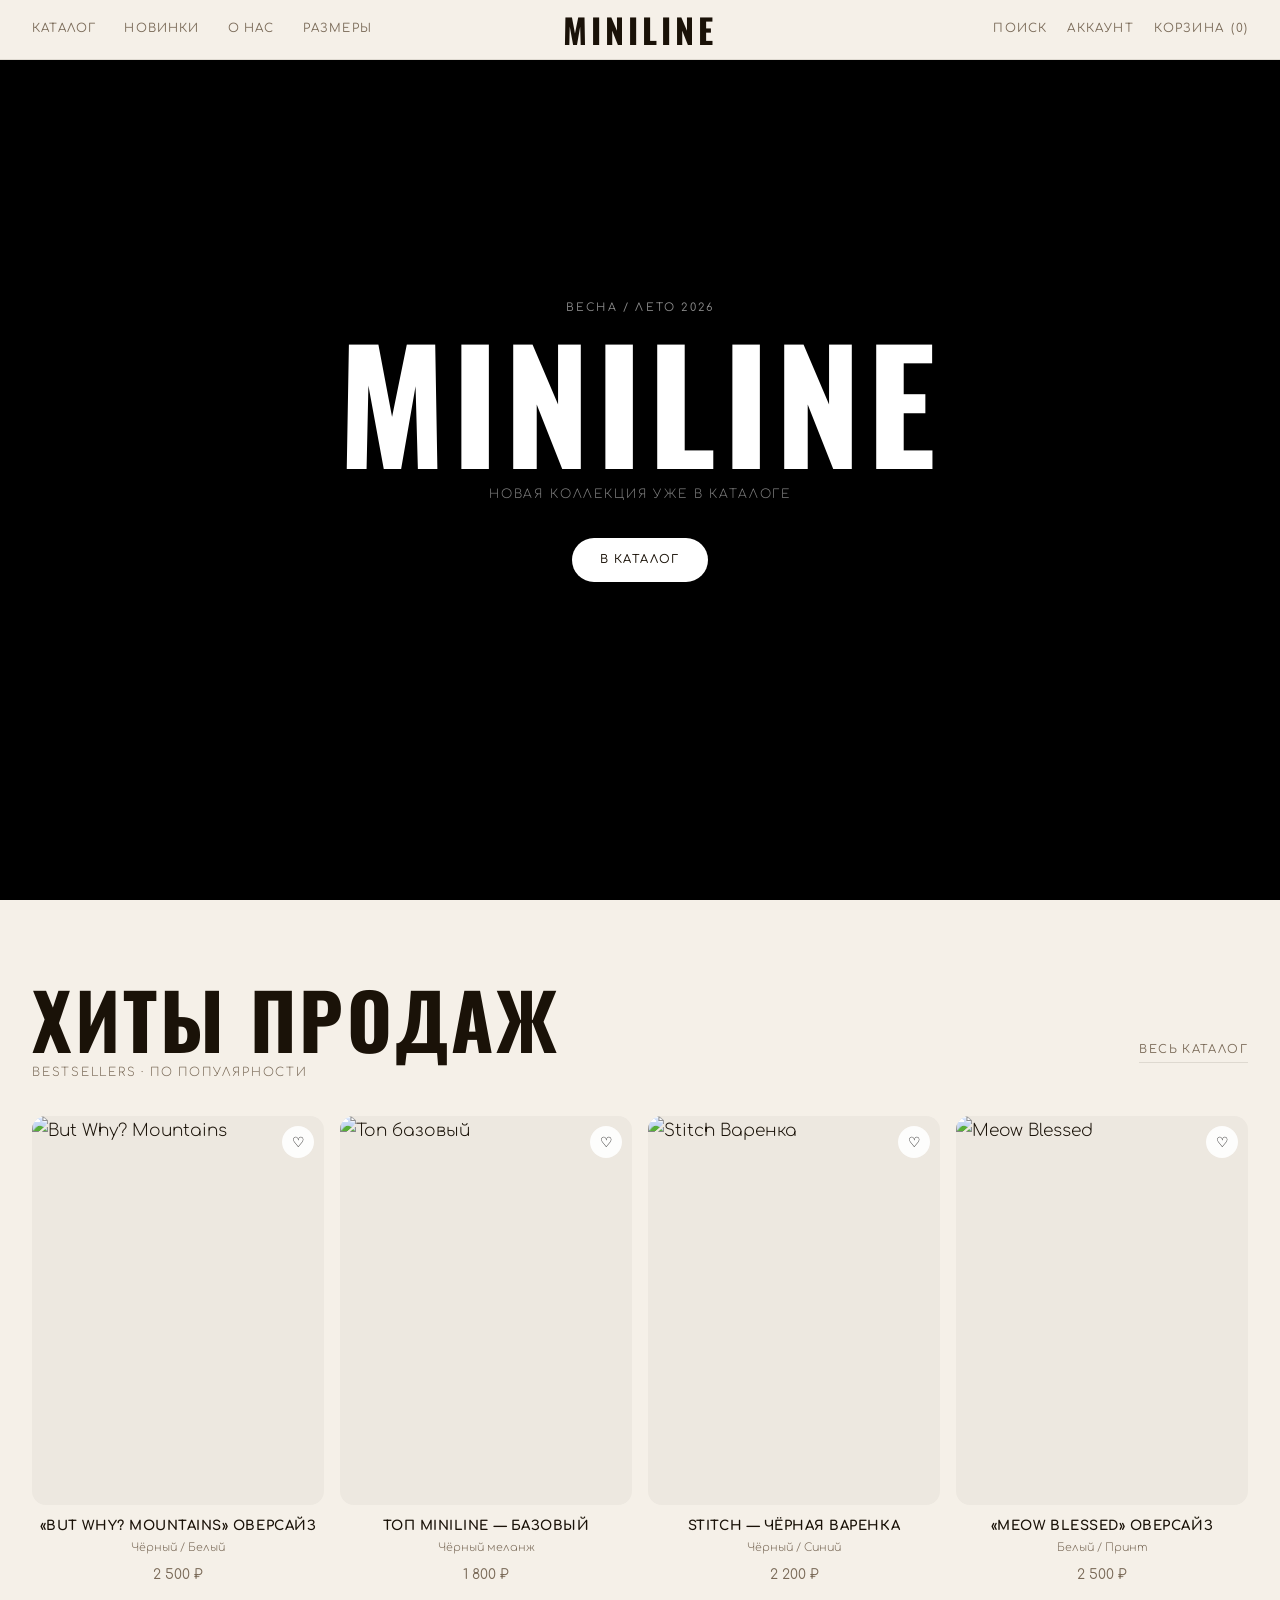
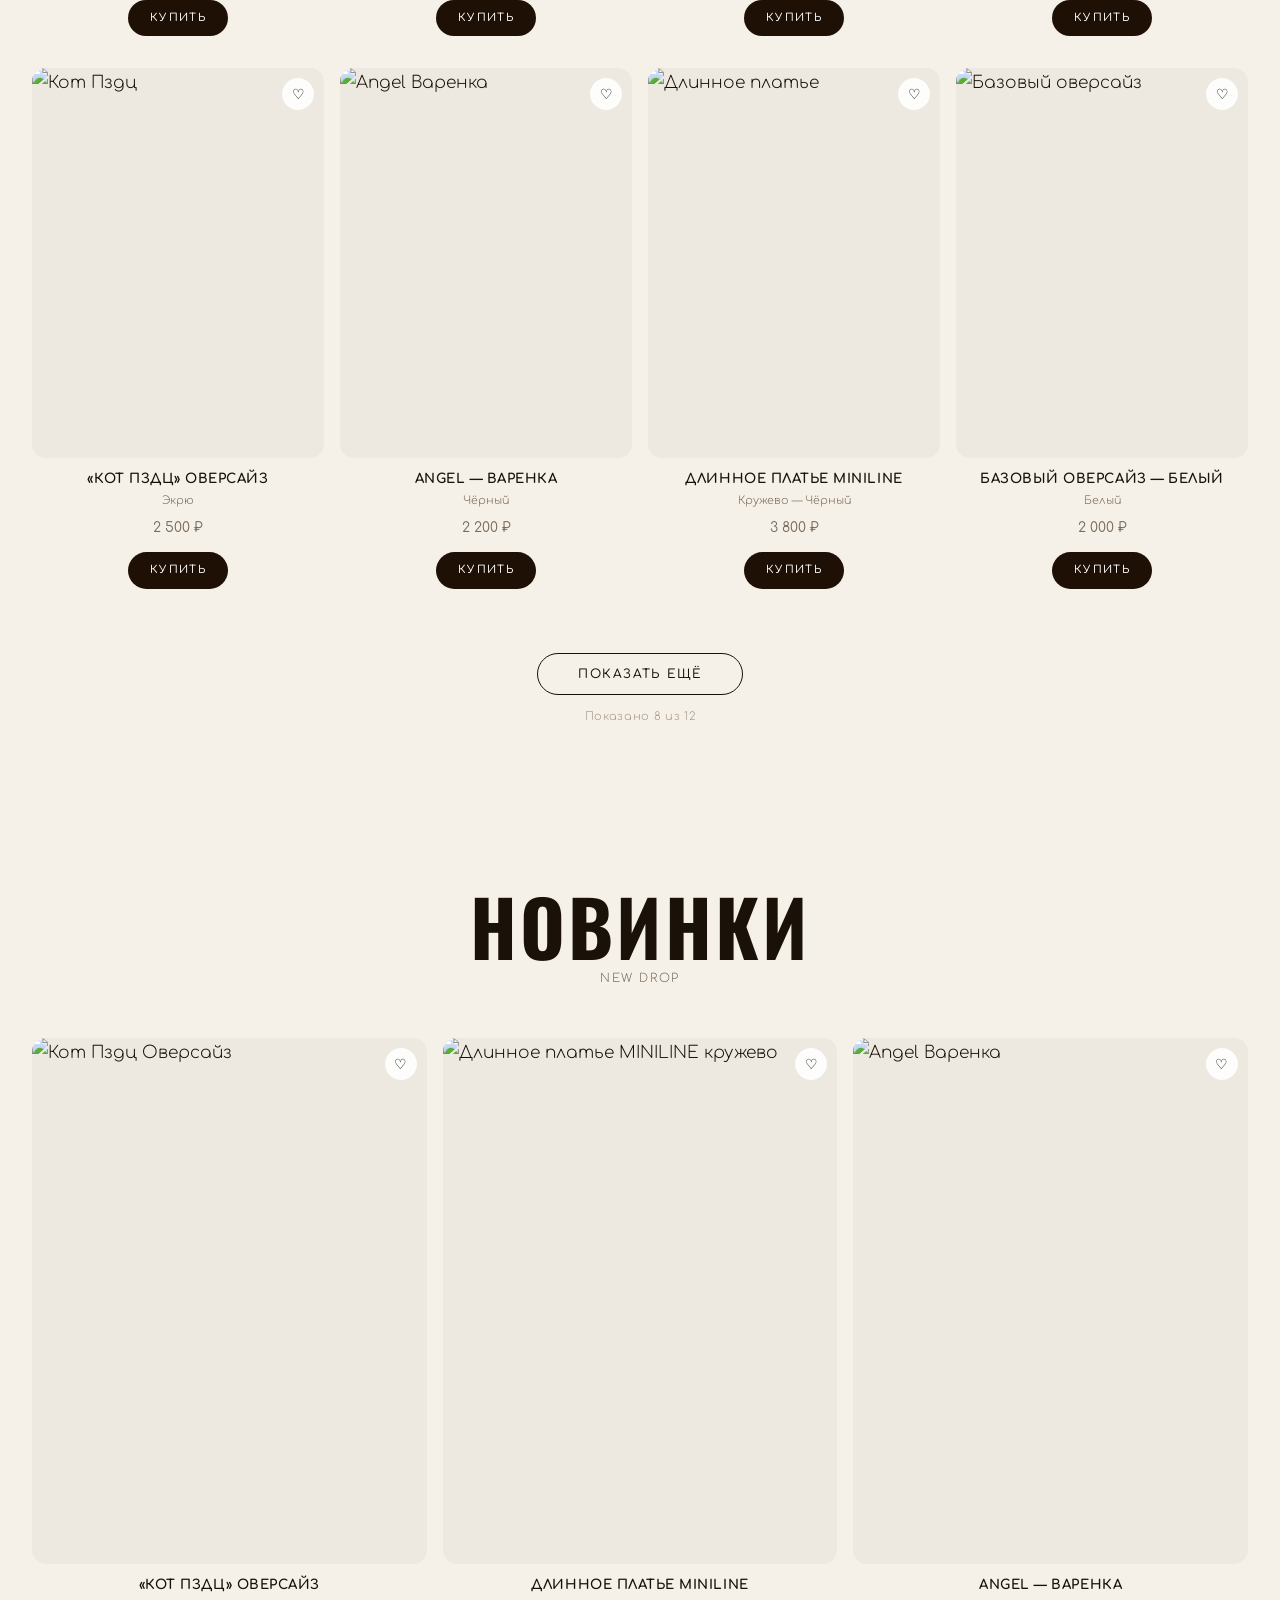
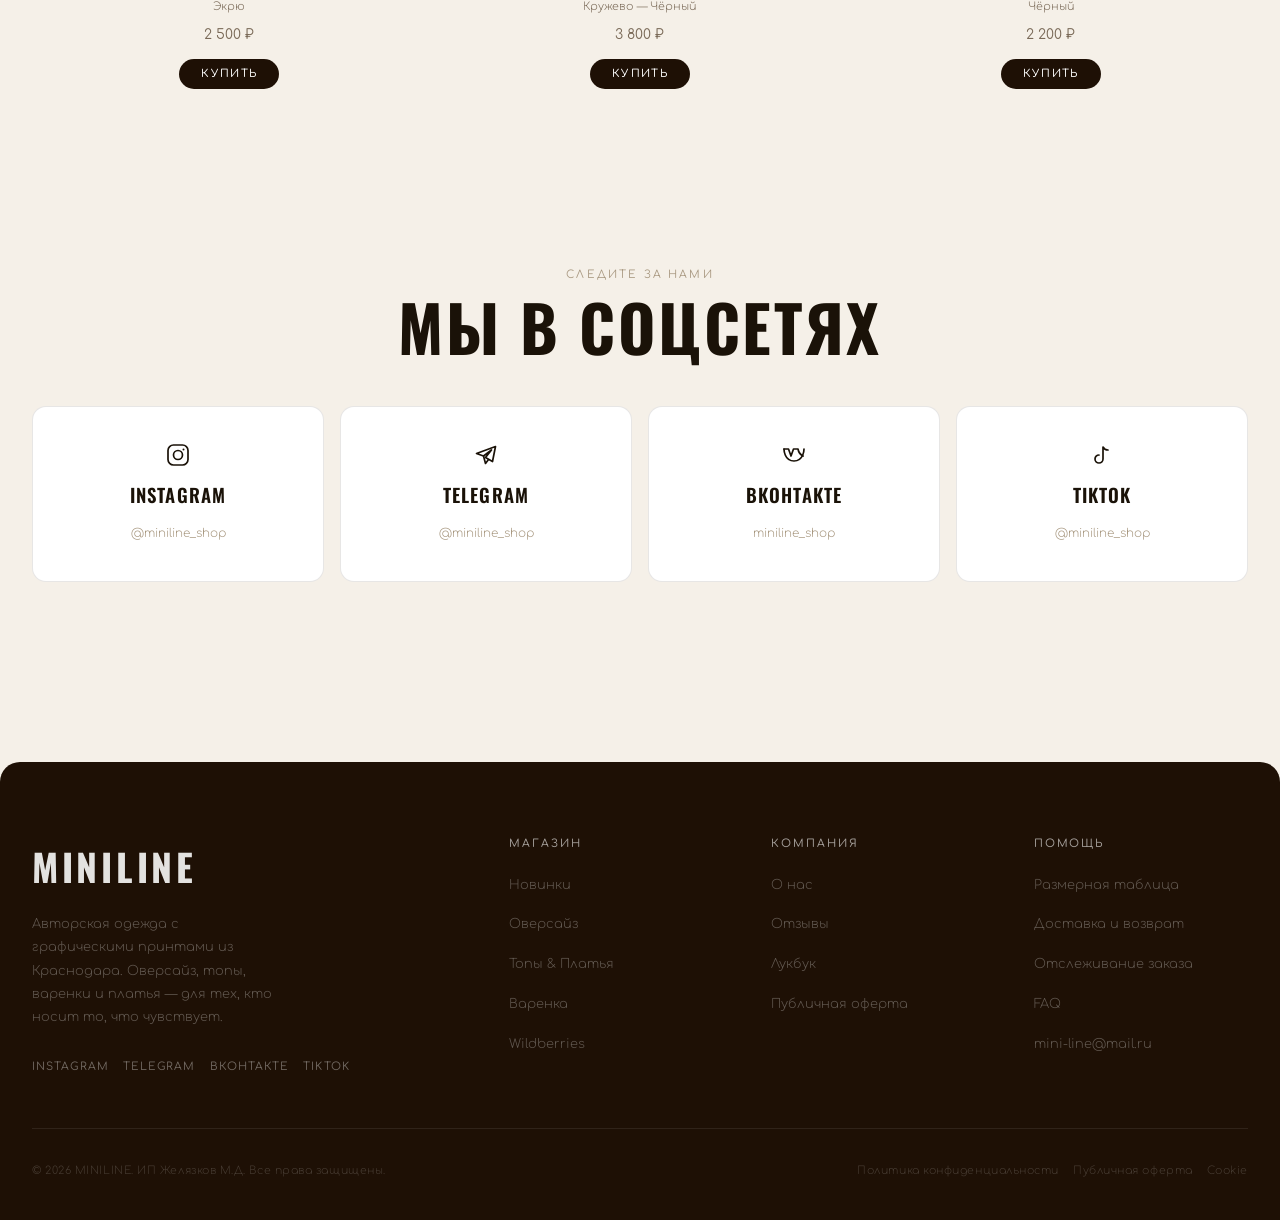
==== commit a12d3176: "Add files via upload" ====
--- a/index.html
+++ b/index.html
@@ -71,131 +71,182 @@
 
 
   <!-- =====================================================
-       Bestsellers Carousel
-  ====================================================== -->
-  <div class="carousel-section">
-    <div class="carousel-section__head">
+       Bestsellers Feed
+  ====================================================== -->
+  <div class="feed-section">
+    <div class="feed-section__head">
       <div>
         <span class="section__title">Хиты продаж</span>
-        <span class="section__subtitle">Bestsellers · сортировка по популярности</span>
-      </div>
-      <div class="carousel-nav">
-        <button class="carousel-btn" id="bestPrev" aria-label="Назад">←</button>
-        <button class="carousel-btn" id="bestNext" aria-label="Вперёд">→</button>
-      </div>
-    </div>
-
-    <div class="carousel-track-wrap">
-      <div class="carousel-track" id="bestTrack">
-
-        <div class="product-card carousel-card">
-          <div class="product-card__image">
-            <img class="product-card__img" src="https://images.pexels.com/photos/35587808/pexels-photo-35587808.jpeg?auto=compress&cs=tinysrgb&w=700&dpr=1" alt="But Why? Mountains" loading="lazy">
-            <button class="product-card__wish" aria-label="В избранное">♡</button>
-          </div>
-          <div class="product-card__info">
-            <p class="product-card__name">«But Why? Mountains» Оверсайз</p>
-            <p class="product-card__sub">Чёрный / Белый</p>
-            <p class="product-card__price">2 500 ₽</p>
-            <a href="product.html" class="product-card__buy">Купить</a>
-          </div>
-        </div>
-
-        <div class="product-card carousel-card">
-          <div class="product-card__image">
-            <img class="product-card__img" src="https://images.pexels.com/photos/13644599/pexels-photo-13644599.jpeg?auto=compress&cs=tinysrgb&w=700&dpr=1" alt="Топ базовый" loading="lazy">
-            <button class="product-card__wish" aria-label="В избранное">♡</button>
-          </div>
-          <div class="product-card__info">
-            <p class="product-card__name">Топ Miniline — базовый</p>
-            <p class="product-card__sub">Чёрный меланж</p>
-            <p class="product-card__price">1 800 ₽</p>
-            <a href="product.html" class="product-card__buy">Купить</a>
-          </div>
-        </div>
-
-        <div class="product-card carousel-card">
-          <div class="product-card__image">
-            <img class="product-card__img" src="https://images.pexels.com/photos/28996386/pexels-photo-28996386.jpeg?auto=compress&cs=tinysrgb&w=700&dpr=1" alt="Stitch Варенка" loading="lazy">
-            <button class="product-card__wish" aria-label="В избранное">♡</button>
-          </div>
-          <div class="product-card__info">
-            <p class="product-card__name">Stitch — Чёрная варенка</p>
-            <p class="product-card__sub">Чёрный / Синий</p>
-            <p class="product-card__price">2 200 ₽</p>
-            <a href="product.html" class="product-card__buy">Купить</a>
-          </div>
-        </div>
-
-        <div class="product-card carousel-card">
-          <div class="product-card__image">
-            <img class="product-card__img" src="https://images.pexels.com/photos/2695854/pexels-photo-2695854.jpeg?auto=compress&cs=tinysrgb&w=700&dpr=1" alt="Meow Blessed" loading="lazy">
-            <button class="product-card__wish" aria-label="В избранное">♡</button>
-          </div>
-          <div class="product-card__info">
-            <p class="product-card__name">«Meow Blessed» Оверсайз</p>
-            <p class="product-card__sub">Белый / Принт</p>
-            <p class="product-card__price">2 500 ₽</p>
-            <a href="product.html" class="product-card__buy">Купить</a>
-          </div>
-        </div>
-
-        <div class="product-card carousel-card">
-          <div class="product-card__image">
-            <img class="product-card__img" src="https://images.pexels.com/photos/3171641/pexels-photo-3171641.jpeg?auto=compress&cs=tinysrgb&w=700&dpr=1" alt="Кот Пздц" loading="lazy">
-            <button class="product-card__wish" aria-label="В избранное">♡</button>
-          </div>
-          <div class="product-card__info">
-            <p class="product-card__name">«Кот Пздц» Оверсайз</p>
-            <p class="product-card__sub">Экрю</p>
-            <p class="product-card__price">2 500 ₽</p>
-            <a href="product.html" class="product-card__buy">Купить</a>
-          </div>
-        </div>
-
-        <div class="product-card carousel-card">
-          <div class="product-card__image">
-            <img class="product-card__img" src="https://images.pexels.com/photos/9594676/pexels-photo-9594676.jpeg?auto=compress&cs=tinysrgb&w=700&dpr=1" alt="Angel Варенка" loading="lazy">
-            <button class="product-card__wish" aria-label="В избранное">♡</button>
-          </div>
-          <div class="product-card__info">
-            <p class="product-card__name">Angel — Варенка</p>
-            <p class="product-card__sub">Чёрный</p>
-            <p class="product-card__price">2 200 ₽</p>
-            <a href="product.html" class="product-card__buy">Купить</a>
-          </div>
-        </div>
-
-        <div class="product-card carousel-card">
-          <div class="product-card__image">
-            <img class="product-card__img" src="https://images.pexels.com/photos/9594088/pexels-photo-9594088.jpeg?auto=compress&cs=tinysrgb&w=700&dpr=1" alt="Длинное платье" loading="lazy">
-            <button class="product-card__wish" aria-label="В избранное">♡</button>
-          </div>
-          <div class="product-card__info">
-            <p class="product-card__name">Длинное платье MINILINE</p>
-            <p class="product-card__sub">Кружево — Чёрный</p>
-            <p class="product-card__price">3 800 ₽</p>
-            <a href="product.html" class="product-card__buy">Купить</a>
-          </div>
-        </div>
-
-        <div class="product-card carousel-card">
-          <div class="product-card__image">
-            <img class="product-card__img" src="https://images.pexels.com/photos/2695854/pexels-photo-2695854.jpeg?auto=compress&cs=tinysrgb&w=700&dpr=1" alt="Базовый оверсайз" loading="lazy">
-            <button class="product-card__wish" aria-label="В избранное">♡</button>
-          </div>
-          <div class="product-card__info">
-            <p class="product-card__name">Базовый оверсайз — Белый</p>
-            <p class="product-card__sub">Белый</p>
-            <p class="product-card__price">2 000 ₽</p>
-            <a href="product.html" class="product-card__buy">Купить</a>
-          </div>
-        </div>
-
-      </div>
-    </div>
-
-    <a href="catalog.html" class="carousel-section__all">Смотреть весь каталог →</a>
+        <span class="section__subtitle">Bestsellers · по популярности</span>
+      </div>
+      <a href="catalog.html" class="section__link">Весь каталог</a>
+    </div>
+
+    <div class="product-grid product-grid--4" id="bestFeed">
+
+      <div class="product-card">
+        <div class="product-card__image">
+          <img class="product-card__img" src="https://images.pexels.com/photos/35587808/pexels-photo-35587808.jpeg?auto=compress&cs=tinysrgb&w=700&dpr=1" alt="But Why? Mountains" loading="lazy">
+          <button class="product-card__wish" aria-label="В избранное">♡</button>
+        </div>
+        <div class="product-card__info">
+          <p class="product-card__name">«But Why? Mountains» Оверсайз</p>
+          <p class="product-card__sub">Чёрный / Белый</p>
+          <p class="product-card__price">2 500 ₽</p>
+          <a href="product.html" class="product-card__buy">Купить</a>
+        </div>
+      </div>
+
+      <div class="product-card">
+        <div class="product-card__image">
+          <img class="product-card__img" src="https://images.pexels.com/photos/13644599/pexels-photo-13644599.jpeg?auto=compress&cs=tinysrgb&w=700&dpr=1" alt="Топ базовый" loading="lazy">
+          <button class="product-card__wish" aria-label="В избранное">♡</button>
+        </div>
+        <div class="product-card__info">
+          <p class="product-card__name">Топ Miniline — базовый</p>
+          <p class="product-card__sub">Чёрный меланж</p>
+          <p class="product-card__price">1 800 ₽</p>
+          <a href="product.html" class="product-card__buy">Купить</a>
+        </div>
+      </div>
+
+      <div class="product-card">
+        <div class="product-card__image">
+          <img class="product-card__img" src="https://images.pexels.com/photos/28996386/pexels-photo-28996386.jpeg?auto=compress&cs=tinysrgb&w=700&dpr=1" alt="Stitch Варенка" loading="lazy">
+          <button class="product-card__wish" aria-label="В избранное">♡</button>
+        </div>
+        <div class="product-card__info">
+          <p class="product-card__name">Stitch — Чёрная варенка</p>
+          <p class="product-card__sub">Чёрный / Синий</p>
+          <p class="product-card__price">2 200 ₽</p>
+          <a href="product.html" class="product-card__buy">Купить</a>
+        </div>
+      </div>
+
+      <div class="product-card">
+        <div class="product-card__image">
+          <img class="product-card__img" src="https://images.pexels.com/photos/2695854/pexels-photo-2695854.jpeg?auto=compress&cs=tinysrgb&w=700&dpr=1" alt="Meow Blessed" loading="lazy">
+          <button class="product-card__wish" aria-label="В избранное">♡</button>
+        </div>
+        <div class="product-card__info">
+          <p class="product-card__name">«Meow Blessed» Оверсайз</p>
+          <p class="product-card__sub">Белый / Принт</p>
+          <p class="product-card__price">2 500 ₽</p>
+          <a href="product.html" class="product-card__buy">Купить</a>
+        </div>
+      </div>
+
+      <div class="product-card">
+        <div class="product-card__image">
+          <img class="product-card__img" src="https://images.pexels.com/photos/3171641/pexels-photo-3171641.jpeg?auto=compress&cs=tinysrgb&w=700&dpr=1" alt="Кот Пздц" loading="lazy">
+          <button class="product-card__wish" aria-label="В избранное">♡</button>
+        </div>
+        <div class="product-card__info">
+          <p class="product-card__name">«Кот Пздц» Оверсайз</p>
+          <p class="product-card__sub">Экрю</p>
+          <p class="product-card__price">2 500 ₽</p>
+          <a href="product.html" class="product-card__buy">Купить</a>
+        </div>
+      </div>
+
+      <div class="product-card">
+        <div class="product-card__image">
+          <img class="product-card__img" src="https://images.pexels.com/photos/9594676/pexels-photo-9594676.jpeg?auto=compress&cs=tinysrgb&w=700&dpr=1" alt="Angel Варенка" loading="lazy">
+          <button class="product-card__wish" aria-label="В избранное">♡</button>
+        </div>
+        <div class="product-card__info">
+          <p class="product-card__name">Angel — Варенка</p>
+          <p class="product-card__sub">Чёрный</p>
+          <p class="product-card__price">2 200 ₽</p>
+          <a href="product.html" class="product-card__buy">Купить</a>
+        </div>
+      </div>
+
+      <div class="product-card">
+        <div class="product-card__image">
+          <img class="product-card__img" src="https://images.pexels.com/photos/9594088/pexels-photo-9594088.jpeg?auto=compress&cs=tinysrgb&w=700&dpr=1" alt="Длинное платье" loading="lazy">
+          <button class="product-card__wish" aria-label="В избранное">♡</button>
+        </div>
+        <div class="product-card__info">
+          <p class="product-card__name">Длинное платье MINILINE</p>
+          <p class="product-card__sub">Кружево — Чёрный</p>
+          <p class="product-card__price">3 800 ₽</p>
+          <a href="product.html" class="product-card__buy">Купить</a>
+        </div>
+      </div>
+
+      <div class="product-card">
+        <div class="product-card__image">
+          <img class="product-card__img" src="https://images.pexels.com/photos/35587808/pexels-photo-35587808.jpeg?auto=compress&cs=tinysrgb&w=700&dpr=1" alt="Базовый оверсайз" loading="lazy">
+          <button class="product-card__wish" aria-label="В избранное">♡</button>
+        </div>
+        <div class="product-card__info">
+          <p class="product-card__name">Базовый оверсайз — Белый</p>
+          <p class="product-card__sub">Белый</p>
+          <p class="product-card__price">2 000 ₽</p>
+          <a href="product.html" class="product-card__buy">Купить</a>
+        </div>
+      </div>
+
+      <!-- скрытые карточки, показываются по «Показать ещё» -->
+      <div class="product-card feed-hidden">
+        <div class="product-card__image">
+          <img class="product-card__img" src="https://images.pexels.com/photos/28996386/pexels-photo-28996386.jpeg?auto=compress&cs=tinysrgb&w=700&dpr=1" alt="Варенка Синяя" loading="lazy">
+          <button class="product-card__wish" aria-label="В избранное">♡</button>
+        </div>
+        <div class="product-card__info">
+          <p class="product-card__name">Варенка — Синяя</p>
+          <p class="product-card__sub">Синий</p>
+          <p class="product-card__price">2 200 ₽</p>
+          <a href="product.html" class="product-card__buy">Купить</a>
+        </div>
+      </div>
+
+      <div class="product-card feed-hidden">
+        <div class="product-card__image">
+          <img class="product-card__img" src="https://images.pexels.com/photos/13644599/pexels-photo-13644599.jpeg?auto=compress&cs=tinysrgb&w=700&dpr=1" alt="Топ кружево" loading="lazy">
+          <button class="product-card__wish" aria-label="В избранное">♡</button>
+        </div>
+        <div class="product-card__info">
+          <p class="product-card__name">Топ MINILINE — кружево</p>
+          <p class="product-card__sub">Белый</p>
+          <p class="product-card__price">1 900 ₽</p>
+          <a href="product.html" class="product-card__buy">Купить</a>
+        </div>
+      </div>
+
+      <div class="product-card feed-hidden">
+        <div class="product-card__image">
+          <img class="product-card__img" src="https://images.pexels.com/photos/2695854/pexels-photo-2695854.jpeg?auto=compress&cs=tinysrgb&w=700&dpr=1" alt="Оверсайз Серый" loading="lazy">
+          <button class="product-card__wish" aria-label="В избранное">♡</button>
+        </div>
+        <div class="product-card__info">
+          <p class="product-card__name">«Don't Smoke» Оверсайз</p>
+          <p class="product-card__sub">Серый / Принт</p>
+          <p class="product-card__price">2 500 ₽</p>
+          <a href="product.html" class="product-card__buy">Купить</a>
+        </div>
+      </div>
+
+      <div class="product-card feed-hidden">
+        <div class="product-card__image">
+          <img class="product-card__img" src="https://images.pexels.com/photos/9594676/pexels-photo-9594676.jpeg?auto=compress&cs=tinysrgb&w=700&dpr=1" alt="Платье Мини" loading="lazy">
+          <button class="product-card__wish" aria-label="В избранное">♡</button>
+        </div>
+        <div class="product-card__info">
+          <p class="product-card__name">Платье мини — Чёрное</p>
+          <p class="product-card__sub">Чёрный</p>
+          <p class="product-card__price">2 800 ₽</p>
+          <a href="product.html" class="product-card__buy">Купить</a>
+        </div>
+      </div>
+
+    </div>
+
+    <div class="feed-more-wrap">
+      <button class="feed-more-btn" id="feedMoreBtn">Показать ещё</button>
+      <p class="feed-more-count" id="feedCount">Показано 8 из 12</p>
+    </div>
   </div>
 
   <!-- =====================================================
--- a/styles.css
+++ b/styles.css
@@ -1017,6 +1017,68 @@
   .statement__quote { font-size: 1.9rem; }
   .newsletter__title { font-size: 2.2rem; }
   .newsletter__form { max-width: 100%; }
+}
+
+/* ============================================================
+   Bestsellers Feed
+============================================================ */
+.feed-section {
+  max-width: 1440px;
+  margin: 0 auto;
+  padding: 80px 32px;
+}
+
+.feed-section__head {
+  display: flex;
+  align-items: baseline;
+  justify-content: space-between;
+  margin-bottom: 32px;
+}
+
+.feed-hidden { display: none; }
+
+@keyframes feedIn {
+  from { opacity: 0; transform: translateY(16px); }
+  to   { opacity: 1; transform: translateY(0); }
+}
+
+.feed-more-wrap {
+  display: flex;
+  flex-direction: column;
+  align-items: center;
+  gap: 12px;
+  margin-top: 48px;
+}
+
+.feed-more-btn {
+  font-family: var(--font-body);
+  font-size: 0.72rem;
+  font-weight: 500;
+  letter-spacing: 0.12em;
+  text-transform: uppercase;
+  padding: 13px 40px;
+  border: 1.5px solid var(--text-primary);
+  border-radius: var(--radius-btn);
+  background: none;
+  color: var(--text-primary);
+  cursor: pointer;
+  transition: background var(--ease-fast), color var(--ease-fast);
+}
+.feed-more-btn:hover { background: var(--accent); color: #fff; border-color: var(--accent); }
+.feed-more-btn:disabled { opacity: 0.4; cursor: default; }
+
+.feed-more-count {
+  font-size: 0.66rem;
+  color: var(--text-muted);
+  letter-spacing: 0.06em;
+}
+
+@media (max-width: 1100px) {
+  .feed-section { padding: 64px 24px; }
+}
+@media (max-width: 860px) {
+  .feed-section { padding: 48px 16px; }
+  .feed-section__head { flex-direction: column; gap: 6px; }
 }
 
 /* ============================================================
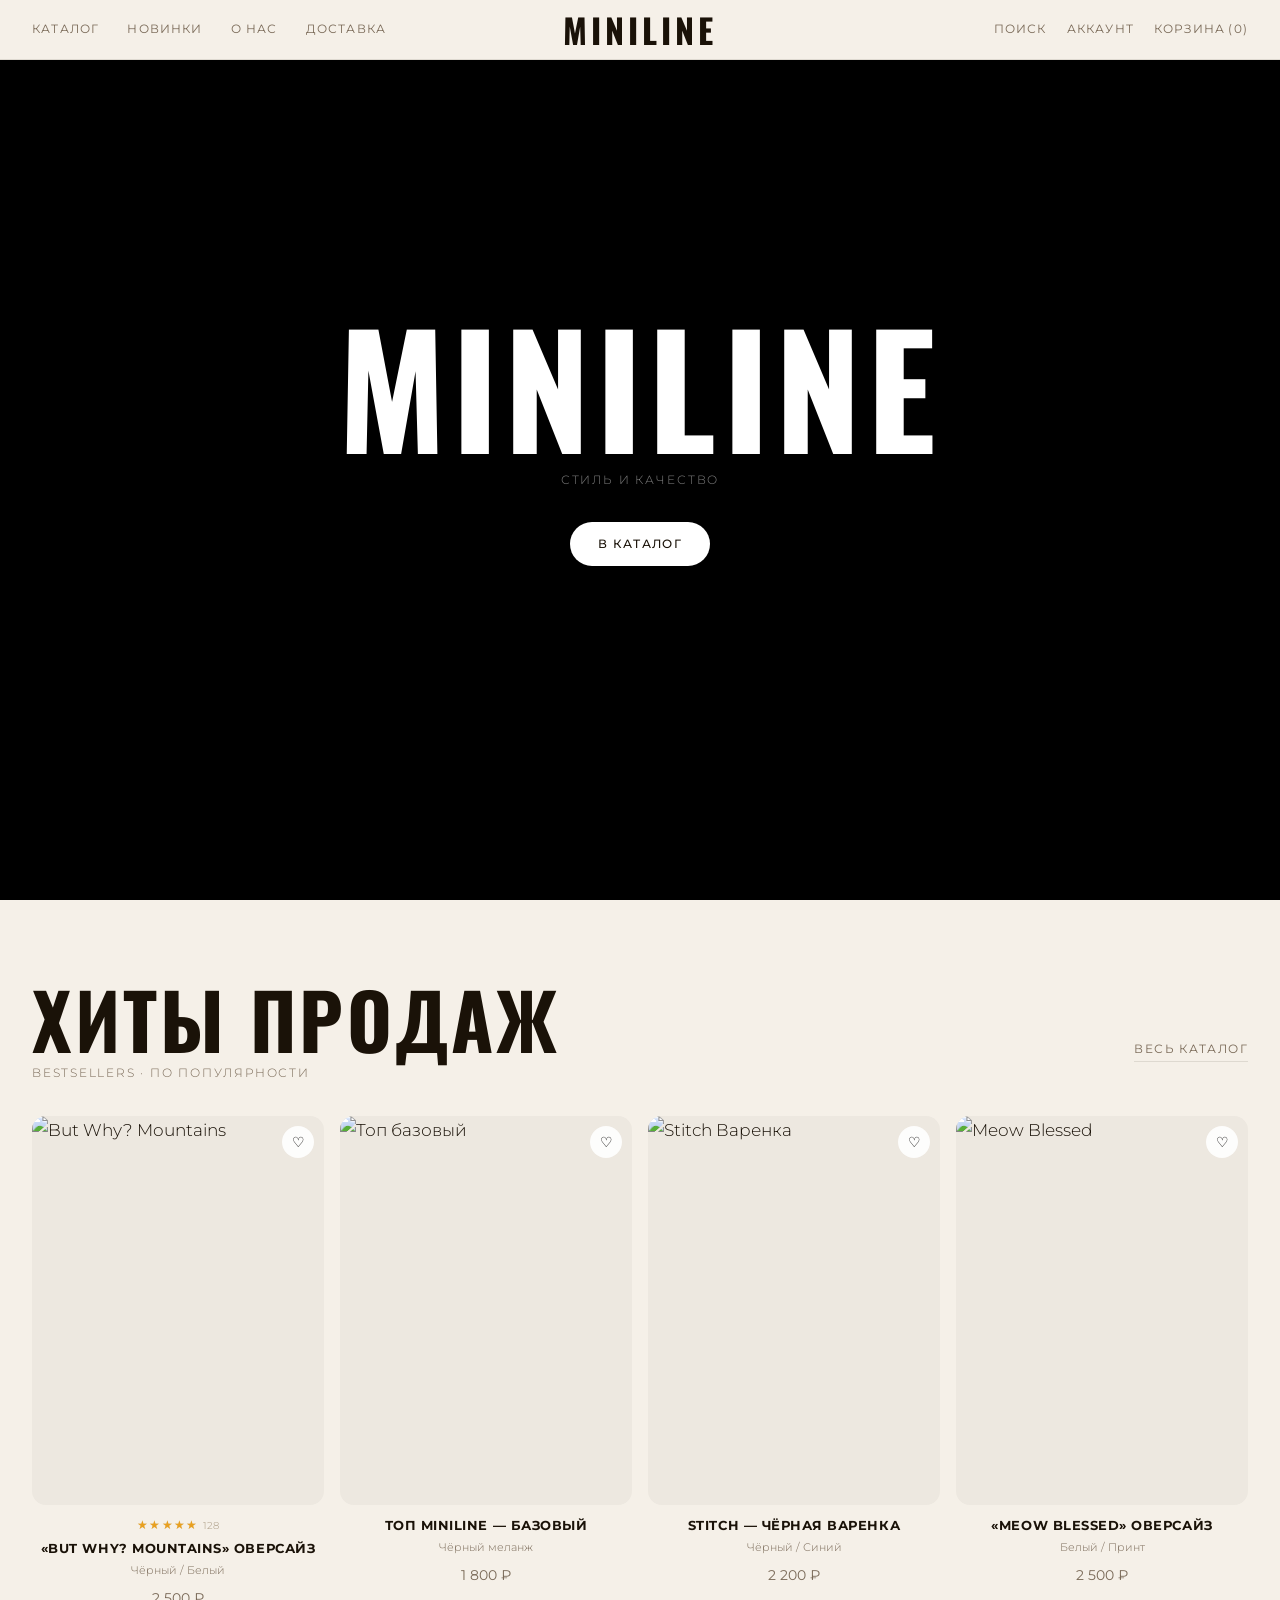
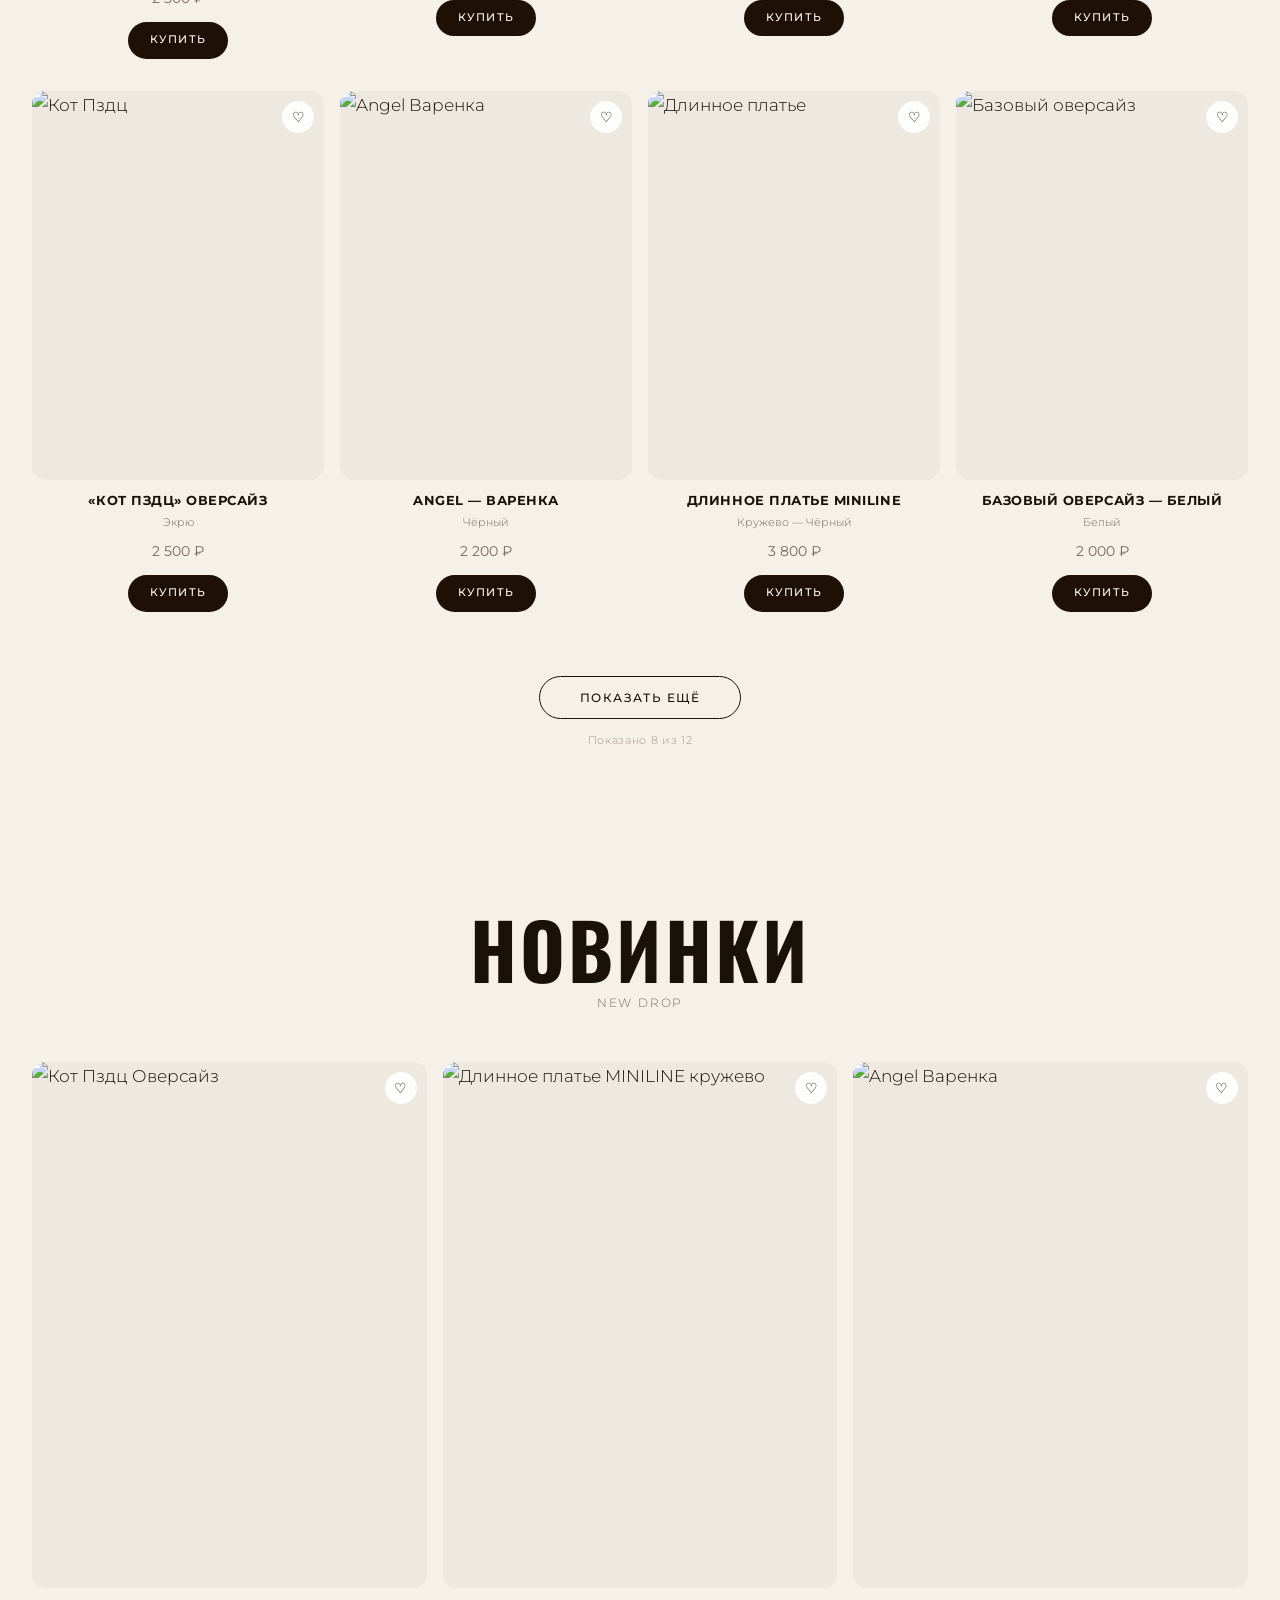
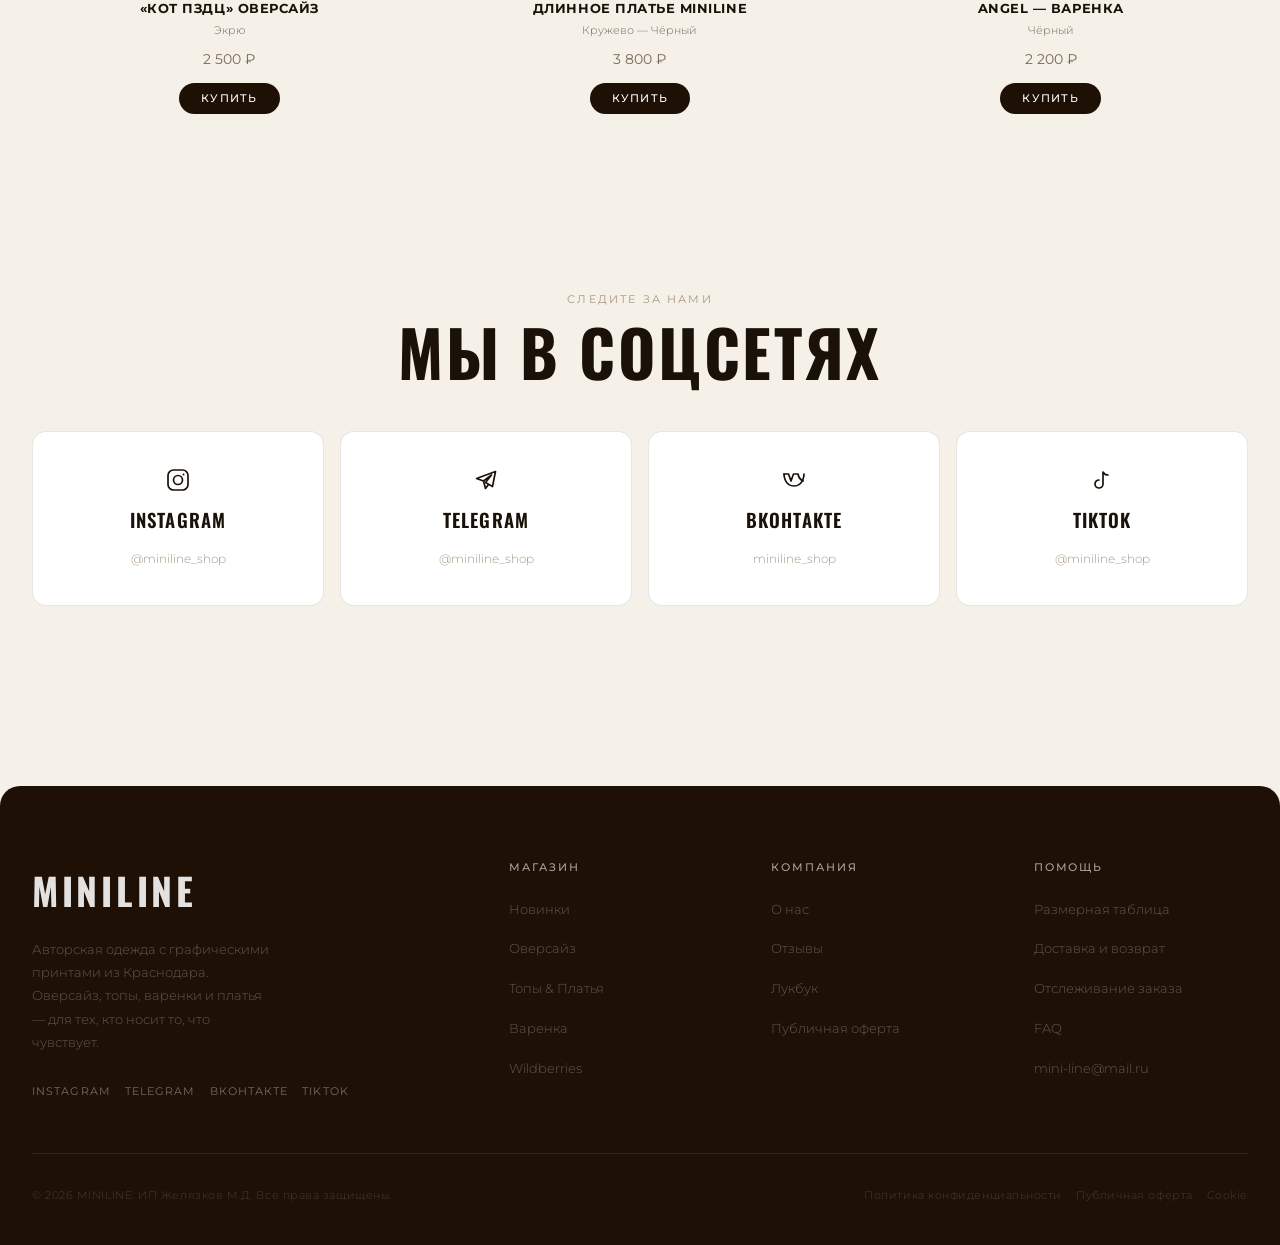
==== commit 619b73a4: "Add files via upload" ====
--- a/index.html
+++ b/index.html
@@ -6,7 +6,7 @@
   <title>MINILINE — Стиль и качество</title>
   <link rel="preconnect" href="https://fonts.googleapis.com">
   <link rel="preconnect" href="https://fonts.gstatic.com" crossorigin>
-  <link href="https://fonts.googleapis.com/css2?family=Comfortaa:wght@300;400;500;600;700&family=Oswald:wght@400;600;700&display=swap" rel="stylesheet">
+  <link href="https://fonts.googleapis.com/css2?family=Montserrat:wght@300;400;500;600;700&family=Oswald:wght@400;600;700&display=swap" rel="stylesheet">
   <link rel="stylesheet" href="styles.css">
 </head>
 <body>
@@ -17,22 +17,32 @@
   <header class="header" id="header">
     <div class="header__inner">
 
+      <button class="nav__burger" id="burgerBtn" aria-label="Открыть меню">
+        <span></span><span></span><span></span>
+      </button>
+
       <nav class="nav__links">
         <a href="catalog.html">Каталог</a>
         <a href="shop.html">Новинки</a>
-        <a href="delivery.html">О нас</a>
-        <a href="delivery.html">Размеры</a>
+        <a href="about.html">О нас</a>
+        <a href="delivery.html">Доставка</a>
       </nav>
 
       <a href="index.html" class="logo">Miniline</a>
 
       <div class="nav__actions">
+        <a href="#" class="nav__icon-btn" aria-label="Поиск">
+          <svg width="20" height="20" viewBox="0 0 24 24" fill="none"><circle cx="11" cy="11" r="7" stroke="currentColor" stroke-width="1.7"/><path d="M16.5 16.5L21 21" stroke="currentColor" stroke-width="1.7" stroke-linecap="round"/></svg>
+        </a>
+        <a href="account.html" class="nav__icon-btn" aria-label="Аккаунт">
+          <svg width="20" height="20" viewBox="0 0 24 24" fill="none"><circle cx="12" cy="8" r="4" stroke="currentColor" stroke-width="1.7"/><path d="M4 20c0-4 3.6-7 8-7s8 3 8 7" stroke="currentColor" stroke-width="1.7" stroke-linecap="round"/></svg>
+        </a>
+        <a href="cart.html" class="nav__icon-btn" aria-label="Корзина" style="position:relative">
+          <svg width="20" height="20" viewBox="0 0 24 24" fill="none"><path d="M6 2L3 6v14a2 2 0 002 2h14a2 2 0 002-2V6l-3-4z" stroke="currentColor" stroke-width="1.7" stroke-linejoin="round"/><line x1="3" y1="6" x2="21" y2="6" stroke="currentColor" stroke-width="1.7"/><path d="M16 10a4 4 0 01-8 0" stroke="currentColor" stroke-width="1.7" stroke-linecap="round"/></svg>
+        </a>
         <a href="#">Поиск</a>
         <a href="account.html">Аккаунт</a>
-        <a href="cart.html">Корзина &thinsp;(0)</a>
-        <button class="nav__burger" id="burgerBtn" aria-label="Открыть меню">
-          <span></span><span></span><span></span>
-        </button>
+        <a href="cart.html">Корзина&thinsp;(0)</a>
       </div>
 
     </div>
@@ -60,9 +70,8 @@
   ====================================================== -->
   <section class="hero hero--dark">
     <div class="hero__content">
-      <p class="hero__eyebrow">Весна / Лето 2026</p>
       <h1 class="hero__title">Miniline</h1>
-      <p class="hero__sub">Новая коллекция уже в каталоге</p>
+      <p class="hero__sub">Стиль и качество</p>
       <div class="hero__cta-group">
         <a href="catalog.html" class="btn btn--light">В каталог</a>
       </div>
@@ -90,6 +99,11 @@
           <button class="product-card__wish" aria-label="В избранное">♡</button>
         </div>
         <div class="product-card__info">
+          <!-- WP: woocommerce_get_product_thumbnail() → wc_get_rating_html() -->
+          <div class="product-card__rating">
+            <div class="star-rating" aria-label="4.9 из 5"><span class="star-rating__fill" style="width:98%"></span></div>
+            <span class="product-card__rating-count">128</span>
+          </div>
           <p class="product-card__name">«But Why? Mountains» Оверсайз</p>
           <p class="product-card__sub">Чёрный / Белый</p>
           <p class="product-card__price">2 500 ₽</p>
--- a/styles.css
+++ b/styles.css
@@ -12,7 +12,7 @@
   --accent-hover:   #2f1d0a;
 
   --font-display: 'Oswald', 'Impact', sans-serif;
-  --font-body:    'Comfortaa', system-ui, sans-serif;
+  --font-body:    'Montserrat', system-ui, sans-serif;
 
   --radius-card: 14px;
   --radius-btn:  50px;
@@ -82,6 +82,37 @@
   display: grid;
   grid-template-columns: 1fr auto 1fr;
   align-items: center;
+}
+
+/* Icon buttons in nav actions */
+.nav__icon-btn {
+  display: flex;
+  align-items: center;
+  justify-content: center;
+  width: 36px;
+  height: 36px;
+  color: var(--text-secondary);
+  transition: color var(--ease-fast);
+  position: relative;
+}
+.nav__icon-btn:hover { color: var(--text-primary); }
+.nav__icon-btn svg { display: block; }
+
+.nav__cart-count {
+  position: absolute;
+  top: 2px;
+  right: 2px;
+  width: 16px;
+  height: 16px;
+  border-radius: 50%;
+  background: var(--accent);
+  color: #fff;
+  font-size: 9px;
+  font-weight: 600;
+  display: flex;
+  align-items: center;
+  justify-content: center;
+  line-height: 1;
 }
 
 .nav__links { display: flex; gap: 28px; }
@@ -133,6 +164,8 @@
   transition: color var(--ease-fast);
 }
 .nav__actions a:hover { color: var(--text-primary); }
+/* Icon buttons — hidden on desktop */
+.nav__icon-btn { display: none; }
 
 /* Burger */
 .nav__burger {
@@ -455,6 +488,284 @@
   background: transparent;
 }
 
+/* ============================================================
+   Star Rating — shared component
+   WP: .star-rating used by wc_get_rating_html()
+============================================================ */
+.star-rating {
+  display: inline-block;
+  position: relative;
+  width: 5em;
+  font-size: 0.75rem;
+  line-height: 1;
+  color: #ddd;
+  font-family: 'Times New Roman', serif;
+  letter-spacing: 0.1em;
+}
+.star-rating::before {
+  content: '★★★★★';
+  display: block;
+}
+.star-rating__fill {
+  position: absolute;
+  top: 0;
+  left: 0;
+  overflow: hidden;
+  color: #e8a020;
+  white-space: nowrap;
+}
+.star-rating__fill::before { content: '★★★★★'; }
+
+/* Rating in product cards — WP: woocommerce_get_product_thumbnail() */
+.product-card__rating {
+  display: flex;
+  align-items: center;
+  gap: 6px;
+  margin-bottom: 5px;
+  justify-content: center;
+}
+.product-card__rating .star-rating { font-size: 0.7rem; }
+.product-card__rating-count {
+  font-size: 0.6rem;
+  color: var(--text-muted);
+}
+
+/* ============================================================
+   Product Reviews — WP: woocommerce-Reviews / comments_template()
+============================================================ */
+.product-tab-count {
+  display: inline-flex;
+  align-items: center;
+  justify-content: center;
+  min-width: 18px;
+  height: 18px;
+  padding: 0 5px;
+  border-radius: 50px;
+  background: var(--bg);
+  font-size: 0.6rem;
+  font-weight: 600;
+  color: var(--text-secondary);
+  margin-left: 4px;
+  vertical-align: middle;
+}
+
+/* Summary block */
+.reviews-summary {
+  display: flex;
+  gap: 40px;
+  align-items: flex-start;
+  padding: 24px 0 28px;
+  border-bottom: 1px solid var(--border);
+  margin-bottom: 28px;
+}
+.reviews-summary__score {
+  display: flex;
+  flex-direction: column;
+  align-items: center;
+  gap: 8px;
+  min-width: 100px;
+}
+.reviews-summary__num {
+  font-family: var(--font-display);
+  font-size: 3rem;
+  font-weight: 700;
+  color: var(--text-primary);
+  line-height: 1;
+}
+.reviews-summary__score .star-rating { font-size: 0.9rem; }
+.reviews-summary__count { font-size: 0.66rem; color: var(--text-muted); }
+
+.reviews-summary__bars {
+  flex: 1;
+  display: flex;
+  flex-direction: column;
+  gap: 6px;
+}
+.rating-bar {
+  display: flex;
+  align-items: center;
+  gap: 8px;
+  font-size: 0.68rem;
+  color: var(--text-secondary);
+}
+.rating-bar span:first-child { min-width: 28px; }
+.rating-bar span:last-child { min-width: 14px; text-align: right; }
+.rating-bar__track {
+  flex: 1;
+  height: 6px;
+  background: var(--bg);
+  border-radius: 3px;
+  overflow: hidden;
+}
+.rating-bar__fill {
+  height: 100%;
+  background: #e8a020;
+  border-radius: 3px;
+  transition: width 0.6s ease;
+}
+
+/* Review list — WP: .commentlist.woocommerce-Reviews-comments */
+.commentlist {
+  list-style: none;
+  display: flex;
+  flex-direction: column;
+  gap: 0;
+}
+
+.review {
+  display: flex;
+  gap: 16px;
+  padding: 22px 0;
+  border-bottom: 1px solid var(--border);
+}
+.review:last-child { border-bottom: none; }
+
+.review-avatar {
+  width: 40px;
+  height: 40px;
+  border-radius: 50%;
+  background: var(--accent);
+  color: #fff;
+  font-family: var(--font-display);
+  font-size: 1rem;
+  font-weight: 700;
+  display: flex;
+  align-items: center;
+  justify-content: center;
+  flex-shrink: 0;
+}
+
+.review-body { flex: 1; }
+
+.review-head {
+  display: flex;
+  align-items: center;
+  gap: 10px;
+  flex-wrap: wrap;
+  margin-bottom: 8px;
+}
+.review-author { font-size: 0.8rem; font-weight: 600; color: var(--text-primary); }
+.review-head .star-rating { font-size: 0.72rem; }
+.review-date { font-size: 0.65rem; color: var(--text-muted); margin-left: auto; }
+.review-text { font-size: 0.8rem; line-height: 1.8; color: var(--text-secondary); }
+
+/* Full reviews section on product page */
+.product-reviews-section {
+  background: var(--bg-card);
+  border-top: 1px solid var(--border);
+  margin-top: 80px;
+}
+.product-reviews-inner {
+  max-width: 1440px;
+  margin: 0 auto;
+  padding: 64px 32px;
+}
+.product-reviews-head {
+  display: flex;
+  align-items: center;
+  gap: 24px;
+  margin-bottom: 48px;
+  padding-bottom: 28px;
+  border-bottom: 1px solid var(--border);
+  flex-wrap: wrap;
+}
+.product-reviews-head__title {
+  font-family: var(--font-display);
+  font-size: clamp(1.6rem, 3vw, 2.4rem);
+  font-weight: 700;
+  text-transform: uppercase;
+  letter-spacing: 0.04em;
+  color: var(--text-primary);
+}
+.product-reviews-head__rating {
+  display: flex;
+  align-items: center;
+  gap: 10px;
+  margin-left: auto;
+}
+.product-reviews-head__num {
+  font-family: var(--font-display);
+  font-size: 1.6rem;
+  font-weight: 700;
+  color: var(--text-primary);
+}
+.product-reviews-head__rating .star-rating { font-size: 0.9rem; }
+.product-reviews-head__count { font-size: 0.72rem; color: var(--text-muted); }
+
+.product-reviews-layout {
+  display: grid;
+  grid-template-columns: 320px 1fr;
+  gap: 48px;
+  align-items: start;
+}
+
+.product-reviews-aside {
+  position: sticky;
+  top: calc(var(--header-h) + 16px);
+}
+
+.reviews-summary--compact { margin-bottom: 28px; }
+.reviews-summary--compact .reviews-summary__bars { gap: 8px; }
+
+@media (max-width: 1100px) {
+  .product-reviews-layout { grid-template-columns: 280px 1fr; gap: 32px; }
+  .product-reviews-inner { padding: 48px 24px; }
+}
+@media (max-width: 860px) {
+  .product-reviews-layout { grid-template-columns: 1fr; }
+  .product-reviews-aside { position: static; }
+  .product-reviews-inner { padding: 40px 16px; }
+}
+
+/* Review form */
+.review-form-wrap {
+  margin-top: 36px;
+  padding-top: 32px;
+  border-top: 1px solid var(--border);
+}
+.review-form__title {
+  font-family: var(--font-display);
+  font-size: 1.1rem;
+  font-weight: 700;
+  text-transform: uppercase;
+  letter-spacing: 0.06em;
+  color: var(--text-primary);
+  margin-bottom: 6px;
+}
+.review-form__note { font-size: 0.72rem; color: var(--text-muted); margin-bottom: 20px; }
+
+.review-form__rating-pick {
+  display: flex;
+  align-items: center;
+  gap: 12px;
+  margin-bottom: 18px;
+}
+.review-form__rating-label { font-size: 0.68rem; letter-spacing: 0.08em; text-transform: uppercase; color: var(--text-secondary); }
+
+.star-pick { display: flex; gap: 2px; }
+.star-pick__btn {
+  background: none;
+  border: none;
+  font-size: 1.4rem;
+  color: #ddd;
+  cursor: pointer;
+  padding: 2px;
+  line-height: 1;
+  transition: color var(--ease-fast), transform var(--ease-fast);
+}
+.star-pick__btn:hover,
+.star-pick__btn.active { color: #e8a020; }
+.star-pick__btn:hover { transform: scale(1.15); }
+
+.review-form { display: flex; flex-direction: column; gap: 16px; }
+.review-form__fields { display: grid; grid-template-columns: 1fr 1fr; gap: 16px; }
+.form-textarea { resize: vertical; min-height: 100px; }
+
+@media (max-width: 600px) {
+  .reviews-summary { flex-direction: column; gap: 20px; }
+  .review-form__fields { grid-template-columns: 1fr; }
+}
+
 .product-card__name {
   font-size: 0.78rem;
   font-weight: 700;
@@ -956,10 +1267,17 @@
    Responsive — Mobile
 ============================================================ */
 @media (max-width: 860px) {
-  .header__inner { padding: 0 16px; }
+  /* Burger is now first grid child; nav__links hidden → burger|logo|actions */
+  .header__inner {
+    padding: 0 16px;
+    grid-template-columns: auto 1fr auto;
+  }
   .nav__links { display: none; }
   .nav__burger { display: flex; }
-  .nav__actions > a:not(:last-of-type) { display: none; }
+  /* Hide text links, show icon buttons */
+  .nav__actions > a:not(.nav__icon-btn) { display: none; }
+  .nav__icon-btn { display: flex !important; }
+  .nav__actions { gap: 2px; }
 
   .categories {
     grid-template-columns: repeat(2, 1fr);
@@ -1111,6 +1429,310 @@
   max-width: 1440px;
   margin: 0 auto;
   padding: 24px 32px 40px;
+}
+
+/* ============================================================
+   Catalog — Category Tree
+============================================================ */
+.cat-tree {
+  display: grid;
+  grid-template-columns: repeat(3, 1fr);
+  gap: 24px;
+  max-width: 1440px;
+  margin: 0 auto;
+  padding: 0 32px 80px;
+}
+
+.cat-section__hero {
+  display: block;
+  position: relative;
+  overflow: hidden;
+  border-radius: var(--radius-card);
+  margin-bottom: 16px;
+  background: #e8e3db;
+}
+.cat-section__img {
+  display: block;
+  width: 100%;
+  aspect-ratio: 3 / 4;
+  object-fit: cover;
+  object-position: center top;
+  transition: transform 0.6s cubic-bezier(0.25, 0.46, 0.45, 0.94);
+}
+.cat-section__hero:hover .cat-section__img { transform: scale(1.04); }
+
+.cat-section__overlay {
+  position: absolute;
+  bottom: 0; left: 0; right: 0;
+  padding: 48px 18px 18px;
+  background: linear-gradient(to top, rgba(0,0,0,0.6) 0%, transparent 100%);
+  display: flex;
+  flex-direction: column;
+  gap: 4px;
+}
+.cat-section__name {
+  font-family: var(--font-display);
+  font-size: 1.4rem;
+  font-weight: 700;
+  text-transform: uppercase;
+  letter-spacing: 0.04em;
+  color: #fff;
+  line-height: 1;
+}
+.cat-section__badge {
+  font-size: 0.6rem;
+  letter-spacing: 0.14em;
+  text-transform: uppercase;
+  color: rgba(255,255,255,0.65);
+}
+
+.cat-section__subs {
+  display: flex;
+  flex-direction: column;
+  gap: 1px;
+}
+.cat-sub {
+  display: flex;
+  align-items: center;
+  justify-content: space-between;
+  padding: 9px 4px;
+  font-size: 0.76rem;
+  color: var(--text-secondary);
+  border-bottom: 1px solid var(--border);
+  transition: color var(--ease-fast), padding-left var(--ease-fast);
+  text-decoration: none;
+}
+.cat-sub:last-child { border-bottom: none; }
+.cat-sub:hover { color: var(--text-primary); padding-left: 6px; }
+.cat-sub span { font-size: 0.64rem; color: var(--text-muted); }
+.cat-sub--all { font-weight: 600; color: var(--text-primary); }
+
+@media (max-width: 1100px) {
+  .cat-tree { grid-template-columns: repeat(3, 1fr); gap: 16px; padding: 0 24px 64px; }
+}
+@media (max-width: 860px) {
+  .cat-tree { grid-template-columns: 1fr; gap: 32px; padding: 0 16px 48px; }
+  .cat-section__img { aspect-ratio: 16/9; }
+}
+
+/* ============================================================
+   About Page
+============================================================ */
+.about-page {
+  max-width: 1440px;
+  margin: 0 auto;
+  padding-bottom: 80px;
+}
+
+.about-hero {
+  display: grid;
+  grid-template-columns: 1fr 1fr;
+  gap: 48px;
+  padding: 40px 32px 64px;
+  align-items: center;
+}
+.about-hero__eyebrow {
+  font-size: 0.64rem;
+  letter-spacing: 0.18em;
+  text-transform: uppercase;
+  color: var(--text-muted);
+  margin-bottom: 16px;
+}
+.about-hero__title {
+  font-family: var(--font-display);
+  font-size: clamp(3rem, 6vw, 6rem);
+  font-weight: 700;
+  text-transform: uppercase;
+  letter-spacing: 0.04em;
+  color: var(--text-primary);
+  line-height: 1;
+  margin-bottom: 20px;
+}
+.about-hero__sub { font-size: 0.92rem; line-height: 1.8; color: var(--text-secondary); max-width: 400px; }
+.about-hero__img-wrap { border-radius: 18px; overflow: hidden; }
+.about-hero__img { display: block; width: 100%; aspect-ratio: 3/4; object-fit: cover; object-position: center top; }
+
+.about-stats {
+  display: grid;
+  grid-template-columns: repeat(4, 1fr);
+  gap: 1px;
+  background: var(--border);
+  border-top: 1px solid var(--border);
+  border-bottom: 1px solid var(--border);
+  margin: 0 32px 64px;
+}
+.about-stat {
+  background: var(--bg);
+  padding: 32px 24px;
+  text-align: center;
+}
+.about-stat__num {
+  display: block;
+  font-family: var(--font-display);
+  font-size: 2.4rem;
+  font-weight: 700;
+  letter-spacing: 0.04em;
+  color: var(--text-primary);
+  line-height: 1;
+  margin-bottom: 6px;
+}
+.about-stat__label { font-size: 0.68rem; color: var(--text-muted); letter-spacing: 0.06em; }
+
+.about-story {
+  display: grid;
+  grid-template-columns: 1fr 1fr;
+  gap: 64px;
+  padding: 0 32px 64px;
+  align-items: center;
+}
+.about-story__label {
+  font-size: 0.62rem;
+  letter-spacing: 0.18em;
+  text-transform: uppercase;
+  color: var(--text-muted);
+  margin-bottom: 12px;
+  display: block;
+}
+.about-story__title {
+  font-family: var(--font-display);
+  font-size: clamp(2rem, 3.5vw, 3rem);
+  font-weight: 700;
+  text-transform: uppercase;
+  letter-spacing: 0.04em;
+  color: var(--text-primary);
+  line-height: 1;
+  margin-bottom: 20px;
+}
+.about-story__text p { font-size: 0.85rem; line-height: 1.85; color: var(--text-secondary); margin-bottom: 14px; }
+.about-story__img-wrap { border-radius: 18px; overflow: hidden; order: -1; }
+.about-story__img { display: block; width: 100%; aspect-ratio: 4/5; object-fit: cover; object-position: center top; }
+
+.about-values {
+  padding: 0 32px 64px;
+}
+.about-values__title {
+  font-family: var(--font-display);
+  font-size: clamp(2rem, 4vw, 3.5rem);
+  font-weight: 700;
+  text-transform: uppercase;
+  letter-spacing: 0.04em;
+  color: var(--text-primary);
+  margin-bottom: 36px;
+}
+.about-values__grid { display: grid; grid-template-columns: repeat(3, 1fr); gap: 16px; }
+.value-card {
+  background: var(--bg-card);
+  border-radius: var(--radius-card);
+  padding: 28px 24px;
+  border: 1px solid var(--border);
+}
+.value-card__icon { font-size: 1.4rem; display: block; margin-bottom: 12px; }
+.value-card__title { font-size: 0.82rem; font-weight: 700; letter-spacing: 0.04em; text-transform: uppercase; color: var(--text-primary); margin-bottom: 8px; }
+.value-card__text { font-size: 0.78rem; line-height: 1.75; color: var(--text-secondary); }
+
+/* Trust section */
+.about-trust {
+  padding: 0 32px 72px;
+}
+.about-trust__head { margin-bottom: 40px; }
+.about-trust__eyebrow {
+  font-size: 0.62rem;
+  letter-spacing: 0.18em;
+  text-transform: uppercase;
+  color: var(--text-muted);
+  margin-bottom: 10px;
+  display: block;
+}
+.about-trust__title {
+  font-family: var(--font-display);
+  font-size: clamp(2rem, 4vw, 3.2rem);
+  font-weight: 700;
+  text-transform: uppercase;
+  letter-spacing: 0.04em;
+  color: var(--text-primary);
+  line-height: 1.05;
+}
+.about-trust__grid {
+  display: grid;
+  grid-template-columns: repeat(3, 1fr);
+  gap: 16px;
+}
+.trust-card {
+  background: var(--bg-card);
+  border-radius: var(--radius-card);
+  padding: 28px 24px;
+  border: 1px solid var(--border);
+  display: flex;
+  flex-direction: column;
+  gap: 12px;
+  transition: box-shadow var(--ease), transform var(--ease);
+}
+.trust-card:hover { box-shadow: 0 6px 24px rgba(0,0,0,0.08); transform: translateY(-2px); }
+.trust-card__icon {
+  width: 48px;
+  height: 48px;
+  border-radius: 12px;
+  background: var(--bg);
+  display: flex;
+  align-items: center;
+  justify-content: center;
+  color: var(--text-primary);
+}
+.trust-card__title { font-size: 0.82rem; font-weight: 700; letter-spacing: 0.03em; text-transform: uppercase; color: var(--text-primary); }
+.trust-card__text { font-size: 0.78rem; line-height: 1.8; color: var(--text-secondary); }
+
+/* FAQ section */
+.about-faq { padding: 0 32px 72px; }
+.about-faq__head { margin-bottom: 32px; }
+.about-faq__accordion { max-width: 760px; }
+
+@media (max-width: 1100px) {
+  .about-trust { padding: 0 24px 56px; }
+  .about-trust__grid { grid-template-columns: repeat(2, 1fr); }
+  .about-faq { padding: 0 24px 56px; }
+}
+@media (max-width: 860px) {
+  .about-trust { padding: 0 16px 48px; }
+  .about-faq { padding: 0 16px 48px; }
+}
+@media (max-width: 600px) {
+  .about-trust__grid { grid-template-columns: 1fr; }
+}
+
+.about-cta {
+  text-align: center;
+  padding: 64px 32px 0;
+  border-top: 1px solid var(--border);
+  margin: 0 32px;
+}
+.about-cta__title {
+  font-family: var(--font-display);
+  font-size: clamp(2rem, 4vw, 3.5rem);
+  font-weight: 700;
+  text-transform: uppercase;
+  letter-spacing: 0.04em;
+  color: var(--text-primary);
+  margin-bottom: 28px;
+}
+.about-cta__btns { display: flex; gap: 12px; justify-content: center; flex-wrap: wrap; }
+
+@media (max-width: 1100px) {
+  .about-stats { margin: 0 24px 48px; }
+  .about-stats { grid-template-columns: repeat(4, 1fr); }
+}
+@media (max-width: 860px) {
+  .about-hero { grid-template-columns: 1fr; gap: 28px; padding: 28px 16px 48px; }
+  .about-hero__img { aspect-ratio: 16/9; }
+  .about-stats { grid-template-columns: repeat(2, 1fr); margin: 0 16px 40px; }
+  .about-story { grid-template-columns: 1fr; gap: 28px; padding: 0 16px 48px; }
+  .about-story__img-wrap { order: 0; }
+  .about-values { padding: 0 16px 48px; }
+  .about-values__grid { grid-template-columns: repeat(2, 1fr); }
+  .about-cta { padding: 48px 16px 0; margin: 0 16px; }
+}
+@media (max-width: 600px) {
+  .about-values__grid { grid-template-columns: 1fr; }
+  .about-stats { grid-template-columns: repeat(2, 1fr); }
 }
 
 /* ============================================================
@@ -1613,6 +2235,21 @@
   color: var(--text-primary);
   margin-bottom: 28px;
 }
+
+.product-summary__rating {
+  display: flex;
+  align-items: center;
+  gap: 10px;
+  margin-bottom: 18px;
+}
+.product-summary__rating .star-rating { font-size: 0.85rem; }
+.product-summary__rating-link {
+  font-size: 0.7rem;
+  color: var(--text-muted);
+  border-bottom: 1px solid var(--border);
+  transition: color var(--ease-fast);
+}
+.product-summary__rating-link:hover { color: var(--text-primary); }
 
 .product-option { margin-bottom: 20px; }
 .product-option__label {
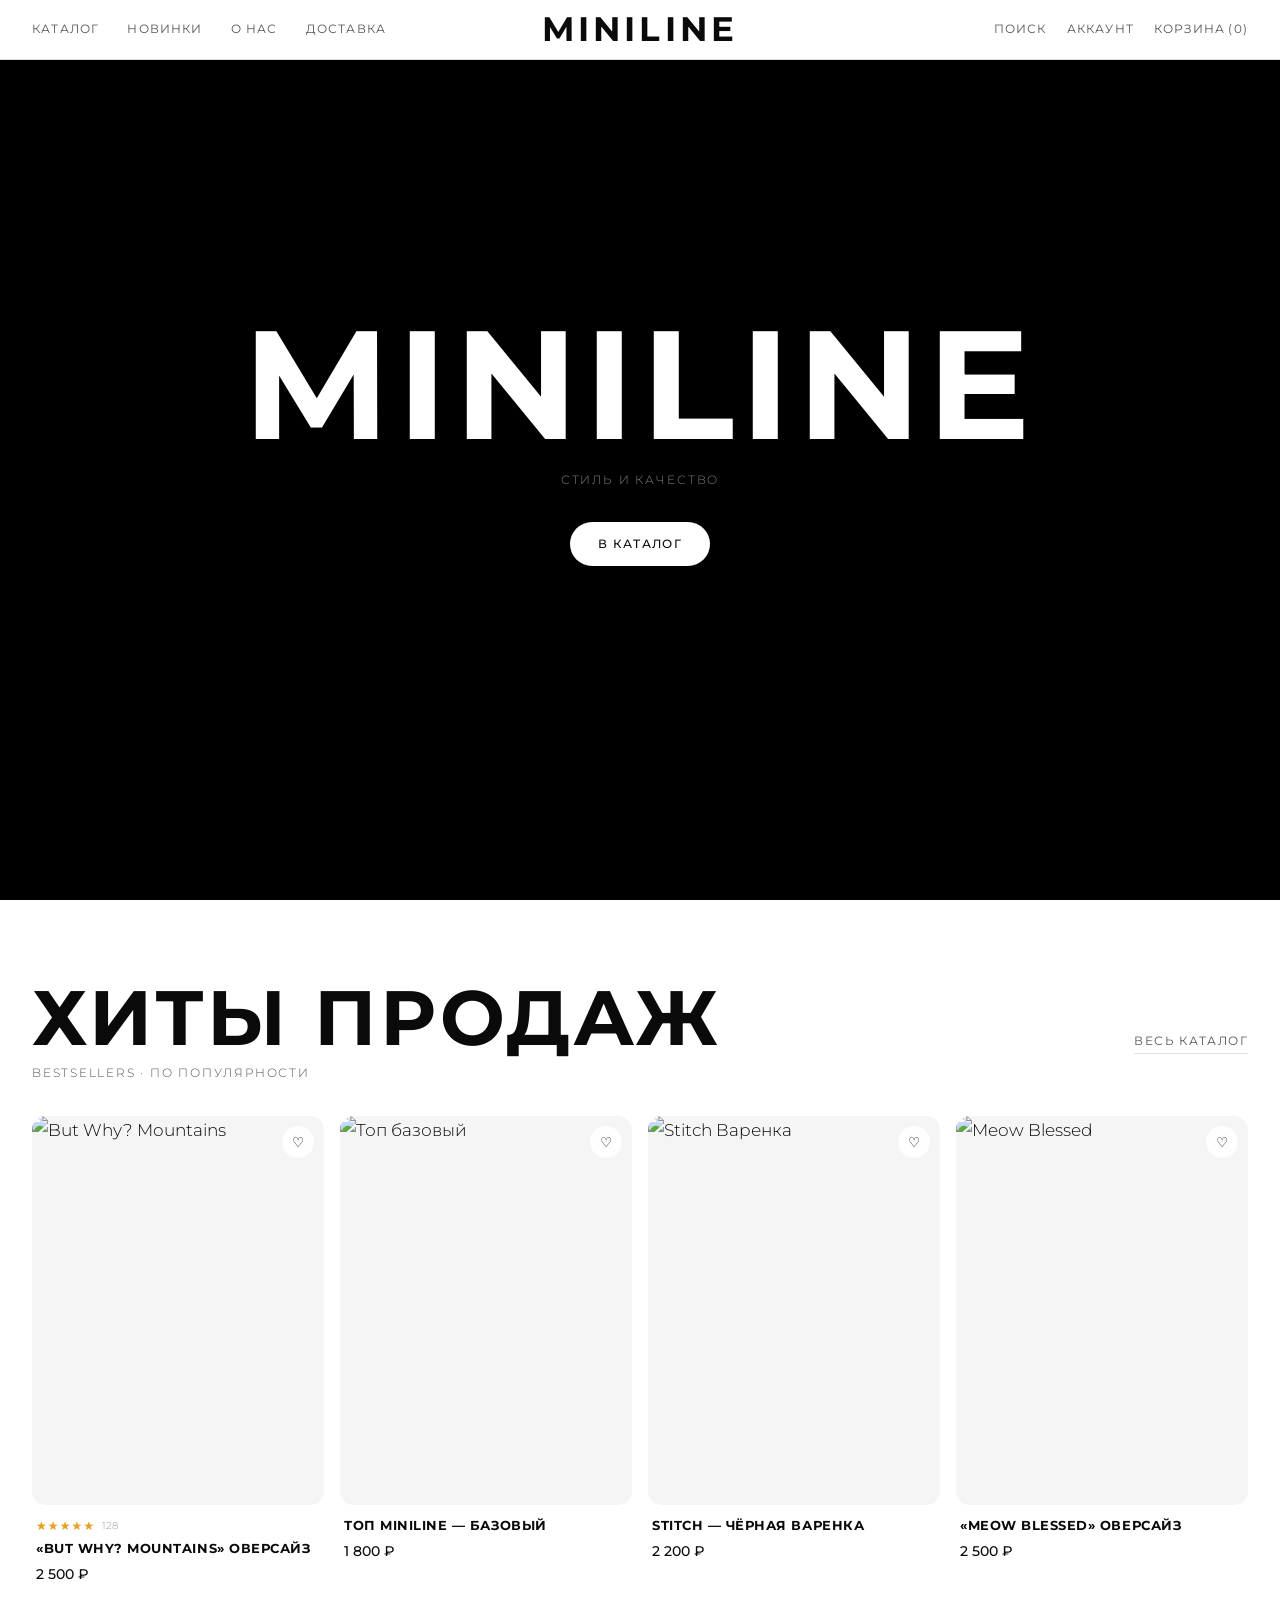
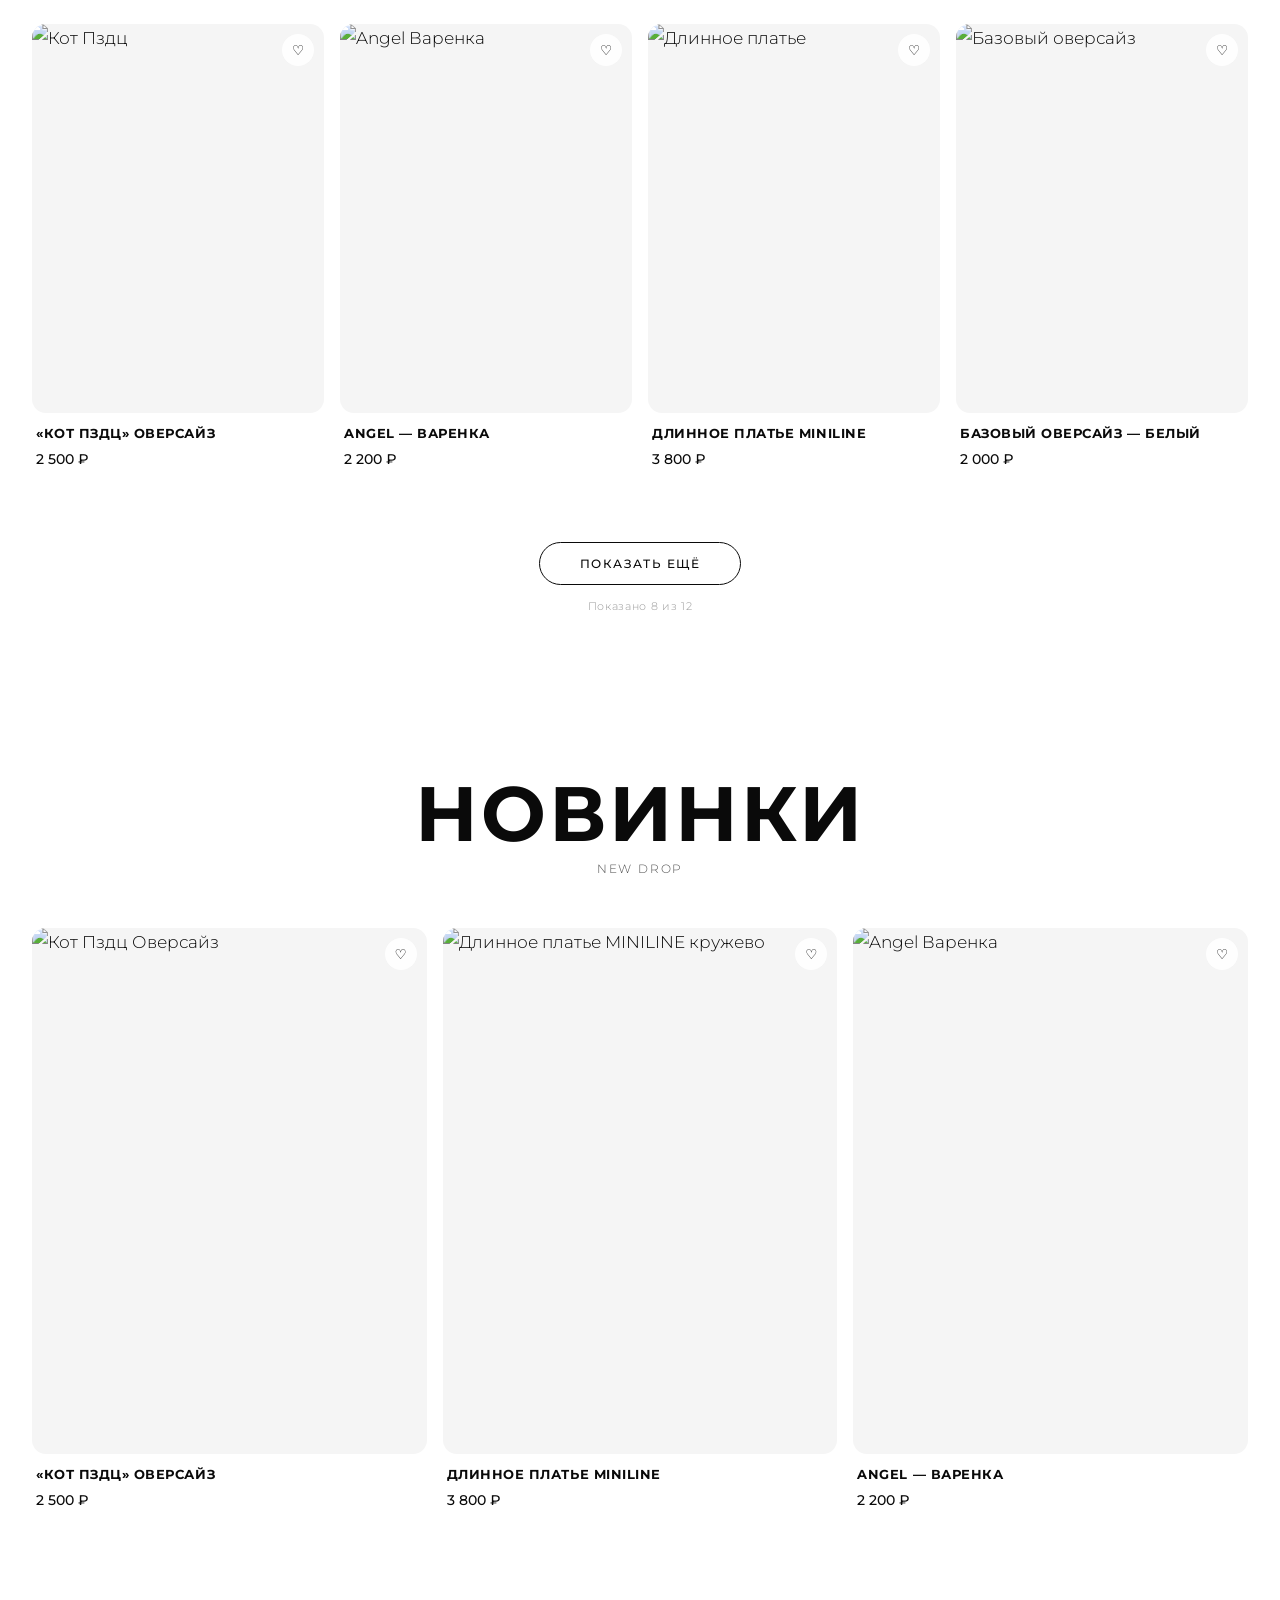
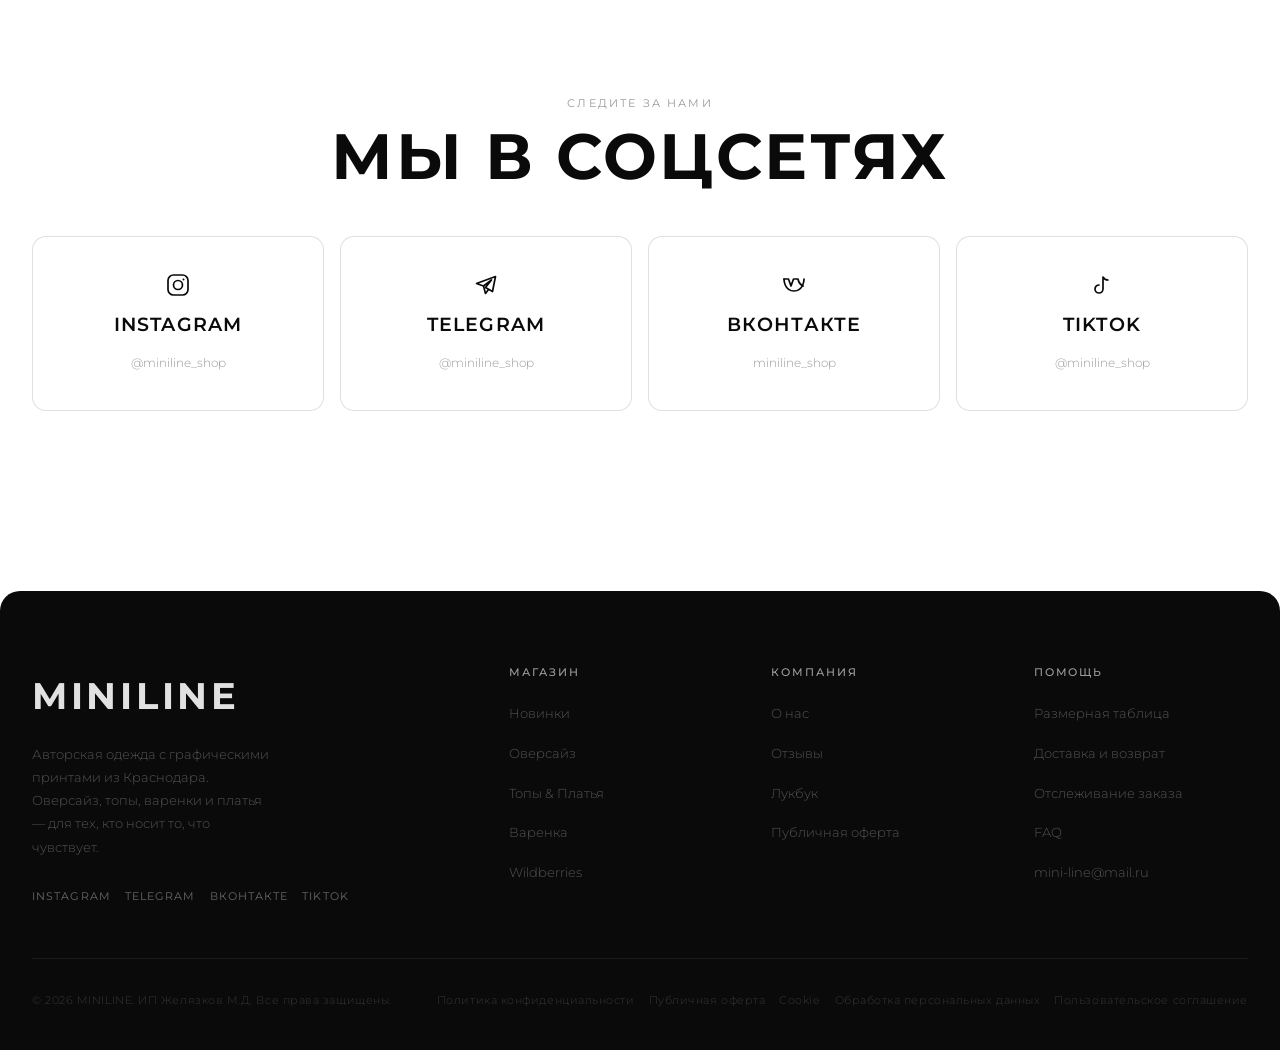
==== commit 564bd92d: "Add files via upload" ====
--- a/index.html
+++ b/index.html
@@ -6,7 +6,7 @@
   <title>MINILINE — Стиль и качество</title>
   <link rel="preconnect" href="https://fonts.googleapis.com">
   <link rel="preconnect" href="https://fonts.gstatic.com" crossorigin>
-  <link href="https://fonts.googleapis.com/css2?family=Montserrat:wght@300;400;500;600;700&family=Oswald:wght@400;600;700&display=swap" rel="stylesheet">
+  <link href="https://fonts.googleapis.com/css2?family=Montserrat:ital,wght@0,300;0,400;0,500;0,600;0,700;0,800;0,900;1,400&display=swap" rel="stylesheet">
   <link rel="stylesheet" href="styles.css">
 </head>
 <body>
@@ -52,11 +52,36 @@
   <nav class="mobile-nav" id="mobileNav">
     <button class="mobile-nav__close" id="navClose">Закрыть</button>
     <div class="mobile-nav__links">
-      <a href="catalog.html">Каталог</a>
-      <a href="shop.html">Новинки</a>
-      <a href="delivery.html">О нас</a>
-      <a href="delivery.html">Размеры</a>
-      <a href="delivery.html">Доставка</a>
+      <div class="mobile-nav__item mobile-nav__item--dropdown">
+        <button type="button" class="mobile-nav__toggle" id="mobileClothesToggle" aria-expanded="false">
+          Одежда
+        </button>
+        <div class="mobile-nav__submenu" id="mobileClothesMenu" hidden>
+          <a href="shop.html">Новинки</a>
+          <a href="shop.html">Популярное</a>
+          <a href="shop.html">Одежда с вышивкой (унисекс)</a>
+          <a href="shop.html" class="mobile-nav__sub-link">Все</a>
+          <a href="shop.html" class="mobile-nav__sub-link">Футболки Классические легкие</a>
+          <a href="shop.html" class="mobile-nav__sub-link">Футболки Оверсайз Плотные</a>
+          <a href="shop.html" class="mobile-nav__sub-link">Футболки Оверсайз Вареные</a>
+          <a href="shop.html" class="mobile-nav__sub-link">Худи и свитшоты</a>
+          <a href="shop.html" class="mobile-nav__sub-link">Парная одежда</a>
+          <a href="shop.html">Женская одежда</a>
+          <a href="shop.html" class="mobile-nav__sub-link">Платья</a>
+          <a href="shop.html" class="mobile-nav__sub-link">Топы</a>
+          <a href="shop.html" class="mobile-nav__sub-link">Лонгсливы</a>
+          <a href="shop.html" class="mobile-nav__sub-link">Худи</a>
+          <a href="shop.html" class="mobile-nav__sub-link">Другое</a>
+          <a href="shop.html">Мужская одежда</a>
+          <a href="shop.html" class="mobile-nav__sub-link">Футболки и майки</a>
+          <a href="shop.html">Распродажа</a>
+        </div>
+      </div>
+      <a href="gift.html">Подарочные сертификаты</a>
+      <a href="returns.html">Обмен и возврат</a>
+      <a href="care.html">Уход за вещами</a>
+      <a href="about.html">О нас</a>
+      <a href="account.html">Личный кабинет</a>
     </div>
     <div class="mobile-nav__actions">
       <a href="#">Поиск</a>
--- a/styles.css
+++ b/styles.css
@@ -2,16 +2,17 @@
    Design Tokens
 ============================================================ */
 :root {
-  --bg:           #f5f0e8;
+  --bg:           #ffffff;
   --bg-card:      #ffffff;
-  --text-primary:   #1a1208;
-  --text-secondary: #7a6a58;
-  --text-muted:     #a89880;
-  --border:         rgba(26,18,8,0.1);
-  --accent:         #1e1005;
-  --accent-hover:   #2f1d0a;
-
-  --font-display: 'Oswald', 'Impact', sans-serif;
+  --bg-secondary: #f5f5f5;
+  --text-primary:   #0a0a0a;
+  --text-secondary: #555555;
+  --text-muted:     #999999;
+  --border:         rgba(0,0,0,0.12);
+  --accent:         #0a0a0a;
+  --accent-hover:   #333333;
+
+  --font-display: 'Montserrat', system-ui, sans-serif;
   --font-body:    'Montserrat', system-ui, sans-serif;
 
   --radius-card: 14px;
@@ -45,6 +46,10 @@
   -webkit-font-smoothing: antialiased;
   overflow-x: hidden;
   width: 100%;
+}
+
+button, input, select, textarea {
+  font-family: 'Montserrat', system-ui, sans-serif;
 }
 
 img { display: block; max-width: 100%; }
@@ -440,7 +445,7 @@
   position: relative;
   overflow: hidden;
   border-radius: var(--radius-card);
-  background: #ede8e0;
+  background: #f5f5f5;
   aspect-ratio: 3 / 4;
 }
 
@@ -483,8 +488,8 @@
   padding: 12px 4px 16px;
   display: flex;
   flex-direction: column;
-  align-items: center;
-  text-align: center;
+  align-items: flex-start;
+  text-align: left;
   background: transparent;
 }
 
@@ -499,7 +504,7 @@
   font-size: 0.75rem;
   line-height: 1;
   color: #ddd;
-  font-family: 'Times New Roman', serif;
+  font-family: 'Montserrat', system-ui, sans-serif;
   letter-spacing: 0.1em;
 }
 .star-rating::before {
@@ -772,23 +777,21 @@
   letter-spacing: 0.04em;
   text-transform: uppercase;
   color: var(--text-primary);
-  margin-bottom: 3px;
+  margin-bottom: 4px;
   line-height: 1.35;
 }
 .product-card__sub {
-  font-size: 0.65rem;
-  color: var(--text-secondary);
-  margin-bottom: 6px;
+  display: none;
 }
 .product-card__price {
   font-size: 0.82rem;
-  font-weight: 400;
-  color: var(--text-secondary);
-  margin-bottom: 12px;
+  font-weight: 500;
+  color: var(--text-primary);
+  margin-bottom: 6px;
 }
 
 .product-card__buy {
-  display: inline-block;
+  display: none;
   width: auto;
   padding: 9px 22px;
   font-family: var(--font-body);
@@ -1141,20 +1144,59 @@
 }
 .mobile-nav__close:hover { color: var(--text-primary); }
 .mobile-nav__links { display: flex; flex-direction: column; gap: 2px; margin-bottom: 40px; }
-.mobile-nav__links a {
-  font-family: var(--font-display);
-  font-size: clamp(2.4rem, 10vw, 3.8rem);
+.mobile-nav__links a,
+.mobile-nav__toggle {
+  font-family: var(--font-display);
+  font-size: 24px;
   font-weight: 700;
   text-transform: uppercase;
   color: var(--text-primary);
   line-height: 1.2;
   padding: 4px 0;
+  width: 100%;
+  text-align: left;
+  background: none;
+  border: none;
+  cursor: pointer;
   border-bottom: 1px solid transparent;
   transition: color var(--ease-fast), border-color var(--ease-fast);
 }
-.mobile-nav__links a:hover {
+.mobile-nav__links a:hover,
+.mobile-nav__toggle:hover {
   color: var(--text-secondary);
   border-color: var(--border);
+}
+.mobile-nav__submenu {
+  display: flex;
+  flex-direction: column;
+  gap: 4px;
+  margin: 4px 0 12px;
+}
+.mobile-nav__submenu[hidden] {
+  display: none !important;
+}
+.mobile-nav__submenu a {
+  font-size: 0.95rem;
+  font-family: var(--font-body);
+  font-weight: 500;
+  letter-spacing: 0.02em;
+  text-transform: none;
+  color: var(--text-secondary);
+  line-height: 1.4;
+  padding: 2px 0;
+}
+.mobile-nav__submenu a:hover {
+  color: var(--text-primary);
+  border-color: transparent;
+}
+.mobile-nav__sub-link {
+  padding-left: 14px !important;
+}
+.mobile-nav__submenu--text p {
+  font-size: 0.72rem;
+  line-height: 1.5;
+  color: var(--text-secondary);
+  margin: 4px 0;
 }
 .mobile-nav__actions { display: flex; gap: 20px; margin-top: auto; }
 .mobile-nav__actions a {
@@ -2290,6 +2332,10 @@
 }
 .product-size:hover:not(:disabled) { border-color: var(--text-primary); color: var(--text-primary); }
 .product-size--active { border-color: var(--accent); background: var(--accent); color: #fff; }
+.product-size--active {
+  box-shadow: inset 0 0 0 1px rgba(255,255,255,0.28);
+  font-weight: 600;
+}
 .product-size--out { opacity: 0.35; cursor: not-allowed; text-decoration: line-through; }
 .product-size-guide {
   font-size: 0.64rem;
